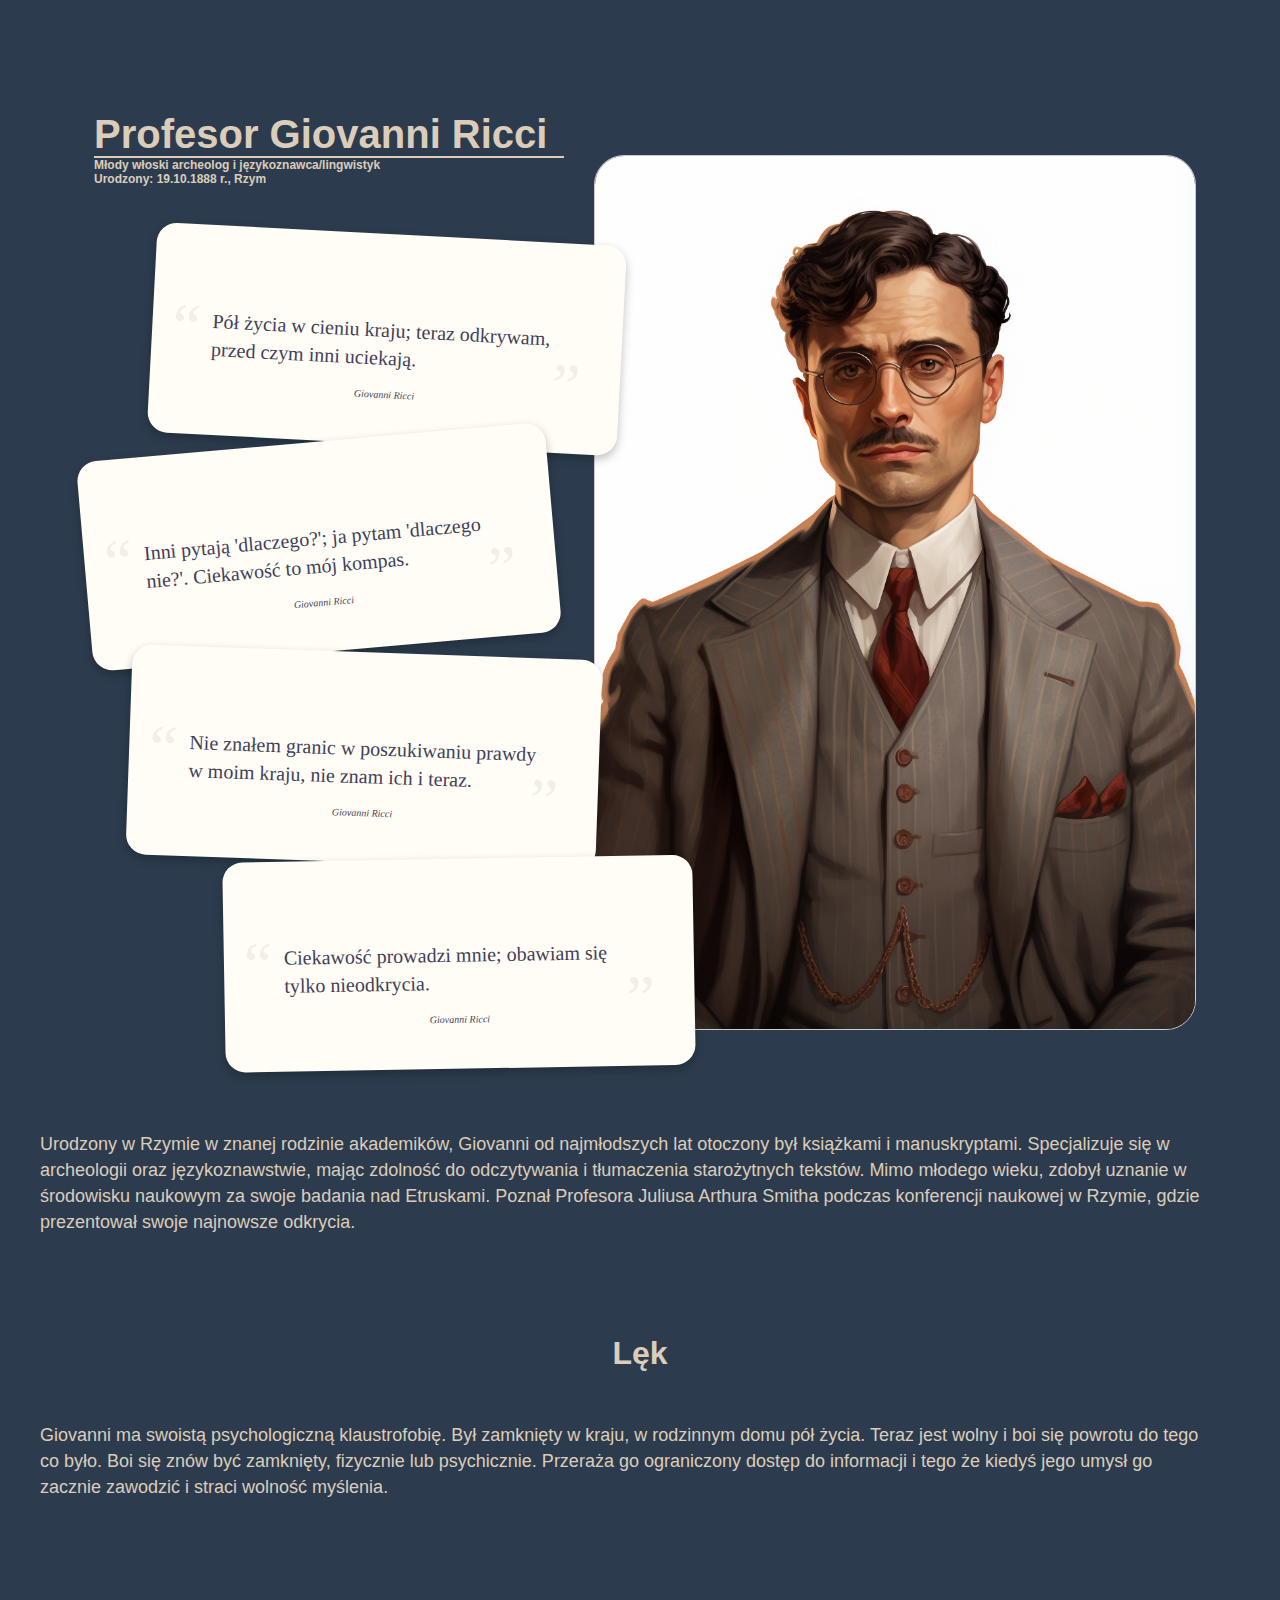
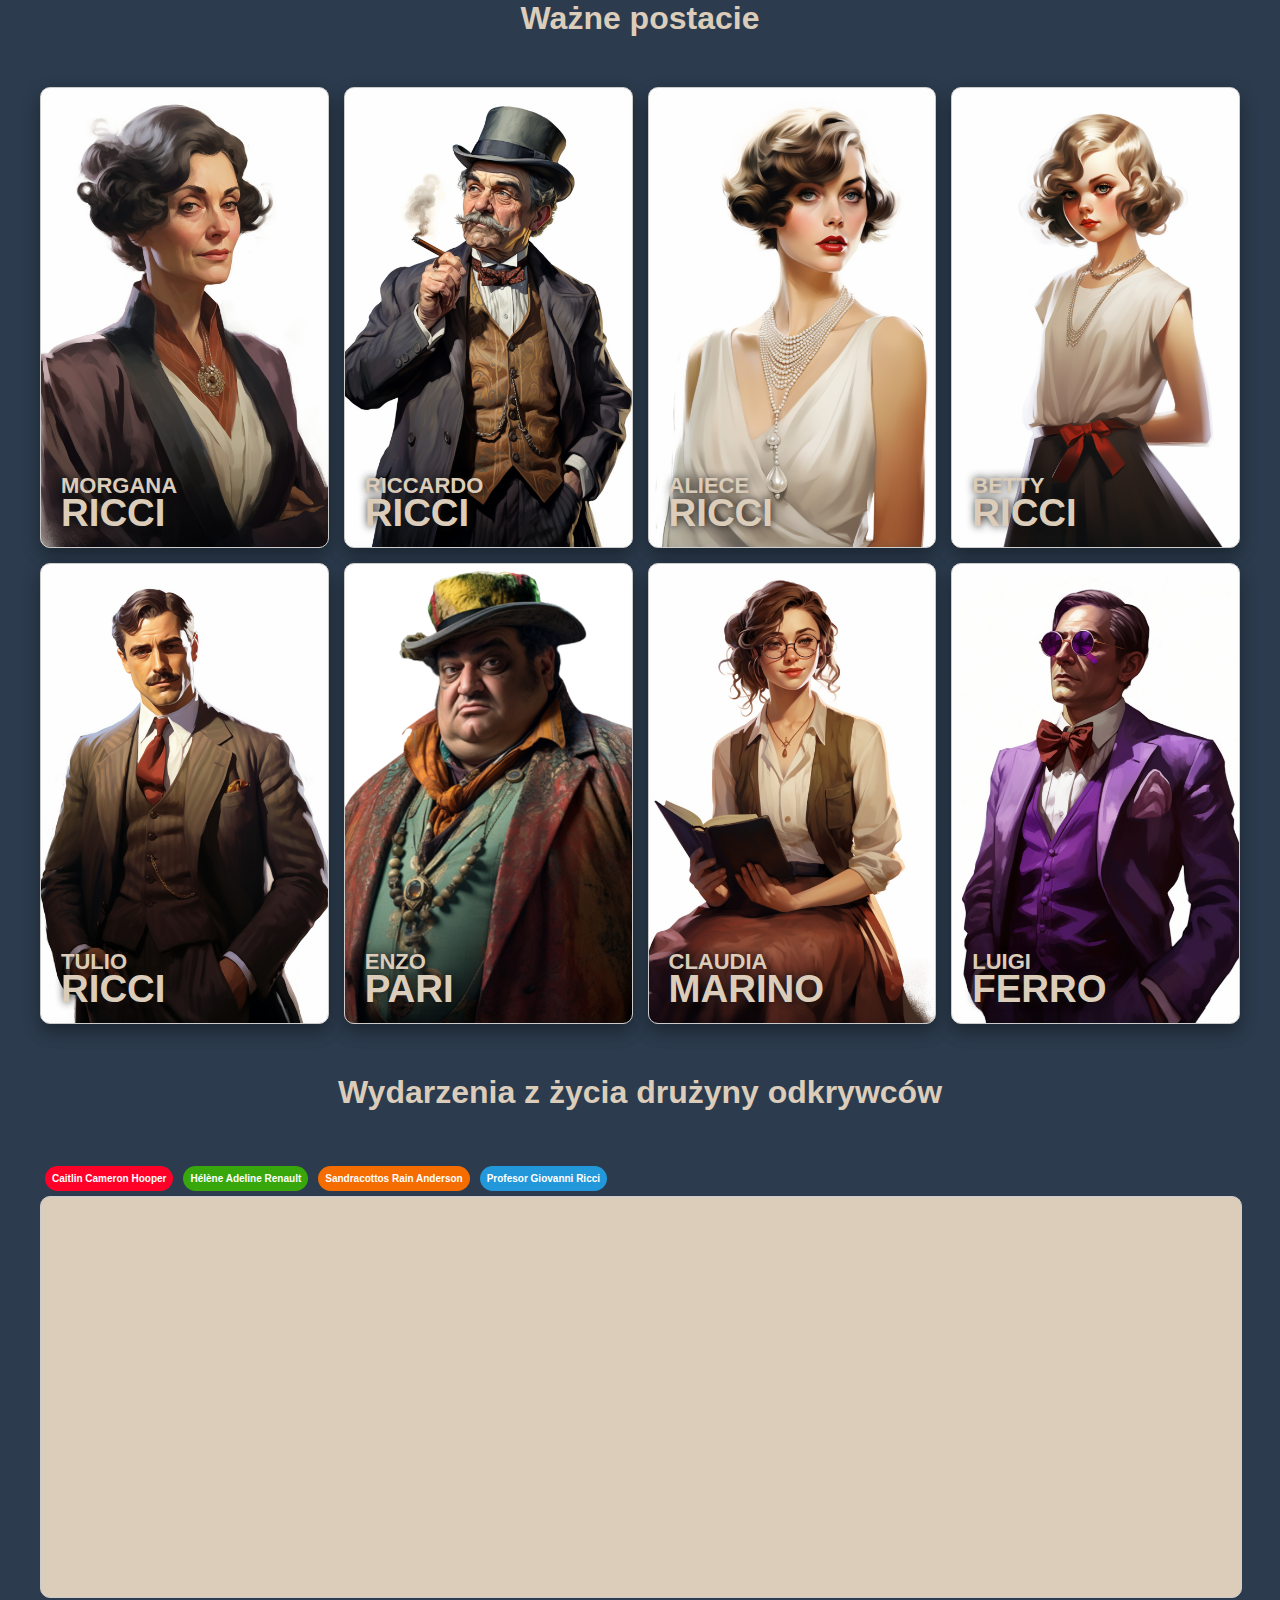
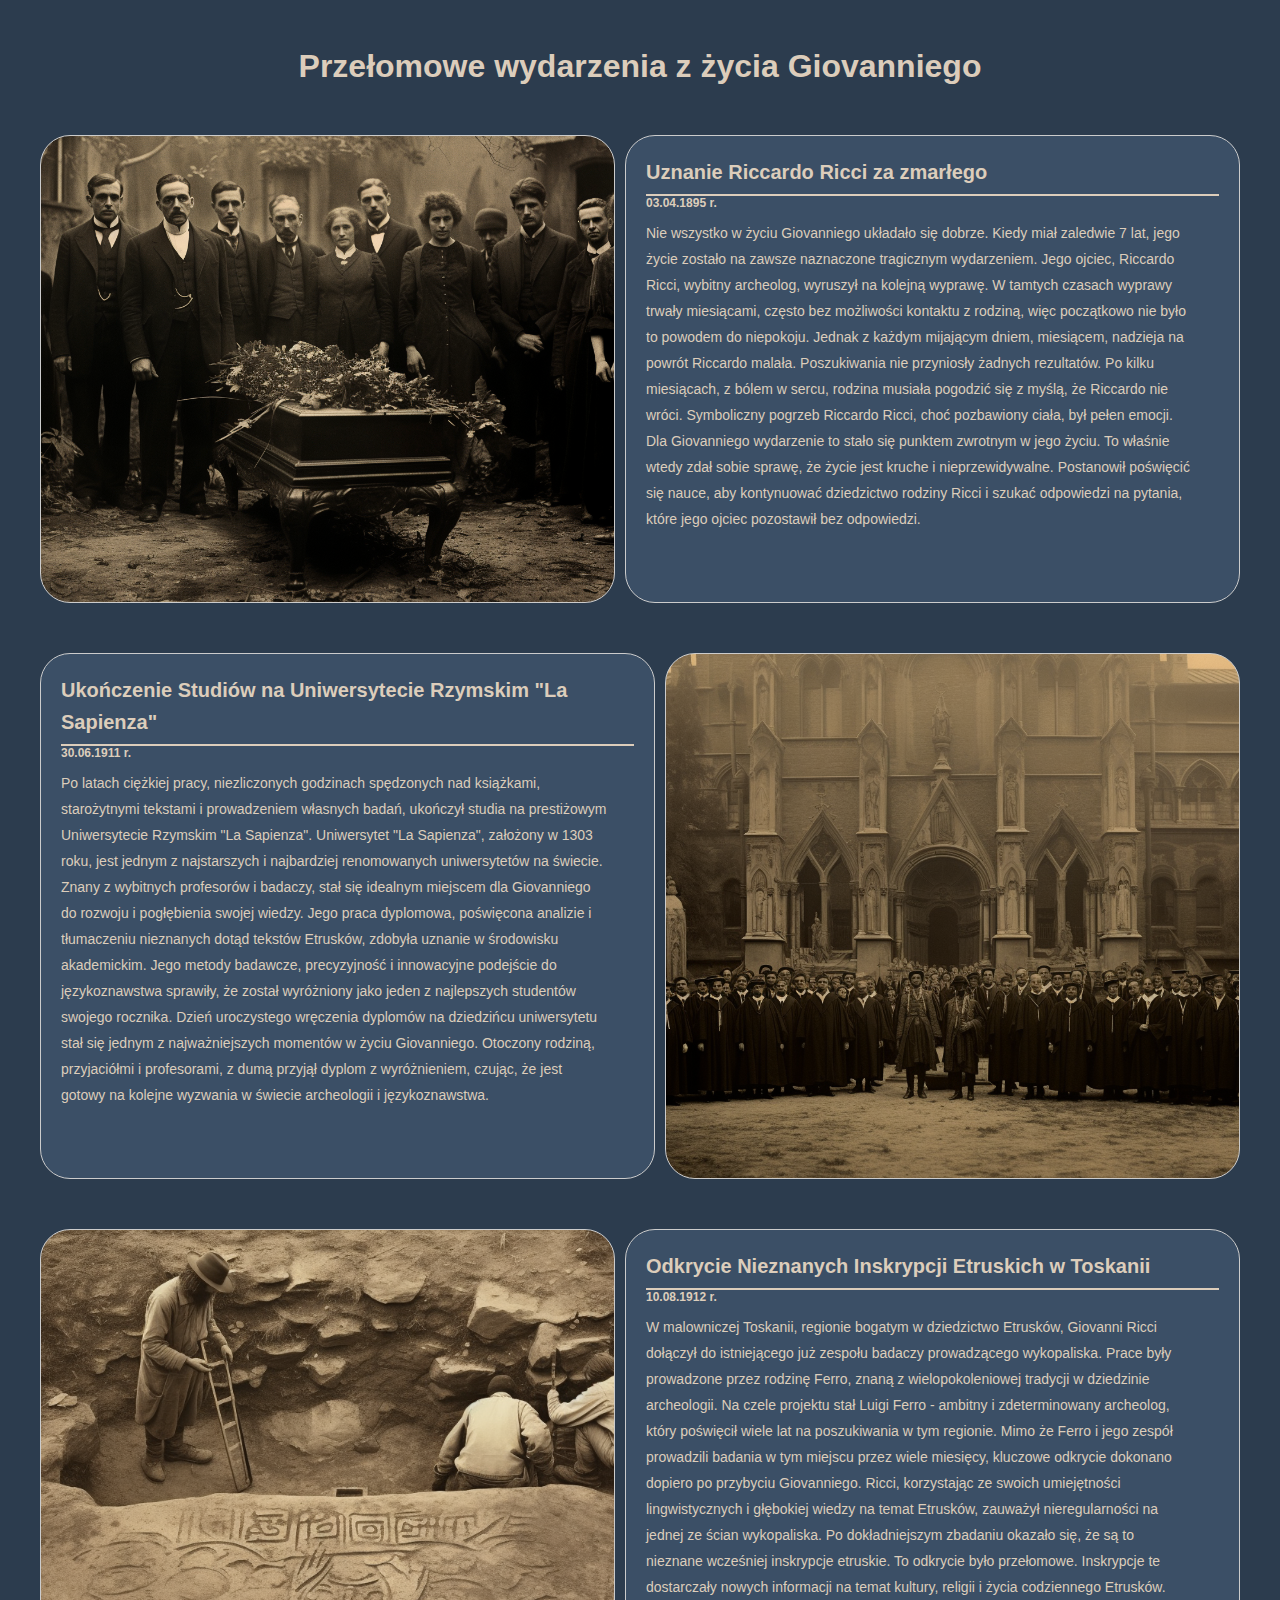
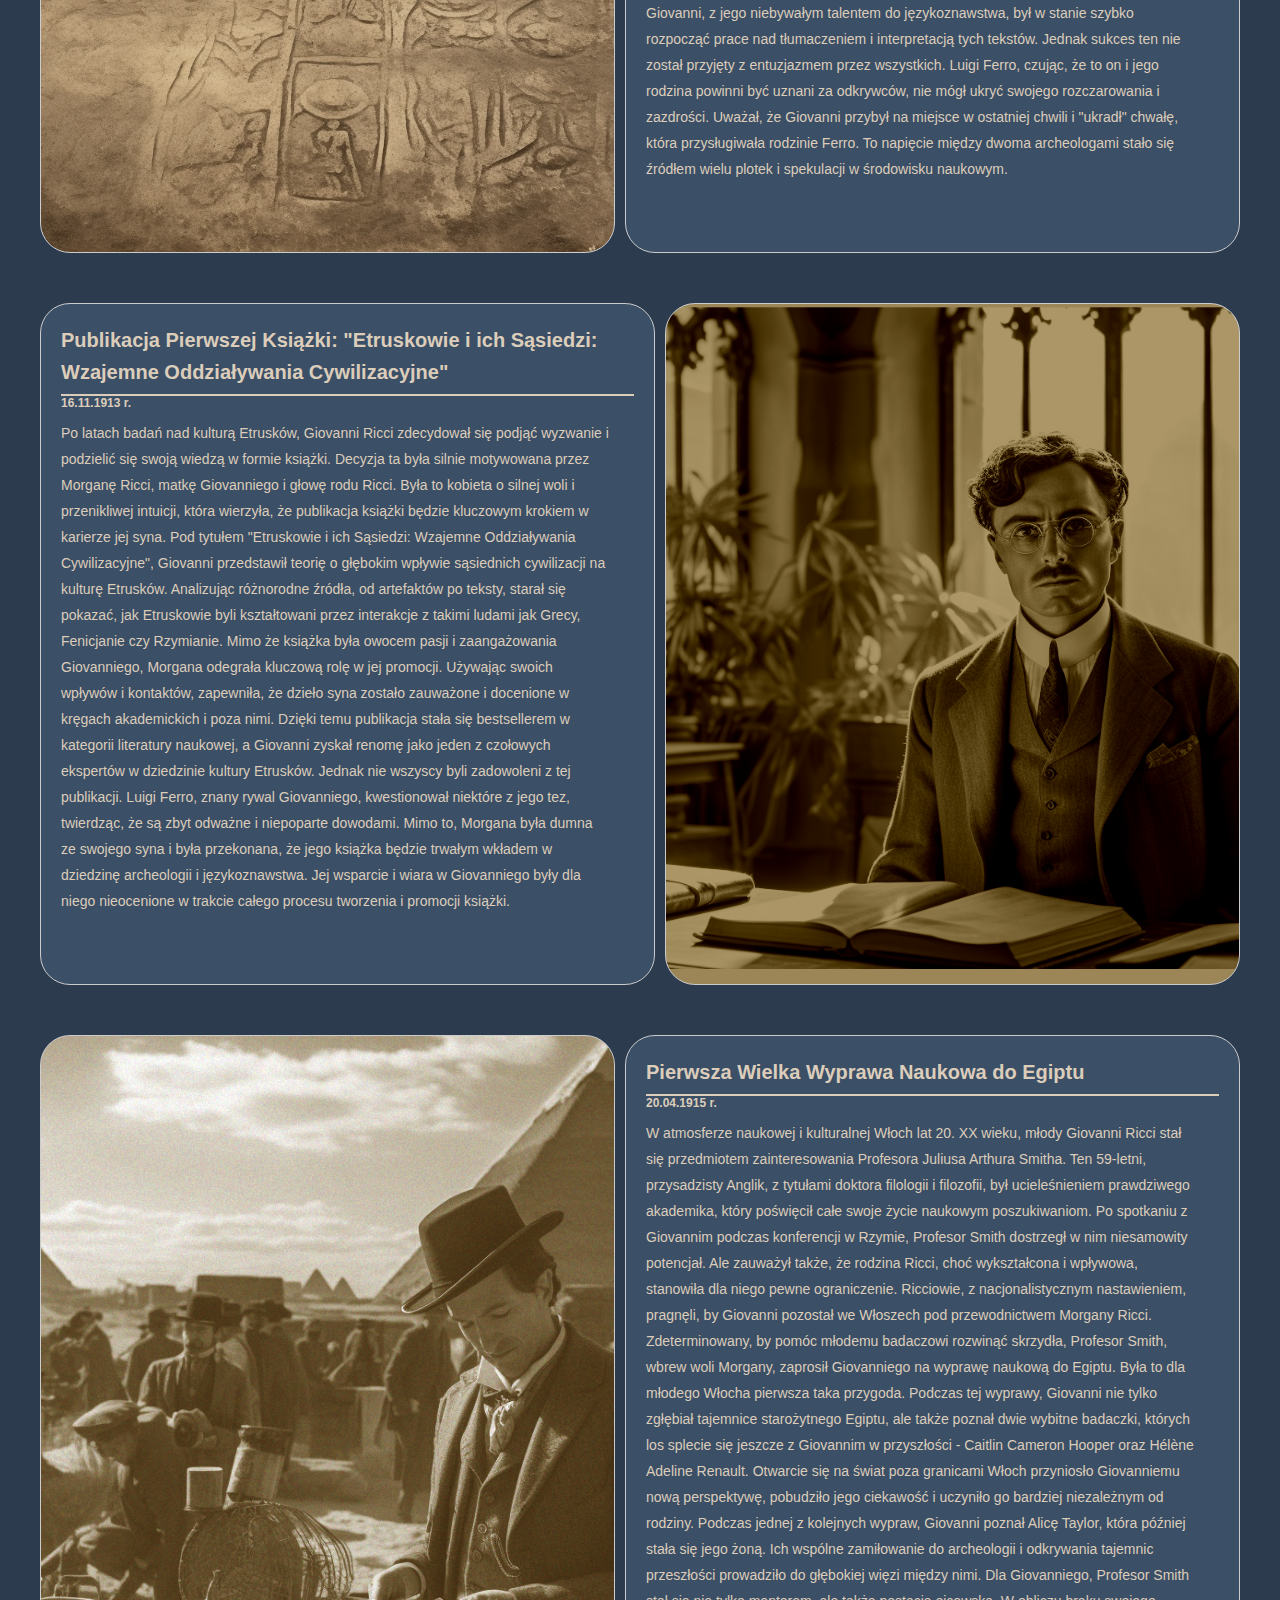
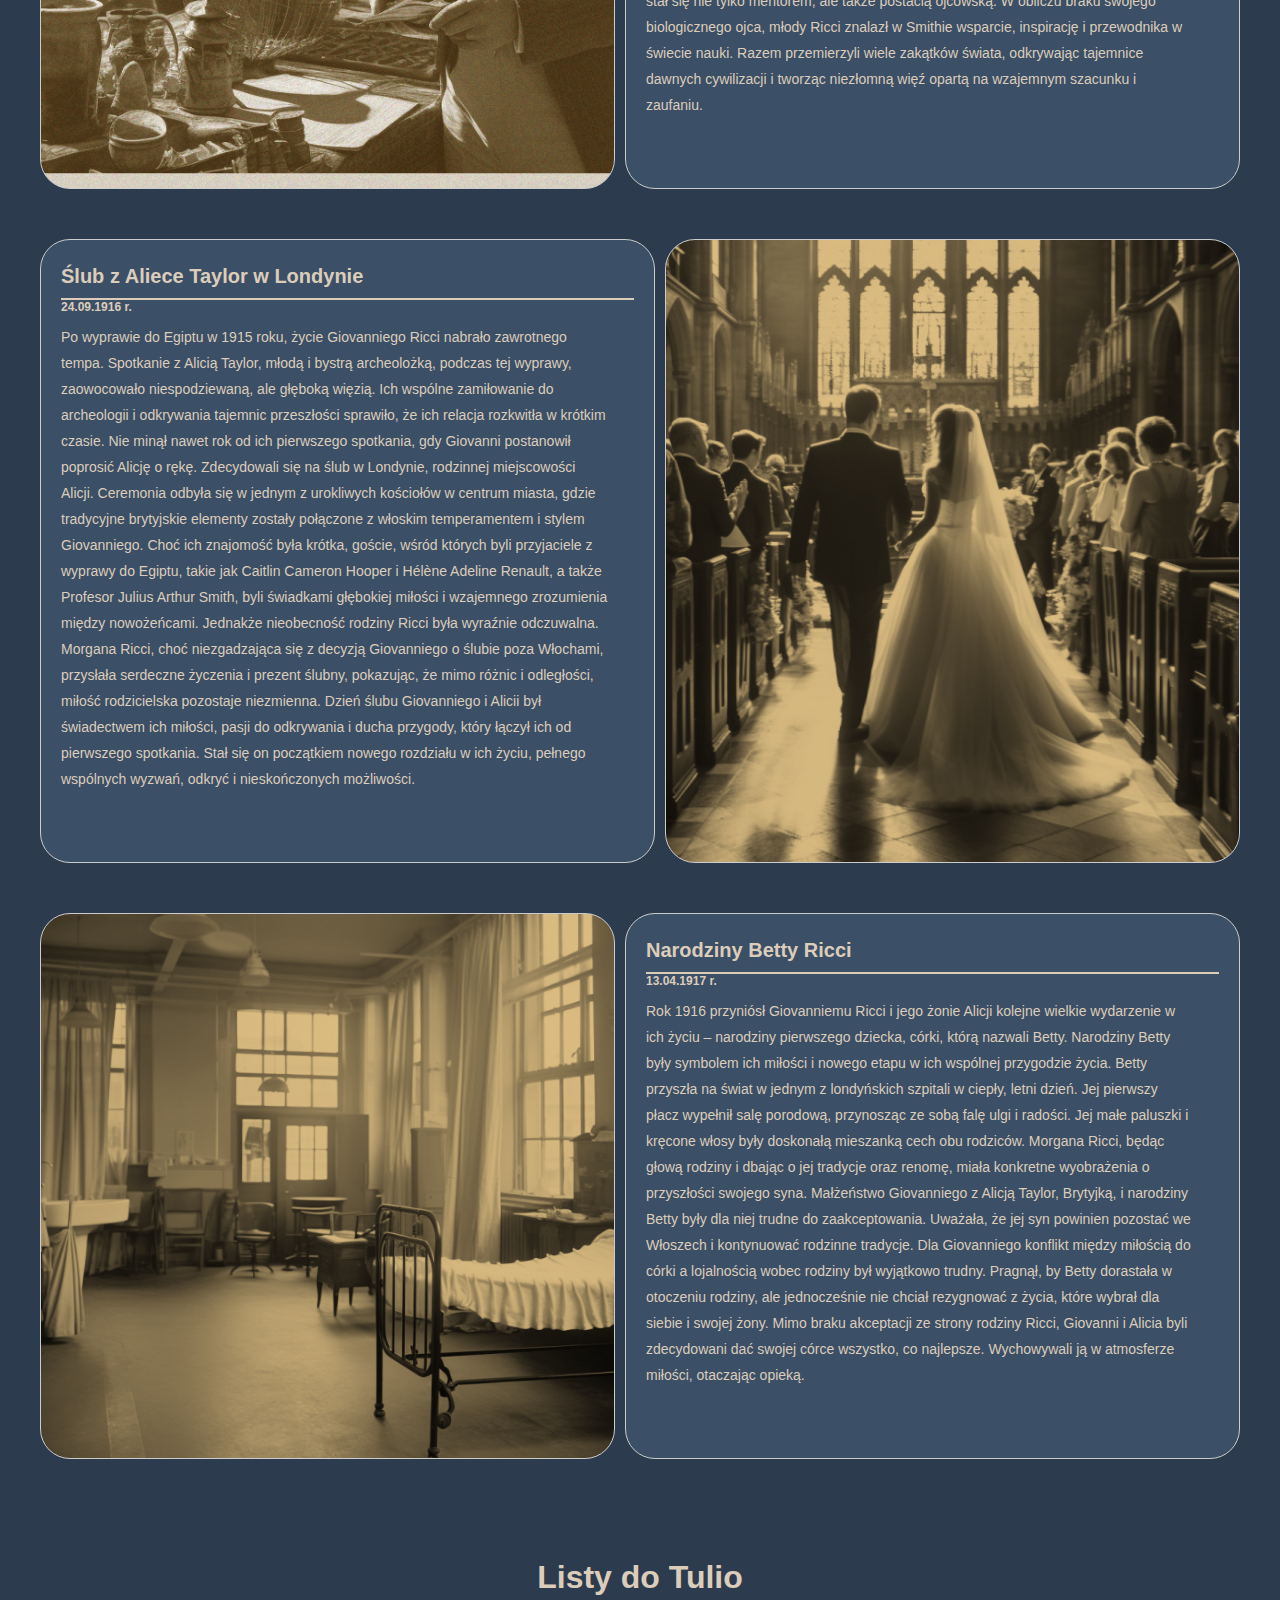
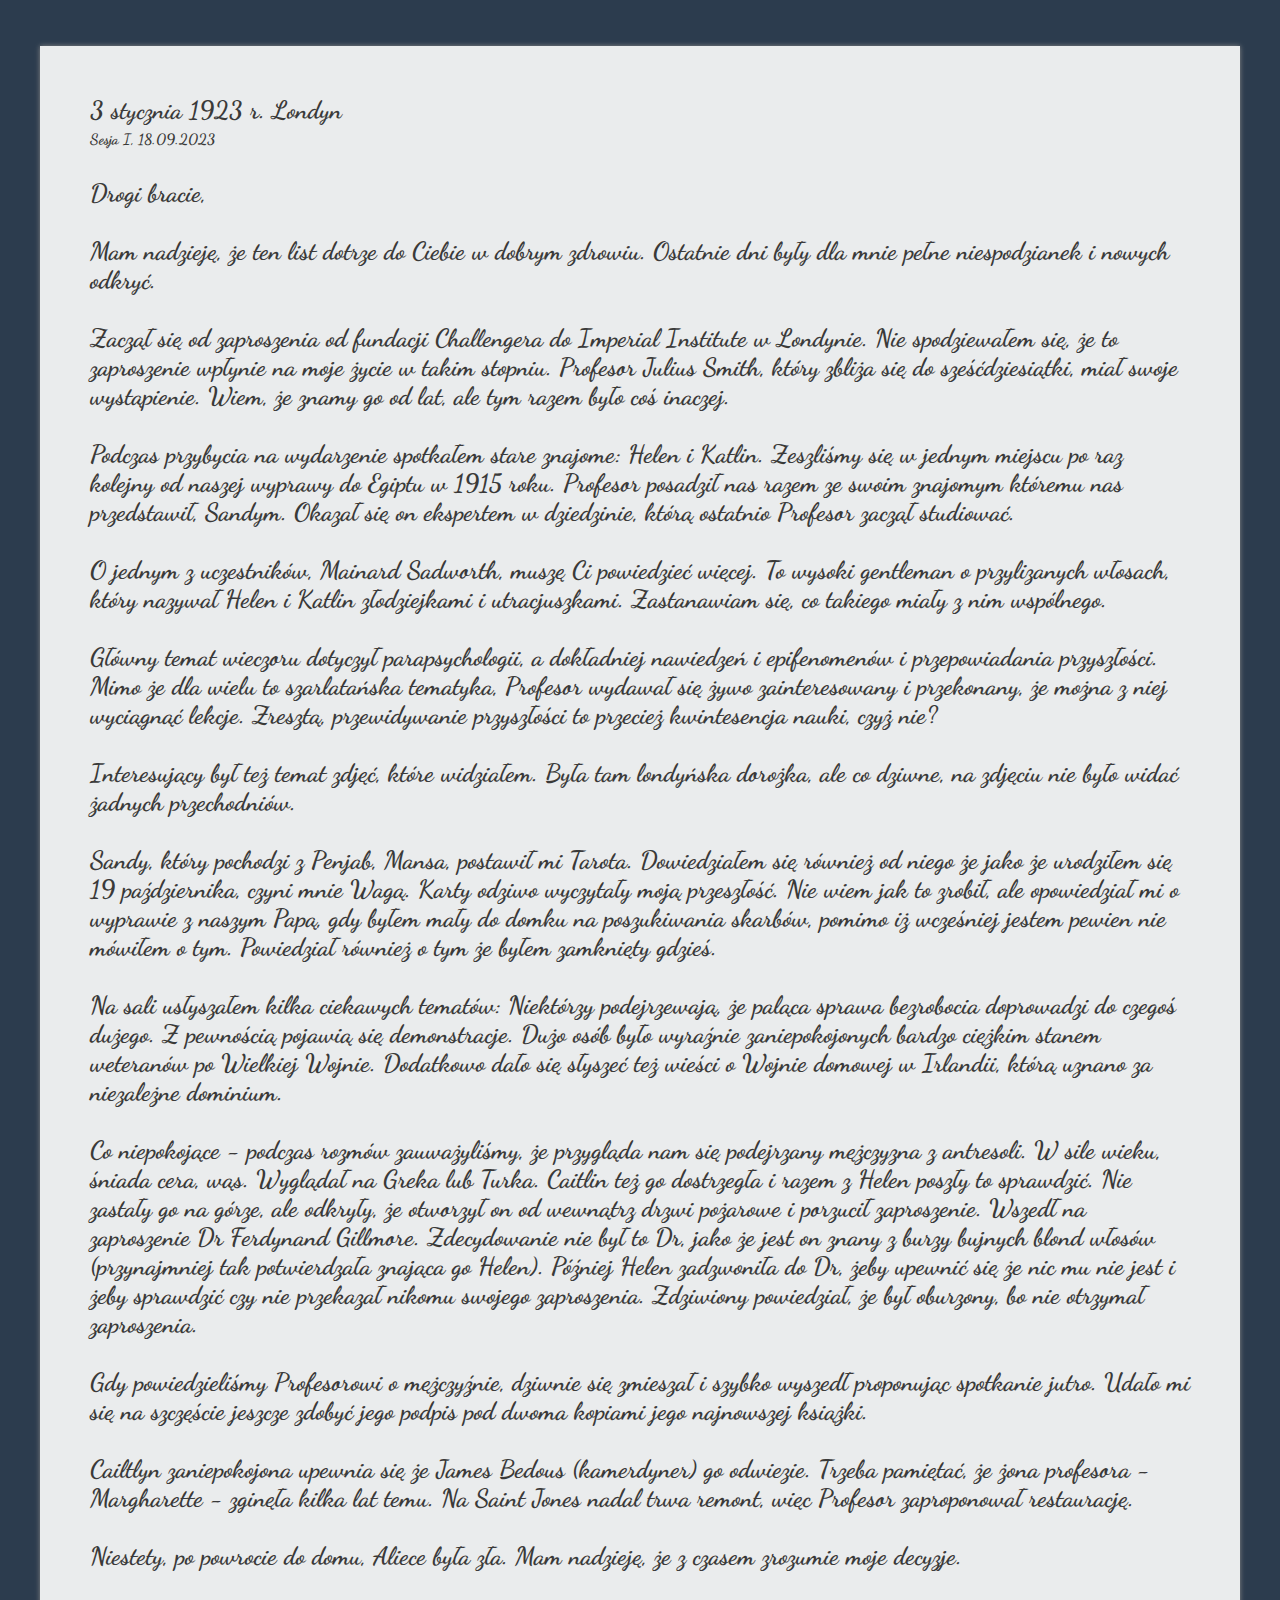
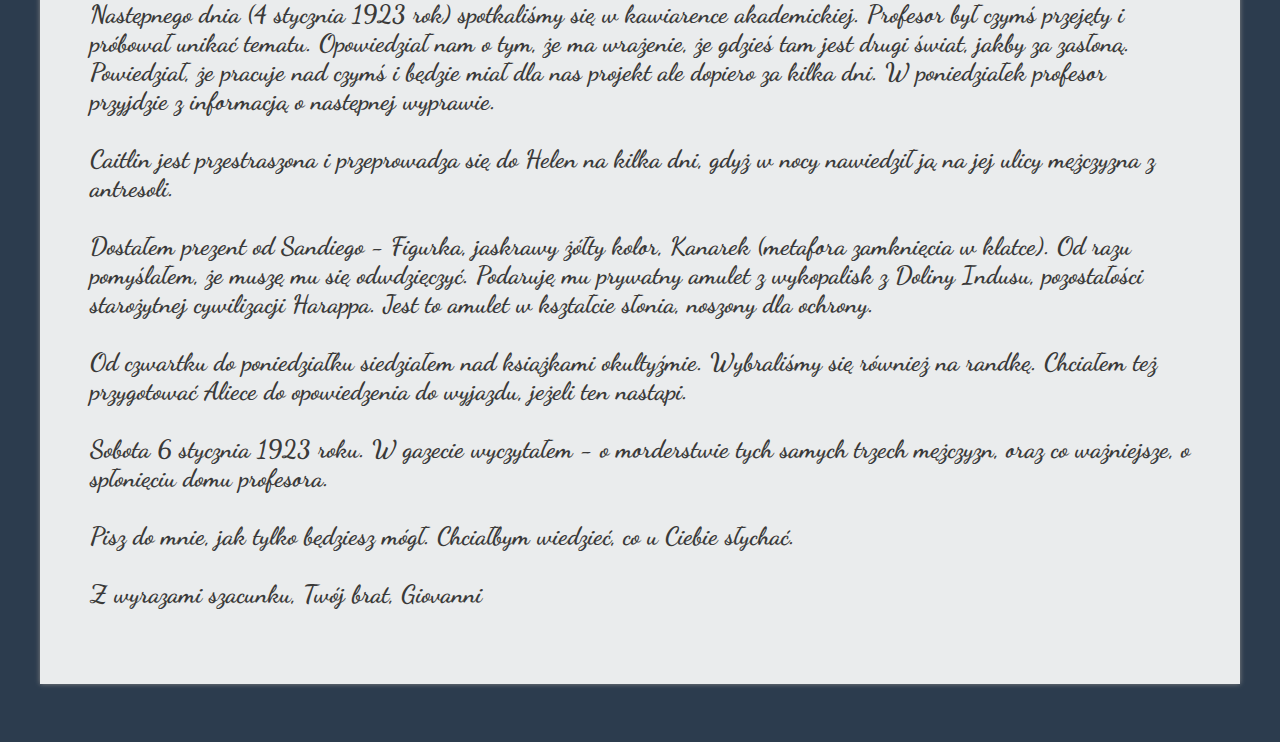
==== index.html @ 79ff569d "Sesja 1" ====
<!DOCTYPE html>
<html lang="en">

<head>
  <meta charset="UTF-8">
  <title>Orient Express - Giovanni (Michał)</title>
  <link href='https://fonts.googleapis.com/css?family=Dancing+Script' rel='stylesheet' type='text/css'>
  <link rel="stylesheet" href="assets/styles/style.css">
  <link rel="stylesheet" href="assets/styles/main.css">
  <link rel="stylesheet" href="assets/styles/npcs.css">
  <link rel="stylesheet" href="assets/styles/timeline.css">
  <link rel="stylesheet" href="assets/styles/events.css">
  <link rel="stylesheet" href="assets/styles/letter.css">

</head>

<body>
  <!DOCTYPE html>
  <html lang="en">

  <head>
    <meta charset="UTF-8">
    <meta name="viewport" content="width=device-width, initial-scale=1.0">
    <title>Zoom Cards</title>

  </head>

  <body>

    <div class="section main">
      <div class="imageContainer">
        <img class="mainImg" src="assets/Giovanni Ricci.png">
      </div>
      <div class="textContainer">
        <p class="header">
          Profesor Giovanni Ricci
        </p>
        <p class="subheader">
          Młody włoski archeolog i językoznawca/lingwistyk<br>
          Urodzony: 19.10.1888 r., Rzym</p>

        <div class="blockquote-container" style="transform: rotateZ(3deg) translateX(58px);">
          <blockquote>Pół życia w cieniu kraju; teraz odkrywam, przed czym inni uciekają.</blockquote>
          <cite>Giovanni Ricci</cite>
        </div>

        <div class="blockquote-container" style="transform: rotateZ(-5deg) translateX(-10px);">
          <blockquote>Inni pytają 'dlaczego?'; ja pytam 'dlaczego nie?'. Ciekawość to mój kompas.</blockquote>
          <cite>Giovanni Ricci</cite>
        </div>

        <div class="blockquote-container" style="transform: rotateZ(2deg) translateX(35px);">
          <blockquote>Nie znałem granic w poszukiwaniu prawdy w moim kraju, nie znam ich i teraz.</blockquote>
          <cite>Giovanni Ricci</cite>
        </div>

        <div class="blockquote-container" style="transform: rotateZ(-1deg) translateX(130px);">
          <blockquote>Ciekawość prowadzi mnie; obawiam się tylko nieodkrycia.</blockquote>
          <cite>Giovanni Ricci</cite>
        </div>
      </div>
    </div>
    <div class="section">
      <p class="description">
        Urodzony w Rzymie w znanej rodzinie akademików, Giovanni od najmłodszych lat otoczony był książkami i
        manuskryptami. Specjalizuje się w archeologii oraz językoznawstwie, mając zdolność do odczytywania i
        tłumaczenia starożytnych tekstów. Mimo młodego wieku, zdobył uznanie w środowisku naukowym za swoje badania
        nad Etruskami. Poznał Profesora Juliusa Arthura Smitha podczas konferencji naukowej w Rzymie, gdzie
        prezentował swoje najnowsze odkrycia.</p>
    </div>
    <h1>Lęk</h1>
    <div class="section">
      <p class="description">Giovanni ma swoistą psychologiczną klaustrofobię. Był zamknięty w kraju, w rodzinnym domu
        pół życia. Teraz jest
        wolny i boi się powrotu do tego co było. Boi się znów być zamknięty, fizycznie lub psychicznie. Przeraża go
        ograniczony dostęp do informacji i tego że kiedyś jego umysł go
        zacznie zawodzić i straci wolność myślenia.</p>
    </div>
    <h1>Ważne postacie</h1>
    <div class="section npcs">
      <div class="cards-row">
        <div class="card" data-card="assets/npc/Morgana Ricci2.png">
          <h2><small>Morgana</small><br />Ricci</h2>
          <dialog class='my-modal'>
            <div class='modal-body'>
              <img src='assets/npc/Morgana Ricci2.png' />
              <div class="npc-details">
                <p class="header">Morgana Ricci - matka Giovanniego, głowa rodziny</p>
                <p class="subheader"> ur: 14.07.1855 r.</p>
                <p class="title">Ucieczka z kraju<br></p>
                <p class="description">

                  Pod obłędnie srebrzystym blaskiem księżyca, Giovanni, prowadzony przez nieodgadnione pragnienia
                  wiedzy, wyruszył w podróż do Egiptu razem z tajemniczym profesorem Smithem. W sercu Wiecznego Miasta,
                  matka Giovanniego odczuwała niepokojący niepokój, który przemykał się przez jej myśli jak mroczny
                  cień. Choć milczał, wiedziała, że jej syn przekroczył granice ich rodziny, oddzielając się od tradycji
                  ich przodków. W każdej chwili ciszy, w każdym szeptach wiatru, czuła jego nieobecność.
                </p>
                <p class="title">Odrzucenie posady wykładowcy<br></p>
                <p class="description">
                  Gdy zaproszenie do przyjęcia posady na uniwersytecie w Rzymie dotarło do Giovanniego, poczuł on
                  dziwaczne niepokojenie. Wiedza, że jest to szansa na kontynuowanie rodzinnej tradycji, stała w
                  opozycji do jego pragnienia odkrywania nieznanych zakątków świata. Matka, patrząc na jego
                  niezdecydowanie, czuła, jakby mroczne siły działały na jej syna, oddzielając go od jej i ich rodowego
                  dziedzictwa.
                </p>
                <p class="title">Odcięcie od środków<br></p>
                <p class="description">
                  W środku nocy, kiedy wiatr szeleścił przez stare drzewa wokół rodzinnego domu Ricci, pani Ricci
                  podjęła decyzję, której nigdy by się nie spodziewała. Oddzielając Giovanniego od majątku rodzinnego,
                  miała nadzieję, że przyciągnie go z powrotem do domu i odciągnie od tych nieznanych, niebezpiecznych
                  pragnień. Giovanni, choć zdruzgotany, czuł, że musi znaleźć sposób, by pogodzić się z matką i
                  zrozumieć te mroczne, nieodgadnione siły, które wpłynęły na ich relację.
                </p>
              </div>
            </div>
          </dialog>
        </div>
        <div class="card" data-card="assets/npc/Riccardo Ricci.png">
          <h2><small>Riccardo</small><br />Ricci</h2>
          <dialog class='my-modal'>
            <div class='modal-body'>
              <img src='assets/npc/Riccardo Ricci.png' />
              <div class="npc-details">
                <p class="header">Riccardo Ricci - zaginiony ojciec Giovanniego</p>
                <p class="subheader"> ur: 13.09.1860 r.</p>
                <p class="title">Dzień na morzu<br></p>
                <p class="description">
                  Rok 1893. Giovanni, mający zaledwie 5 lat. Ojciec postanowił zabrać go na dzień na Morze
                  Tyrreńskie. Wypłynęli z małej wioski rybackiej, położonej niedaleko miasta Ostia, głównego portu
                  blisko Rzymu. Łódź, którą wynajęli, należała do starego przyjaciela rodziny, Lucjusza. Riccardo różnił
                  się od reszty rodzinny Ricci, był spokojniejszy, nie unosił się. Przelał całą swoją miłość na
                  Giovanniego. Gdy płynęli, Riccardo opowiadał synowi o odważnych żeglarzach z czasów starożytnego Rzymu
                  oraz o
                  legendarnych skarbach ukrytych na dnie morza. Nagle, w pobliżu, zaobserwowali wielki podniebny taniec
                  delfinów. Dla
                  Giovanniego był to niezapomniany widok, który stał się symbolem przygód i nieskończoności morza.
                </p>
                <p class="title">Tajemnica opuszczonej chatki<br></p>
                <p class="description">
                  Jesienią 1894 r., podczas jednego ze spacerów w okolicach Monte Cavo, Giovanni i Riccardo natknęli się
                  na opuszczoną chatkę. Drzwi były lekko uchylone, a wewnątrz unosił się zapach starych książek i
                  drewna. Na jednym ze stolików leżała mapa z oznaczeniami, a obok niej zapiski napisane przez pewnego
                  Quintusa Varusa. Mapa wskazywała na ukryte miejsce w górach. Chociaż skarbów nie znaleźli,
                  Riccardo opowiedział Giovanniemu historię o podróżnikach z XIX wieku i ich poszukiwaniach, która stała
                  się źródłem wielu ich wieczornych opowieści. Riccardo nigdy nie powiedział Giovanniemu, że sam
                  wszystko zaaranżował by pobudzić w synu chęć odkrywania świata i spędzić z nim czas.
                </p>
                <p class="title">Zabłąkane zwierzę<br></p>
                <p class="description">
                  Latem 1892 r., w pobliżu Via Appia, Giovanni znalazł rannego ptaka - młodego jastrzębia. Ptak miał
                  złamane skrzydło, a Giovanni, poruszony jego losem, postanowił pomóc. Z pomocą Riccardo oraz
                  miejscowego weterynarza o imieniu Fabiusz, nauczyli się, jak opiekować się rannym ptakiem. W ciągu
                  kilku tygodni, pod ich troskliwą opieką, jastrząb odzyskał zdrowie. Giovanni nazwał go Marcus na cześć
                  sławnego rzymskiego poety Antoniusza.
                </p>
              </div>
            </div>
          </dialog>
        </div>
        <div class="card" data-card="assets/npc/Aliece Ricci.png">
          <h2><small>Aliece</small><br />Ricci</h2>
          <dialog class='my-modal'>
            <div class='modal-body'>
              <img src='assets/npc/Aliece Ricci.png' />
              <div class="npc-details">
                <p class="header">Aliece Ricci - żona Giovanniego</p>
                <p class="subheader">ur: 29.06.1890 r.</p>
                <p class="title">Pierwsze spojrzenie<br></p>
                <p class="description small">
                  Był to gorący, słoneczny dzień w Dolinie Królów w Egipcie w 1915 roku. Grupa archeologów z różnych
                  części świata pracowała nieustannie, przeczesując piasek i odsłaniając nowe części wykopalisk. Wzrok
                  Giovanniego jego wzrok przypadkowo padł na młodą kobietę o krótkich włosach, siedzącą na piasku,
                  głęboko pochłoniętą w analizę starożytnego artefaktu. Była to młoda archeolożka z Anglii, która z
                  pasją oddawała się swojej pracy. Jej skupienie, delikatność ruchów i oczy pełne ciekawości zrobiły na
                  Giovannim ogromne wrażenie. Chciał podejść i się przywitać, ale była tak pochłonięta swoją pracą, że
                  nie chciał jej przeszkadzać, a może to była po prostu nieśmiałość. Wieczorem wypytał profesora o
                  kobietę, a ten widząc co się święci podpuścił Giovanniego. Kilka tygodni po ich pierwszym spotkaniu, w
                  jednym z egipskich hoteli odbył się bal dla uczestników
                  wykopalisk. Sala balowa była pięknie udekorowana, z lampionami rzucającymi ciepłe światło na gości. W
                  tle rozbrzmiewała muzyka, mieszanka tradycyjnych egipskich melodii.
                  Giovanni, ubrany w tradycyjny włoski garnitur, czekał na odpowiedni moment, by poprosić Alicję do
                  tańca. Ten nigdy by nie nadszedł gdyby nie profesor. Tak nagadał Giovanniemu że ten musiał od razu iść
                  do wybranki. Aliece była bardzo miła dla nieśmiałego odkrywcy i z chęcią dała zaprosić się do tańca.
                </p>
                <p class="title">Listy z daleka<br></p>
                <p class="description small">
                  Po zakończeniu wykopalisk w Egipcie, Giovanni wrócił do Włoch, zaś Alicia udała się z powrotem do
                  rodzinnej Anglii. Mimo że tysiące kilometrów dzieliły ich od siebie, postanowili nie tracić z sobą
                  kontaktu. Co wieczór, Giovanni zasiadał przy swoim dębowym biurku, zanurzając pióro w kałamarzu, by
                  spisać na papierze swoje myśli, wspomnienia i przemyślenia, które następnie kierował do Alicji. W
                  odpowiedzi, dostawał od niej listy napisane delikatnym pismem, w których opisywała swoje brytyjskie
                  perypetie, oraz refleksje na temat przyszłości. Te listy były dla nich
                  niczym małe okna na świat drugiej osoby, przez które mogli się do siebie zbliżyć mimo fizycznej
                  odległości.
                </p>
                <p class="title">Niespodziewana wizyta<br></p>
                <p class="description small">
                  Pewnego dnia, wiosną 1916 roku, Giovanni podjął decyzję, której skutki miały wpłynąć na całe jego
                  dalsze życie. Kupił bilet na parowiec z Włoch do Anglii, z zamiarem złożenia Aliece niespodziewanej
                  wizyty. Po kilkudniowej podróży, stanął przed drzwiami jej domu w Londynie z małą pudełeczką w
                  kieszeni. Gdy otworzyła drzwi, jej zdziwienie szybko przeszło w radosne uśmiechy. Giovanni nie czekał
                  długo i klęcząc, wyciągnął pierścionek zaręczynowy, proponując Aliece wspólne spędzenie reszty życia.
                  Łzy wzruszenia w oczach Aliece były odpowiedzią, na którą Giovanni tak bardzo czekał. Zaręczyny odbyły
                  się w rodzinnym ogrodzie Aliece, w obecności jej najbliższej rodziny, stanowiąc początek ich wspólnej
                  przygody.
                </p>
              </div>
            </div>
          </dialog>
        </div>
        <div class="card" data-card="assets/npc/Betty Ricci.png">
          <h2><small>Betty</small><br />Ricci</h2>
          <dialog class='my-modal'>
            <div class='modal-body'>
              <img src='assets/npc/Betty Ricci.png' />
              <div class="npc-details">
                <p class="header">Betty Ricci - córka Giovanniego</p>
                <p class="subheader">ur: 13.04.1917 r. (13 piątek)</p>
                <p class="title">Pierwsze kroki w cieniu odkryć<br></p>
                <p class="description">
                  Rok 1920. Podczas gdy Giovanni poświęcał większość swojego czasu badaniom archeologicznym i
                  wykopaliskom, Betty uczyniła swoje pierwsze kroki. To historyczne dla rodziny wydarzenie miało miejsce
                  w ich londyńskim domu, pod czujnym okiem Aliece. Giovanni, nieobecny w tym ważnym momencie, dowiedział
                  się o tym z listu od żony. Chociaż był niezmiernie dumny z postępów córki, w głębi duszy czuł, że
                  przegapił coś niezwykle ważnego.
                </p>
                <p class="title">Listy od Nonny<br></p>
                <p class="description">
                  Betty, choć wychowywała się w Londynie, zawsze była ciekawa swojego włoskiego dziedzictwa. Gdy
                  skończyła siedem lat, zaczęła dostawać tajemnicze listy od nieznajomej kobiety, które okazały się być
                  od Morgany Ricci - jej nonny. W listach Morgana opisywała piękno Włoszech, tradycje rodziny Ricci i
                  wyraźnie dawała do zrozumienia, jak bardzo pragnie, aby Giovanni wrócił do domu. Betty, nieświadoma
                  rodzinnych konfliktów, marzyła o poznaniu kraju swojego ojca.
                </p>
                <p class="title">Urodziny bez ojca<br></p>
                <p class="description">
                  1923 rok. Betty obchodziła swoje siódme urodziny. Oczekując nadejścia gości, spoglądała przez okno,
                  mając nadzieję zobaczyć sylwetkę ojca. Jednak Giovanni, zaaferowany kolejną ekspedycją, nie mógł być
                  obecny. Alicia, próbując zrekompensować nieobecność męża, zorganizowała Betty wyjątkowe przyjęcie z
                  wieloma przyjaciółmi. Jednak w oczach małej dziewczynki brakowało jednej osoby.
                </p>
              </div>
            </div>
          </dialog>
        </div>
      </div>
      <div class="cards-row">
        <div class="card" data-card="assets/npc/Tulio Ricci.png">
          <h2><small>Tulio</small><br />Ricci</h2>
          <dialog class='my-modal'>
            <div class='modal-body'>
              <img src='assets/npc/Tulio Ricci.png' />
              <div class="npc-details">
                <p class="header">Tulio Ricci - starszy brat Giovanniego</p>
                <p class="subheader">ur: 06.12.1885 r.</p>
                <p class="title">Tajemnica w korespondencji<br></p>
                <p class="description">
                  Rok 1917. Giovanni dokonał odkrycia w Egipcie. Jego teoria na temat odkrycia mogłyby zmienić
                  spojrzenie na historię
                  starożytnego Egiptu. Zanim jednak opublikował swoje wyniki, napisał list do Tulio, opisując szczegóły
                  swojego odkrycia. Wiedząc, jak niebezpieczne mogłoby być ujawnienie tej korespondencji Morganie, użył
                  specjalnego szyfru, którego nauczyli się jako dzieci. Tulio, zafascynowany opisem, odpowiedział z
                  entuzjazmem i dodał kilka sugestii dotyczących dalszych badań.
                </p>
                <p class="title">Niespodziewany gość w Rzymie<br></p>
                <p class="description">
                  W 1921 roku Giovanni postanowił odwiedzić Rzym pod pretekstem konferencji archeologicznej. Chociaż
                  jego głównym celem była konsultacja z Tulio na temat nowych odkryć, musiał to zrobić w tajemnicy przed
                  matką. Spotkali się wieczorem w jednej z małych kawiarni niedaleko Koloseum. Tulio przyniósł ze sobą
                  stare mapy i dokumenty, które mógłby pomóc Giovanniemu w jego badaniach. Oboje bracia spędzili całą
                  noc dyskutując i planując kolejne kroki.
                </p>
                <p class="title">Wspomnienia z dzieciństwa<br></p>
                <p class="description">
                  Podczas jednej z ich tajnych korespondencji w 1922 roku, Giovanni napisał do Tulio o pewnym
                  szczególnym odkryciu, które przywołało wspomnienia z ich dzieciństwa. Był to mały przedmiot, który
                  obaj bracia znaleźli kiedyś podczas jednej z ich przygód na obrzeżach Rzymu. Chociaż przedmiot nie
                  miał wielkiej wartości archeologicznej, miał ogromne znaczenie emocjonalne dla obu braci,
                  przypominając im o nierozerwalnej więzi między nimi. Był to kamyk z bardzo dobrze zachowanym
                  skorupiakiem w środku, który bracia rozłupali na idealne dwie części gdy byli mali. Do dziś każdy z
                  nich trzyma swoją połowę talizmanu ukazującego skamieniałą formę życia.
                </p>
              </div>
            </div>
          </dialog>
        </div>
        <div class="card" data-card="assets/npc/Prof. Enzo Bellavista.png">
          <h2><small>Enzo</small><br />Pari</h2>
          <dialog class='my-modal'>
            <div class='modal-body'>
              <img src='assets/npc/Prof. Enzo Bellavista.png' />
              <div class="npc-details">
                <p class="header">Prof. Enzo Bellavista</p>
                <p class="subheader">ur: 05.05.1855 r.</p>
                <p class="description">Wyklęty przez rodzinę wujek</p>
                <p class="title">Tajemnicza skrzynia z Amazonii<br></p>
                <p class="description">
                  Podczas jednej z wizyt w Londynie w 1918 roku, Enzo przyniósł ze sobą starożytną skrzynię, którą
                  znalazł podczas swojej ekspedycji do głębin Amazonii. Skrzynia była pełna dziwnych artefaktów i
                  zwojów, które według niego pochodziły od zaginionej cywilizacji. Podczas kolacji opowiedział
                  Giovanniemu i Alicji o swoich przygodach, walce z jadowitymi wężami i spotkaniu z lokalnym plemieniem,
                  które pomogło mu odnaleźć skrzynię. Jego opowieści były tak fascynujące, że Betty, choć była jeszcze
                  mała, słuchała z zapartym tchem.
                </p>
                <p class="title">List z Himalajów<br></p>
                <p class="description">
                  W 1921 roku Giovanni otrzymał list od Enzo napisany na pergaminie. List był z krainy na stokach
                  Himalajów, gdzie Enzo prowadził badania nad starożytnymi klasztorami buddyjskimi. Opisywał w nim
                  niesamowite techniki medytacyjne, które poznał, oraz o mistycznych zakonnikach, którzy podzielili się
                  z nim swoimi tajemnicami. Enzo zasugerował Giovanniemu, że pewnego dnia powinni wspólnie odwiedzić te
                  odległe regiony i odkryć ich tajemnice.
                </p>
                <p class="title">Nocna wizyta z Afryki<br></p>
                <p class="description">
                  Pewnej nocy w 1922 roku, gdy Giovanni i Alicia byli już w głębokim śnie, rozległo się pukanie do drzwi
                  ich londyńskiego domu. Otworzywszy drzwi, zaskoczony Giovanni ujrzał Enzo w tradycyjnym afrykańskim
                  stroju. Wujek właśnie wrócił z ekspedycji do Serengeti i miał ze sobą całe mnóstwo opowieści oraz
                  prezent dla małej Betty - autentyczny afrykański bębenek. Jego niespodziewana wizyta stała się okazją
                  do rodzinnego spotkania i wieczoru pełnego opowieści o dzikiej Afryce.
                </p>
              </div>
            </div>
          </dialog>
        </div>
        <div class="card" data-card="assets/npc/Claudia Marino.png">
          <h2><small>Claudia</small><br />Marino</h2>
          <dialog class='my-modal'>
            <div class='modal-body'>
              <img src='assets/npc/Claudia Marino.png' />
              <div class="npc-details">
                <p class="header">Claudia Marino - wścibska dziennikarka</p>
                <p class="subheader">rok urodzenia nieznany</p>
                <p class="title">Wywiad w pułapce<br></p>
                <p class="description">
                  W 1916 roku, po sukcesie ekspedycji Giovanniego w Egipcie, Claudia Marino zaproponowała
                  przeprowadzenie z nim wywiadu dla jednego z londyńskich gazet. Giovanni, nieświadomy jej prawdziwych
                  intencji, zgodził się. Podczas rozmowy Claudia zadawała coraz bardziej inwazyjne pytania dotyczące
                  jego rodziny, finansów i rywalizacji z rodziną Ferro. Giovanni zdał sobie sprawę z jej prawdziwych
                  intencji i zakończył wywiad. Jednak Claudia opublikowała artykuł pełen domysłów i fałszywych
                  informacji, co zaszkodziło reputacji Giovanniego.
                </p>
                <p class="title">Infiltracja wykopalisk<br></p>
                <p class="description">
                  W 1921 roku Giovanni dowiedział się, że Claudia próbowała się dostać na jego wykopaliska w Mezopotamii
                  pod fałszywą tożsamością, twierdząc, że jest archeologiem z Uniwersytetu w Cambridge. Na szczęście
                  została rozpoznana przez jednego z członków zespołu Giovanniego i natychmiast usunięta z terenu.
                  Później okazało się, że próbowała zdobyć informacje, które mogłyby podważyć autentyczność jego odkryć.
                </p>
                <p class="title">Tajemniczy list<br></p>
                <p class="description">
                  W 1922 roku Giovanni otrzymał tajemniczy list bez podpisu, który zawierał groźby i oskarżenia
                  dotyczące jego pracy. Po kilku tygodniach śledztwa odkrył, że za listem stała Claudia Marino, która
                  próbowała zastraszyć go i zmusić do wycofania się z kolejnej ekspedycji. Giovanni postanowił nie
                  ustępować i kontynuować swoje badania, ale jednocześnie był bardziej ostrożny wobec ludzi, których nie
                  znał, wiedząc, że Claudia mogła próbować ponownie go oszukać.
                </p>
              </div>
            </div>
          </dialog>
        </div>
        <div class="card" data-card="assets/npc/Dr. Luigi Ferro.png">
          <h2><small>Luigi</small><br />Ferro</h2>
          <dialog class='my-modal'>
            <div class='modal-body'>
              <img src='assets/npc/Dr. Luigi Ferro.png' />
              <div class="npc-details">
                <p class="header">Luigi Ferro - konkurent rodu Ricci</p>
                <p class="subheader">rok urodzenia nieznany</p>
                <p class="title">Cienie przeszłości w Kairze<br></p>
                <p class="description">
                  W 1917 roku, kiedy świat był pogrążony w chaosie pierwszej wojny światowej, Giovanni udał się do
                  Egiptu, aby kontynuować swoje badania. Jego obecność w Kairze nie umknęła uwadze Luigi Ferro. W
                  klimacie napięcia wojennego, Luigi, w swoim charakterystycznym fioletowym ubraniu, rozpoczął kampanię
                  dezinformacyjną przeciwko Giovanniemu. Twierdził, że Ricci szpieguje na rzecz Włoch i używa swoich
                  wykopalisk jako przykrywki. Giovanni stanął przed trudnym zadaniem obrony swojej reputacji i
                  bezpieczeństwa w obcym kraju.
                </p>
                <p class="title">Pojedynek w cieniu Wieży Eiffla<br></p>
                <p class="description">
                  1922 rok, Paryż wciąż odczuwał skutki wojny. Na międzynarodowej konferencji archeologicznej, Giovanni
                  i Luigi znów stanęli naprzeciwko siebie. Ferro, w swoim charakterystycznym fioletowym stroju, zarzucił
                  Giovanniemu kradzież artefaktów z terenów wojennych. W emocjonującej debacie, Giovanni z powodzeniem
                  obalił oskarżenia Luigi, prezentując niezbite dowody pochodzenia swoich znalezisk.
                </p>
                <p class="title">Na froncie<br></p>
                <p class="description">
                  W 1916 roku, Giovanni był blisko linii frontu na północy Włoch, gdzie prowadził wykopaliska. Luigi
                  Ferro, dowiedziawszy się o tym, postanowił wykorzystać sytuację wojenną do swojej korzyści. Pod
                  przykrywką nocą, próbował przekierować pobliski ostrzał artyleryjski w stronę miejsca, gdzie Giovanni
                  pracował. Jednak dzięki informatorowi wśród włoskich żołnierzy, Giovanni został ostrzeżony i mógł
                  ewakuować się na czas.
                </p>
              </div>
            </div>
          </dialog>
        </div>
      </div>
    </div>
    <h1>Wydarzenia z życia drużyny odkrywców</h1>
    <div class="section timeline">
      <div class="labels">
        <div class="label red">Caitlin Cameron Hooper</div>
        <div class="label green">Hélène Adeline Renault</div>
        <div class="label orange">Sandracottos Rain Anderson</div>
        <div class="label blue">Profesor Giovanni Ricci</div>
      </div>
      <!-- <iframe width="100%" height="400" src="https://time.graphics/embed?v=1&id=35fb9fa09a5f067f586d575cafe936d7"
        frameborder="0" allowfullscreen></iframe> -->

      <iframe width="100%" height="400" src="https://time.graphics/embed?v=1&id=824056" frameborder="0"
        allowfullscreen></iframe>
    </div>
    <h1>Przełomowe wydarzenia z życia Giovanniego</h1>
    <div class="section events">
      <div class="event">
        <div class="image-container funeral"></div>
        <div class="event-description-container">
          <p class="header">
            Uznanie Riccardo Ricci za zmarłego</p>
          <p class="subheader"> 03.04.1895 r.</p>
          <p class="description">
            Nie wszystko w życiu Giovanniego układało się dobrze. Kiedy miał zaledwie 7 lat, jego życie zostało na
            zawsze naznaczone tragicznym wydarzeniem. Jego ojciec, Riccardo Ricci, wybitny archeolog, wyruszył na
            kolejną wyprawę. W tamtych czasach wyprawy trwały miesiącami, często bez możliwości kontaktu z rodziną, więc
            początkowo nie było to powodem do niepokoju. Jednak z każdym mijającym dniem, miesiącem, nadzieja na powrót
            Riccardo malała. Poszukiwania nie przyniosły żadnych rezultatów. Po kilku miesiącach, z bólem w sercu,
            rodzina musiała pogodzić się z myślą, że Riccardo nie wróci. Symboliczny pogrzeb Riccardo Ricci, choć
            pozbawiony ciała, był pełen emocji. Dla Giovanniego wydarzenie to stało się punktem zwrotnym w jego życiu.
            To właśnie wtedy zdał sobie sprawę, że życie jest kruche i nieprzewidywalne. Postanowił poświęcić się nauce,
            aby kontynuować dziedzictwo rodziny Ricci i szukać odpowiedzi na pytania, które jego ojciec pozostawił bez
            odpowiedzi.
          </p>
        </div>
      </div>
      <div class="event inverse">
        <div class="image-container graduating"></div>
        <div class="event-description-container">
          <p class="header">
            Ukończenie Studiów na Uniwersytecie Rzymskim "La Sapienza"
          </p>
          <p class="subheader"> 30.06.1911 r. </p>
          <p class="description">
            Po latach ciężkiej pracy, niezliczonych godzinach spędzonych nad książkami, starożytnymi tekstami i
            prowadzeniem własnych badań, ukończył studia na prestiżowym Uniwersytecie Rzymskim "La Sapienza".
            Uniwersytet "La Sapienza", założony w 1303 roku, jest jednym z najstarszych i najbardziej renomowanych
            uniwersytetów na świecie. Znany z wybitnych profesorów i badaczy, stał się idealnym miejscem dla Giovanniego
            do rozwoju i pogłębienia swojej wiedzy. Jego praca dyplomowa, poświęcona analizie i tłumaczeniu nieznanych
            dotąd tekstów Etrusków, zdobyła uznanie w środowisku akademickim. Jego metody badawcze, precyzyjność i
            innowacyjne podejście do językoznawstwa sprawiły, że został wyróżniony jako jeden z najlepszych studentów
            swojego rocznika. Dzień uroczystego wręczenia dyplomów na dziedzińcu uniwersytetu stał się jednym z
            najważniejszych momentów w życiu Giovanniego. Otoczony rodziną, przyjaciółmi i profesorami, z dumą przyjął
            dyplom z wyróżnieniem, czując, że jest gotowy na kolejne wyzwania w świecie archeologii i językoznawstwa.
          </p>
        </div>
      </div>
      <div class="event">
        <div class="image-container discorvery"></div>
        <div class="event-description-container">
          <p class="header">
            Odkrycie Nieznanych Inskrypcji Etruskich w Toskanii
          </p>
          <p class="subheader"> 10.08.1912 r. </p>
          <p class="description">
            W malowniczej Toskanii, regionie bogatym w dziedzictwo Etrusków, Giovanni Ricci dołączył do istniejącego już
            zespołu badaczy prowadzącego wykopaliska. Prace były prowadzone przez rodzinę Ferro, znaną z
            wielopokoleniowej tradycji w dziedzinie archeologii. Na czele projektu stał Luigi Ferro - ambitny i
            zdeterminowany archeolog, który poświęcił wiele lat na poszukiwania w tym regionie. Mimo że Ferro i jego
            zespół prowadzili badania w tym miejscu przez wiele miesięcy, kluczowe odkrycie dokonano dopiero po
            przybyciu Giovanniego. Ricci, korzystając ze swoich umiejętności lingwistycznych i głębokiej wiedzy na temat
            Etrusków, zauważył nieregularności na jednej ze ścian wykopaliska. Po dokładniejszym zbadaniu okazało się,
            że są to nieznane wcześniej inskrypcje etruskie. To odkrycie było przełomowe. Inskrypcje te dostarczały
            nowych informacji na temat kultury, religii i życia codziennego Etrusków. Giovanni, z jego niebywałym
            talentem do językoznawstwa, był w stanie szybko rozpocząć prace nad tłumaczeniem i interpretacją tych
            tekstów. Jednak sukces ten nie został przyjęty z entuzjazmem przez wszystkich. Luigi Ferro, czując, że to on
            i jego rodzina powinni być uznani za odkrywców, nie mógł ukryć swojego rozczarowania i zazdrości. Uważał, że
            Giovanni przybył na miejsce w ostatniej chwili i "ukradł" chwałę, która przysługiwała rodzinie Ferro. To
            napięcie między dwoma archeologami stało się źródłem wielu plotek i spekulacji w środowisku naukowym.
          </p>
        </div>
      </div>
      <div class="event inverse">
        <div class="image-container book"></div>
        <div class="event-description-container">
          <p class="header">
            Publikacja Pierwszej Książki: "Etruskowie i ich Sąsiedzi: Wzajemne Oddziaływania Cywilizacyjne"
          </p>
          <p class="subheader"> 16.11.1913 r. </p>
          <p class="description">
            Po latach badań nad kulturą Etrusków, Giovanni Ricci zdecydował się podjąć wyzwanie i podzielić się swoją
            wiedzą w formie książki. Decyzja ta była silnie motywowana przez Morganę Ricci, matkę Giovanniego i głowę
            rodu Ricci. Była to kobieta o silnej woli i przenikliwej intuicji, która wierzyła, że publikacja książki
            będzie kluczowym krokiem w karierze jej syna. Pod tytułem "Etruskowie i ich Sąsiedzi: Wzajemne Oddziaływania
            Cywilizacyjne", Giovanni przedstawił teorię o głębokim wpływie sąsiednich cywilizacji na kulturę Etrusków.
            Analizując różnorodne źródła, od artefaktów po teksty, starał się pokazać, jak Etruskowie byli kształtowani
            przez interakcje z takimi ludami jak Grecy, Fenicjanie czy Rzymianie. Mimo że książka była owocem pasji i
            zaangażowania Giovanniego, Morgana odegrała kluczową rolę w jej promocji. Używając swoich wpływów i
            kontaktów, zapewniła, że dzieło syna zostało zauważone i docenione w kręgach akademickich i poza nimi.
            Dzięki temu publikacja stała się bestsellerem w kategorii literatury naukowej, a Giovanni zyskał renomę jako
            jeden z czołowych ekspertów w dziedzinie kultury Etrusków. Jednak nie wszyscy byli zadowoleni z tej
            publikacji. Luigi Ferro, znany rywal Giovanniego, kwestionował niektóre z jego tez, twierdząc, że są zbyt
            odważne i niepoparte dowodami. Mimo to, Morgana była dumna ze swojego syna i była przekonana, że jego
            książka będzie trwałym wkładem w dziedzinę archeologii i językoznawstwa. Jej wsparcie i wiara w Giovanniego
            były dla niego nieocenione w trakcie całego procesu tworzenia i promocji książki.
          </p>
        </div>
      </div>
      <div class="event">
        <div class="image-container egypt"></div>
        <div class="event-description-container">
          <p class="header">
            Pierwsza Wielka Wyprawa Naukowa do Egiptu
          </p>
          <p class="subheader"> 20.04.1915 r. </p>
          <p class="description">
            W atmosferze naukowej i kulturalnej Włoch lat 20. XX wieku, młody Giovanni Ricci stał się przedmiotem
            zainteresowania Profesora Juliusa Arthura Smitha. Ten 59-letni, przysadzisty Anglik, z tytułami doktora
            filologii i filozofii, był ucieleśnieniem prawdziwego akademika, który poświęcił całe swoje życie naukowym
            poszukiwaniom. Po spotkaniu z Giovannim podczas konferencji w Rzymie, Profesor Smith dostrzegł w nim
            niesamowity potencjał. Ale zauważył także, że rodzina Ricci, choć wykształcona i wpływowa, stanowiła dla
            niego pewne ograniczenie. Ricciowie, z nacjonalistycznym nastawieniem, pragnęli, by Giovanni pozostał we
            Włoszech pod przewodnictwem Morgany Ricci. Zdeterminowany, by pomóc młodemu badaczowi rozwinąć skrzydła,
            Profesor Smith, wbrew woli Morgany, zaprosił Giovanniego na wyprawę naukową do Egiptu. Była to dla młodego
            Włocha pierwsza taka przygoda. Podczas tej wyprawy, Giovanni nie tylko zgłębiał tajemnice starożytnego
            Egiptu, ale także poznał dwie wybitne badaczki, których los splecie się jeszcze z Giovannim w przyszłości
            - Caitlin Cameron Hooper oraz Hélène Adeline Renault. Otwarcie się na świat poza granicami Włoch
            przyniosło Giovanniemu nową perspektywę, pobudziło jego ciekawość i uczyniło go bardziej niezależnym od
            rodziny. Podczas jednej z kolejnych wypraw, Giovanni poznał Alicę Taylor, która później stała się jego żoną.
            Ich wspólne zamiłowanie do archeologii i odkrywania tajemnic przeszłości prowadziło do głębokiej więzi
            między nimi. Dla Giovanniego, Profesor Smith stał się nie tylko mentorem, ale także postacią ojcowską. W
            obliczu braku swojego biologicznego ojca, młody Ricci znalazł w Smithie wsparcie, inspirację i przewodnika w
            świecie nauki. Razem przemierzyli wiele zakątków świata, odkrywając tajemnice dawnych cywilizacji i tworząc
            niezłomną więź opartą na wzajemnym szacunku i zaufaniu.
          </p>
        </div>
      </div>
      <div class="event inverse">
        <div class="image-container wedding"></div>
        <div class="event-description-container">
          <p class="header">
            Ślub z Aliece Taylor w Londynie
          </p>
          <p class="subheader"> 24.09.1916 r. </p>
          <p class="description">
            Po wyprawie do Egiptu w 1915 roku, życie Giovanniego Ricci nabrało zawrotnego tempa. Spotkanie z Alicią
            Taylor, młodą i bystrą archeolożką, podczas tej wyprawy, zaowocowało niespodziewaną, ale głęboką więzią. Ich
            wspólne zamiłowanie do archeologii i odkrywania tajemnic przeszłości sprawiło, że ich relacja rozkwitła w
            krótkim czasie. Nie minął nawet rok od ich pierwszego spotkania, gdy Giovanni postanowił poprosić Alicję o
            rękę. Zdecydowali się na ślub w Londynie, rodzinnej miejscowości Alicji. Ceremonia odbyła się w jednym z
            urokliwych kościołów w centrum miasta, gdzie tradycyjne brytyjskie elementy zostały połączone z włoskim
            temperamentem i stylem Giovanniego. Choć ich znajomość była krótka, goście, wśród których byli przyjaciele z
            wyprawy do Egiptu, takie jak Caitlin Cameron Hooper i Hélène Adeline Renault, a także Profesor Julius Arthur
            Smith, byli świadkami głębokiej miłości i wzajemnego zrozumienia między nowożeńcami. Jednakże nieobecność
            rodziny Ricci była wyraźnie odczuwalna. Morgana Ricci, choć niezgadzająca się z decyzją Giovanniego o ślubie
            poza Włochami, przysłała serdeczne życzenia i prezent ślubny, pokazując, że mimo różnic i odległości, miłość
            rodzicielska pozostaje niezmienna. Dzień ślubu Giovanniego i Alicii był świadectwem ich miłości, pasji do
            odkrywania i ducha przygody, który łączył ich od pierwszego spotkania. Stał się on początkiem nowego
            rozdziału w ich życiu, pełnego wspólnych wyzwań, odkryć i nieskończonych możliwości.
          </p>
        </div>
      </div>
      <div class="event">
        <div class="image-container betty"></div>
        <div class="event-description-container">
          <p class="header">
            Narodziny Betty Ricci
          </p>
          <p class="subheader"> 13.04.1917 r. </p>
          <p class="description">
            Rok 1916 przyniósł Giovanniemu Ricci i jego żonie Alicji kolejne wielkie wydarzenie w ich życiu – narodziny
            pierwszego dziecka, córki, którą nazwali Betty. Narodziny Betty były symbolem ich miłości i nowego etapu w
            ich wspólnej przygodzie życia. Betty przyszła na świat w jednym z londyńskich szpitali w ciepły, letni
            dzień. Jej pierwszy płacz wypełnił salę porodową, przynosząc ze sobą falę ulgi i radości. Jej małe paluszki
            i kręcone włosy były doskonałą mieszanką cech obu rodziców. Morgana Ricci, będąc głową rodziny i dbając o
            jej tradycje oraz renomę, miała konkretne wyobrażenia o przyszłości swojego syna. Małżeństwo Giovanniego z
            Alicją Taylor, Brytyjką, i narodziny Betty były dla niej trudne do zaakceptowania. Uważała, że jej syn
            powinien pozostać we Włoszech i kontynuować rodzinne tradycje. Dla Giovanniego konflikt między miłością do
            córki a lojalnością wobec rodziny był wyjątkowo trudny. Pragnął, by Betty dorastała w otoczeniu rodziny, ale
            jednocześnie nie chciał rezygnować z życia, które wybrał dla siebie i swojej żony. Mimo braku akceptacji ze
            strony rodziny Ricci, Giovanni i Alicia byli zdecydowani dać swojej córce wszystko, co najlepsze.
            Wychowywali ją w atmosferze miłości, otaczając opieką.
          </p>
        </div>
      </div>
    </div>
    <h1>Listy do Tulio</h1>
    <div class="section letters">
      <div class="letter">
        <h2>3 stycznia 1923 r. Londyn</h2>
        <h4>Sesja I, 18.09.2023</h4>
        <p>Drogi bracie,
          <br><br>
          Mam nadzieję, że ten list dotrze do Ciebie w dobrym zdrowiu. Ostatnie dni były dla mnie pełne niespodzianek i nowych odkryć.
          <br><br>
          Zaczął się od zaproszenia od fundacji Challengera do Imperial Institute w Londynie. Nie spodziewałem się, że to zaproszenie wpłynie na moje życie w takim stopniu. Profesor Julius Smith, który zbliża się do sześćdziesiątki, miał swoje wystąpienie. Wiem, że znamy go od lat, ale tym razem było coś inaczej.
          <br><br>
          Podczas przybycia na wydarzenie spotkałem stare znajome: Helen i Katlin. Zeszliśmy się w jednym miejscu po raz kolejny od naszej wyprawy do Egiptu w 1915 roku. Profesor posadził nas razem ze swoim znajomym któremu nas przedstawił, Sandym. Okazał się on ekspertem w dziedzinie, którą ostatnio Profesor zaczął studiować. 
          <br><br>
          O jednym z uczestników, Mainard Sadworth, muszę Ci powiedzieć więcej. To wysoki gentleman o przylizanych włosach, który nazywał Helen i Katlin złodziejkami i utracjuszkami. Zastanawiam się, co takiego miały z nim wspólnego.
          <br><br>
          Główny temat wieczoru dotyczył parapsychologii, a dokładniej nawiedzeń i epifenomenów i przepowiadania przyszłości. Mimo że dla wielu to szarlatańska tematyka, Profesor wydawał się żywo zainteresowany i przekonany, że można z niej wyciągnąć lekcje. Zresztą, przewidywanie przyszłości to przecież kwintesencja nauki, czyż nie?
          <br><br>
          Interesujący był też temat zdjęć, które widziałem. Była tam londyńska dorożka, ale co dziwne, na zdjęciu nie było widać żadnych przechodniów.
          <br><br>
          Sandy, który pochodzi z Penjab, Mansa, postawił mi Tarota. Dowiedziałem się również od niego że jako że urodziłem się 19 października, czyni mnie Wagą. Karty odziwo wyczytały moją przeszłość. Nie wiem jak to zrobił, ale opowiedział mi o wyprawie z naszym Papą, gdy byłem mały do domku na poszukiwania skarbów, pomimo iż wcześniej jestem pewien nie mówiłem o tym. Powiedział również o tym że byłem zamknięty gdzieś.
          <br><br>
          Na sali usłyszałem kilka ciekawych tematów:
          Niektórzy podejrzewają, że paląca sprawa bezrobocia doprowadzi do czegoś dużego. Z pewnością pojawią się demonstracje. 
          Dużo osób było wyraźnie zaniepokojonych bardzo ciężkim stanem weteranów po Wielkiej Wojnie.
          Dodatkowo dało się słyszeć też wieści o Wojnie domowej w Irlandii, którą uznano za niezależne dominium.
          <br><br>
          Co niepokojące - podczas rozmów zauważyliśmy, że przygląda nam się podejrzany mężczyzna z antresoli. W sile wieku, śniada cera, wąs. Wyglądał na Greka lub Turka. Caitlin też go dostrzegła i razem z Helen poszły to sprawdzić. Nie zastały go na górze, ale odkryły, że otworzył on od wewnątrz drzwi pożarowe i porzucił zaproszenie. Wszedł na zaproszenie Dr Ferdynand Gillmore. Zdecydowanie nie był to Dr, jako że jest on znany z burzy bujnych blond włosów (przynajmniej tak potwierdzała znająca go Helen). Później Helen zadzwoniła do Dr, żeby upewnić się że nic mu nie jest i żeby sprawdzić czy nie przekazał nikomu swojego zaproszenia. Zdziwiony powiedział, że był oburzony, bo nie otrzymał zaproszenia.
          <br><br>
          Gdy powiedzieliśmy Profesorowi o mężczyźnie, dziwnie się zmieszał i szybko wyszedł proponując spotkanie jutro. Udało mi się na szczęście jeszcze zdobyć jego podpis pod dwoma kopiami jego najnowszej książki. 
          <br><br>
          Cailtlyn zaniepokojona upewnia się że James Bedous (kamerdyner) go odwiezie.
          Trzeba pamiętać, że żona profesora - Margharette - zginęła kilka lat temu. 
          Na Saint Jones nadal trwa remont, więc Profesor zaproponował restaurację.
          <br><br>
          Niestety, po powrocie do domu, Aliece była zła. Mam nadzieję, że z czasem zrozumie moje decyzje.
          <br><br>
          Następnego dnia (4 stycznia 1923 rok) spotkaliśmy się w kawiarence akademickiej. Profesor był czymś przejęty i próbował unikać tematu. Opowiedział nam o tym, że ma wrażenie, że gdzieś tam jest drugi świat, jakby za zasłoną. Powiedział, że pracuje nad czymś i będzie miał dla nas projekt ale dopiero za kilka dni. W poniedziałek profesor przyjdzie z informacją o następnej wyprawie. 
          <br><br>
          Caitlin jest przestraszona i przeprowadza się do Helen na kilka dni, gdyż w nocy nawiedził ją na jej ulicy mężczyzna z antresoli.
          <br><br>
          Dostałem prezent od Sandiego - Figurka, jaskrawy żółty kolor, Kanarek (metafora zamknięcia w klatce). Od razu pomyślałem, że muszę mu się odwdzięczyć. Podaruję mu prywatny amulet z wykopalisk z Doliny Indusu, pozostałości starożytnej cywilizacji Harappa. Jest to amulet w kształcie słonia, noszony dla ochrony. 
          <br><br>
          Od czwartku do poniedziałku siedziałem nad książkami okultyźmie. 
          Wybraliśmy się również na randkę. Chciałem też przygotować Aliece do opowiedzenia do wyjazdu, jeżeli ten nastąpi.
          <br><br>
          Sobota 6 stycznia 1923 roku. W gazecie wyczytałem - o morderstwie tych samych trzech mężczyzn, oraz co ważniejsze, o spłonięciu domu profesora. 
          <br><br>
          Pisz do mnie, jak tylko będziesz mógł. Chciałbym wiedzieć, co u Ciebie słychać.
          <br><br>
          Z wyrazami szacunku,
          Twój brat, Giovanni</p>
  </div>


      </div>
    </div>
  </body>

  </html>
  <script src="assets/script.js"></script>

</body>

</html>
---- assets/styles/style.css ----
@font-face {
  font-family: "SpecialElite";
  src: url(assets/SpecialElite.ttf) format("truetype");
}

body {
    font-family: Nunito, sans-serif;
    display: flex;
    gap: 50px;
    flex-direction: column;
    justify-content: center;
    align-items: center;
    background-color: #2c3c4e;
    color: #dccdbb;
    font-weight: 700;
    overflow-x: hidden;
}

h1 {
    margin: 0px;
    padding: 0px;
}

.section {
  /* min-height: 75px; */
  /* height: fit-content; */
  display: block;
  align-items: center;
  justify-content: center;
  max-width: 1200px;
  color: #dccdbb;
}

.overlay {
  position: fixed;
  top: 0;
  left: 0;
  width: 100%;
  height: 100%;
  background-color: rgba(0, 0, 0, 0.3); 
  z-index: 10;  
}

.my-modal > .modal-body {
  z-index: 20; 
  position: relative;
}
---- assets/styles/main.css ----
.section.main {
    display: flex;
    flex-direction: row-reverse;
    align-items: center;
    justify-content: center;
    /* padding: 100px 50px 50px 50px; */
    padding-top: 100px;
    max-width: 1200px;
    color: #dccdbb;
}

.imageContainer {
    flex: 50%;
    /* max-height: 100px; */
    aspect-ratio: 550 / 800;
    position: relative;
}

.mainImg {
    border-radius: 30px;
    max-width: 600px; 
    border: 1px solid #ccc;
}

.textContainer {
    flex: 50%;
    text-decoration-line: none;
    text-decoration-thickness: initial;
    text-decoration-style: initial;
    text-decoration-color: initial;
    margin: 0px;
    padding: 10px;
    line-height: 25px;
    font-weight: 400;
    font-size: 20px;
    margin-right: 20px;
}

.header {
    font-size: 40px;
    font-weight: 700;
    line-height: 32px;
    margin: 0;
    padding: 0;
    padding-bottom: 6px;
}

.subheader {
    font-size: 12px;
    font-weight: 800;
    line-height: 14px;
    margin: 0 0 15px 0;
    padding: 0 10px 30px 0;
    border-top: 2px solid #dccdbb;
}

.description {
    font-size: 18px;
    font-weight: 400;
    line-height: 26px;
    margin: 0 25px 50px 0;
    padding-top: 0 10px 0 0;
}

/* quote */

.blockquote-container {
	background: #fffdf5;
	color: #3f3f5a;
	display: flex;
	flex-direction: column;
	align-items: center;
	justify-content: center;
    width: 450px;
    height: 170px;
    border-radius: 20px;
    box-shadow: 0 4px 10px rgba(0,0,0,.25);
    padding: 40px 10px 0px 10px;
}

blockquote {
    font-family: 'SpecialElite', cursive;
	font-weight: 100;
	font-size: 20px;
	max-width: 350px;
    display: flex;
	align-items: center;
	justify-content: center;
	line-height: 1.4;
	position: relative;
	margin: 0;
	padding: .5rem;
}

blockquote:before,
blockquote:after {
	position: absolute;
	color: #f1efe6;
	font-size: 4rem;
	width: 2rem;
	height: 2rem;
}

blockquote:before {
	content: '“';
	left: -2rem;
	top: -1rem;
}

blockquote:after {
	content: '”';
	right: -1rem;
	bottom: 1rem;
}

cite {
	line-height: 3;
	font-size: 10px;
	text-align: left;
    font-family: 'SpecialElite', cursive;
}
---- assets/styles/npcs.css ----
.section.npcs {
    display: flex;
    flex-direction: column;
    gap: 15px;
    max-width: 1200px;
    width: 100%;
}

.cards-row {
    display: flex;
    align-items: center;
    justify-content: space-between;
    gap: 15px;
    width: 100%;
    flex: 1;
}

.card {
    flex: 1;
    aspect-ratio: 5/8;
    min-width: 100px;
    border-radius: 10px;
    border: 1px solid #ccc;
    background-color: #dccdbb;
    background-image: url('');
    background-size: cover;
    background-position: center;
    cursor: pointer;
    transition: transform 0.5s ease-in-out;

    /* for title */
    display: flex;
    flex-direction: column;
    justify-content: end;

    /*  */
    overflow: hidden;


    box-shadow: 0 10px 16px 0 rgba(0, 0, 0, 0.2), 0 6px 20px 0 rgba(0, 0, 0, 0.19);
}

.card:hover {
    transform: scale(1.08);
}

.card:hover::before {
    content: "Click me!";
    z-index: 2;
    position: absolute;
    top: 10px;
    right: 10px;
}

.card:hover h2 {
    transition: transform 0.5s ease-in-out;
    transform: scale(1.08);
}

.card h2 {
    transition: transform 0.5s ease-in-out;
    text-shadow: rgb(19, 18, 17) 1px 0 8px;
    text-transform: uppercase;
    margin: 0;
    line-height: 0.7em;
    padding: 20px;
    font-size: min(3vw, 50px);
    font-stretch: expanded;
    justify-content: center;
}

.card h2 small {
    text-shadow: rgb(19, 18, 17) 1px 0 8px;
    font-size: min(3vw, 22px);
}

dialog::backdrop {
    background-color: rgba(0, 0, 0, 0.4);
}

.my-modal {
    border-radius: 30px;
    cursor: default;
    background-color: rgb(224 224 255);
    overflow: hidden;
}

.modal-body {
    border-radius: 30px;
    align-items: center;
    width: 100%;
    /* min-width: 700px; */
    max-height: 90vh;
    max-width: 80vw;
    display: flex;
    justify-content: center;
    flex-direction: row;
    gap: 20px;
}

.modal-body::before {
    content: "Click ESC to close";
    position: absolute;
    top: 10px;
    right: 10px;
}

.modal-body img {
    border-radius: 30px;

}

.npc-details {
    overflow-y: auto;
        display: flex;
    flex-direction: column;
    justify-content: start;
    align-items: start;
}

.npc-details .title {
    font-weight: 700;
}

/* Default style for smaller screens */
.npc-details .description {
    font-size: 12px;
}

/* Style for screens that are 2560px wide or larger */
@media (min-width: 1940px) {
    .npc-details .description {
        font-size: 14px;
    }
}
---- assets/styles/timeline.css ----
.section.timeline {
    display: block;
    justify-content: center;
    /* padding: 50px; */
    max-width: 1200px;
    width: 100%;
}

.labels {
    display: flex;
}

.label {
    font-size: 10px;
    padding: 7px;
    background-color: white;
    border-radius: 20px;
    color: white;
    margin: 5px;
    width: fit-content;
    block-size: fit-content;
}

.orange {
    background-color: #f56c00;
}

.red {
    background-color: #ff0029;
}

.green {
    background-color: #37a70b;
}

.blue {
    background-color: #2297d9;
}

iframe {
    border-radius: 10px;
    background-color: #dccdbb;
    border: 1px solid #ccc;
    display: block;
    clear: both;
    width: 100%;
    height: 400px;
}
---- assets/styles/events.css ----
.section.events {
    display: flex;
    flex-direction: column;
    align-items: center;
    justify-content: center;
    /* padding: 0px 50px 50px 50px; */
    max-width: 1200px;
    color: #dccdbb;
    gap: 50px;
    margin-bottom: 50px;
}


.event {
    /* border-radius: 30px;
    background-color: #3b4f66;
    border: 1px solid #ccc; */
    display: flex;            /* To place the divs side by side */
    width: 100%;              /* Full width of the parent */
    /* height: 500px; */
    gap: 10px;
}

.image-container {
    flex: 1;
    overflow: hidden;
    border-radius: 30px;
    background-color: #3b4f66;
    border: 1px solid #ccc;
}

.image-container img {
    border-radius: 30px;
    width: auto;              /* Keeps the original width of the image */
    height: 100%;             /* The image will take up the full height of its container */
    display: block;
    margin-left: auto;
    margin-right: auto;
}

.event.inverse {
    flex-direction: row-reverse;
}

.event-description-container {
    border-radius: 30px;
    background-color: #3b4f66;
    border: 1px solid #ccc;
    flex: 1;
    padding: 20px;
}

.event-description-container .header {
    font-size: 20px;
}

.event-description-container .subheader {
    font-size: 12px;
    padding: 0;
    font-weight: 700;
    margin: 0;

}

.event-description-container .description {
    font-size: 14px;
    padding-top: 10px;
}

.image-container {
    overflow: hidden;
    background-image: url('path_to_your_image.jpg');   /* Set the image as the background */
    background-size: auto 100%;    /* This will make the image take up the full height of its container while maintaining its original aspect ratio */
    background-repeat: no-repeat;  /* Prevents the image from repeating */
    background-position: center;  
    border-radius: 30px;
}

.image-container.funeral {
    background-image: url('../events/funeral.png');
}

.image-container.graduating {
    background-image: url('../events/Graduating.png');
}

.image-container.discorvery {
    background-image: url('../events/discorvery.png');
}

.image-container.book {
    background-image: url('../events/Ksiazka.png');
}

.image-container.egypt {
    background-image: url('../events/Egipt.png');
}

.image-container.wedding {
    background-image: url('../events/wedding.png');
}

.image-container.betty {
    background-image: url('../events/betty.png');
}
---- assets/styles/letter.css ----
.section.letters {
  display: flex;
  flex-direction: column;
  align-items: center;
  justify-content: center;
  /* padding: 0px 50px 50px 50px; */
  max-width: 1200px;
  color: #3a3a39;
  gap: 50px;
  margin-bottom: 50px;
}

.letter {
  font-family: 'Dancing Script', cursive;
  line-height: 29px;
  padding: 50px;
  background: rgba(255,255,255,0.9);
  box-shadow: 0px 0px 5px 0px #888;
}

.letter h2 {
  font-size: 25px;
  margin: 0;
}

.letter h4 {
  font-size: 15px;
  color: #3a3a39;
  margin: 0;
}

.letter p {
  font-size: 25px;
}
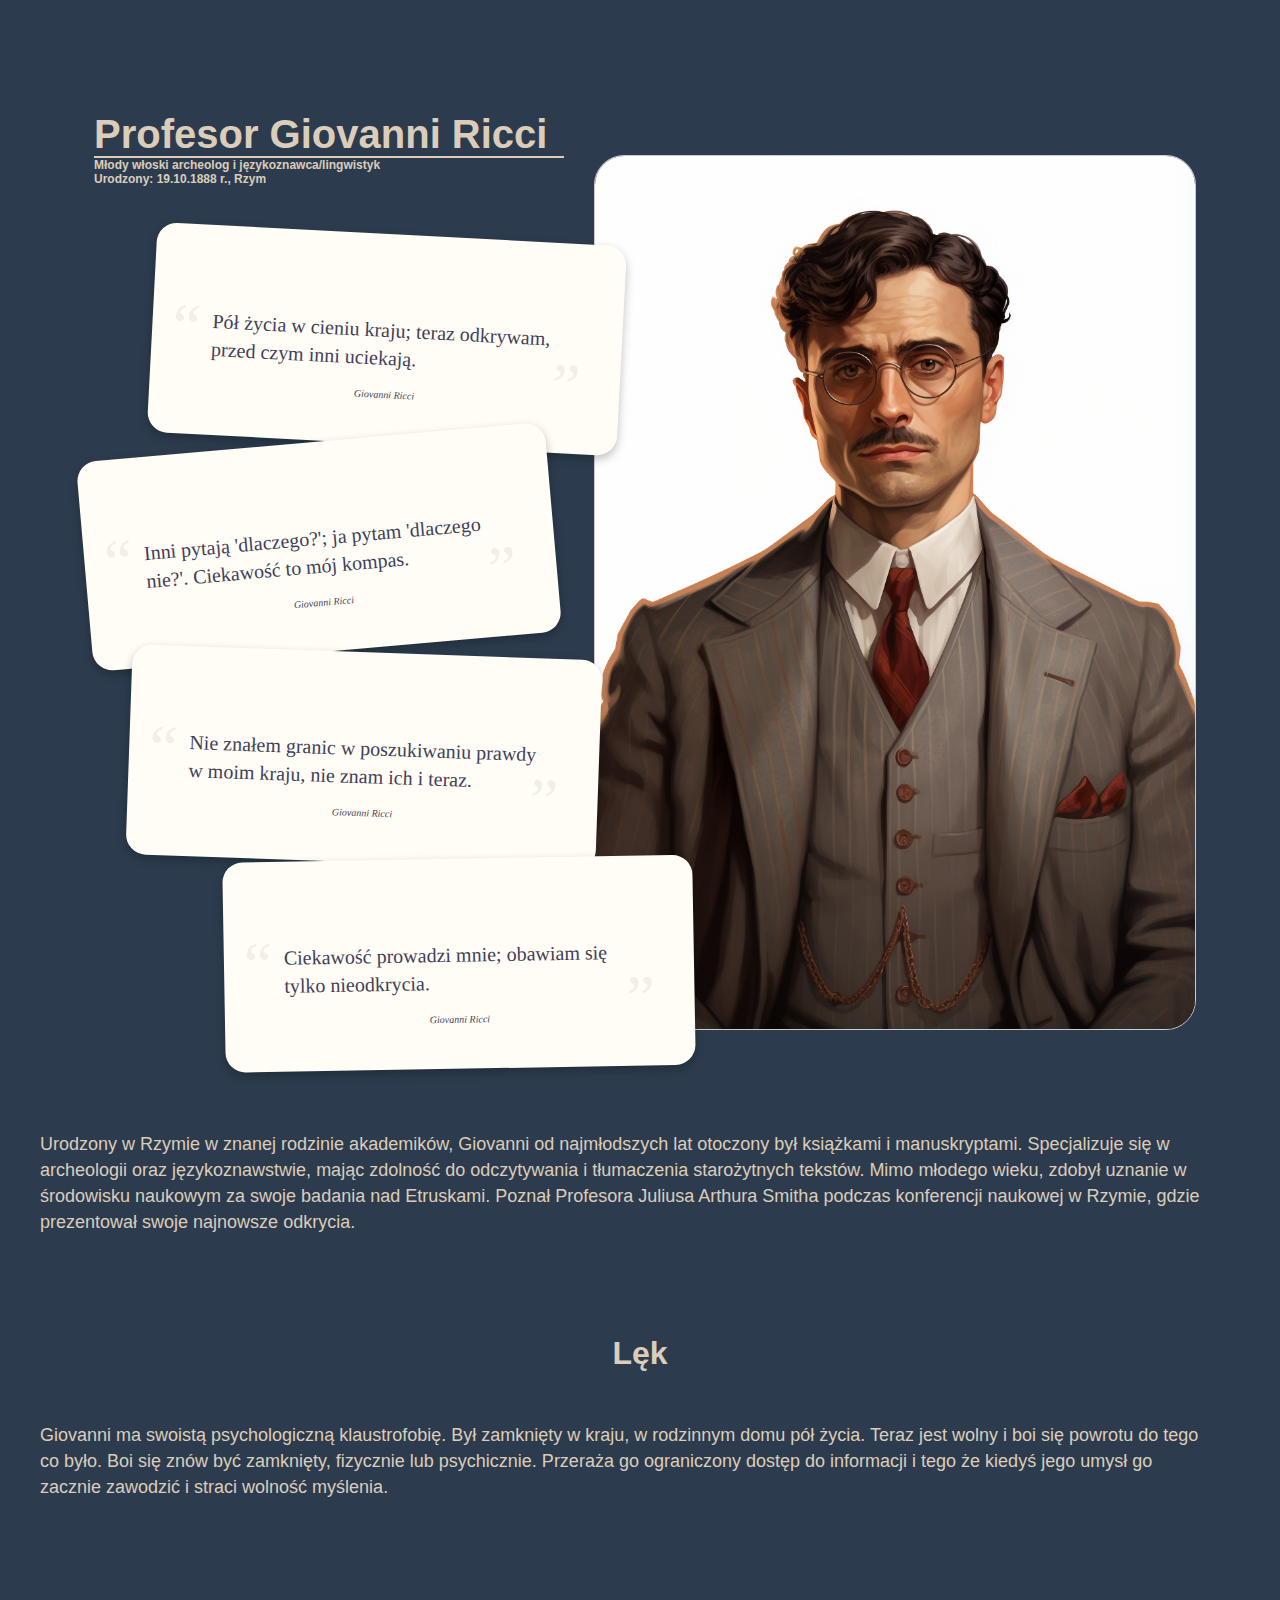
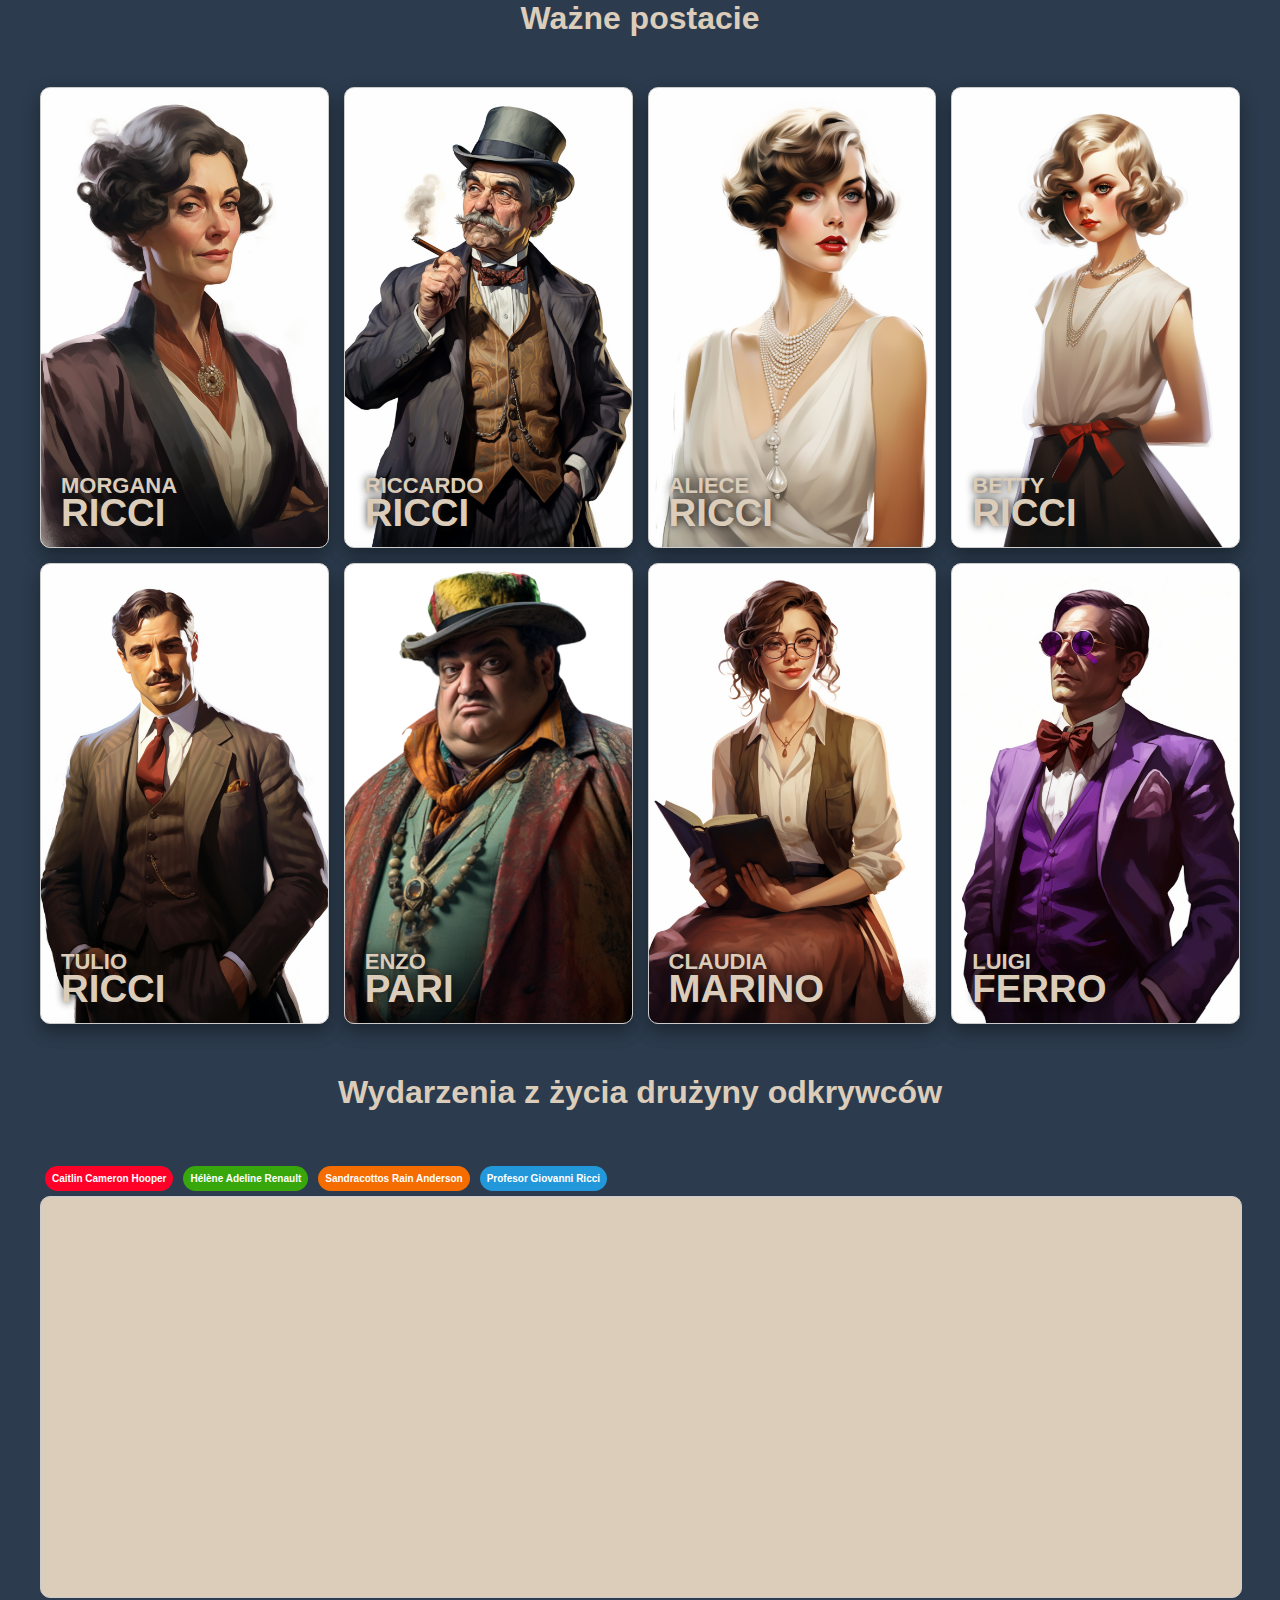
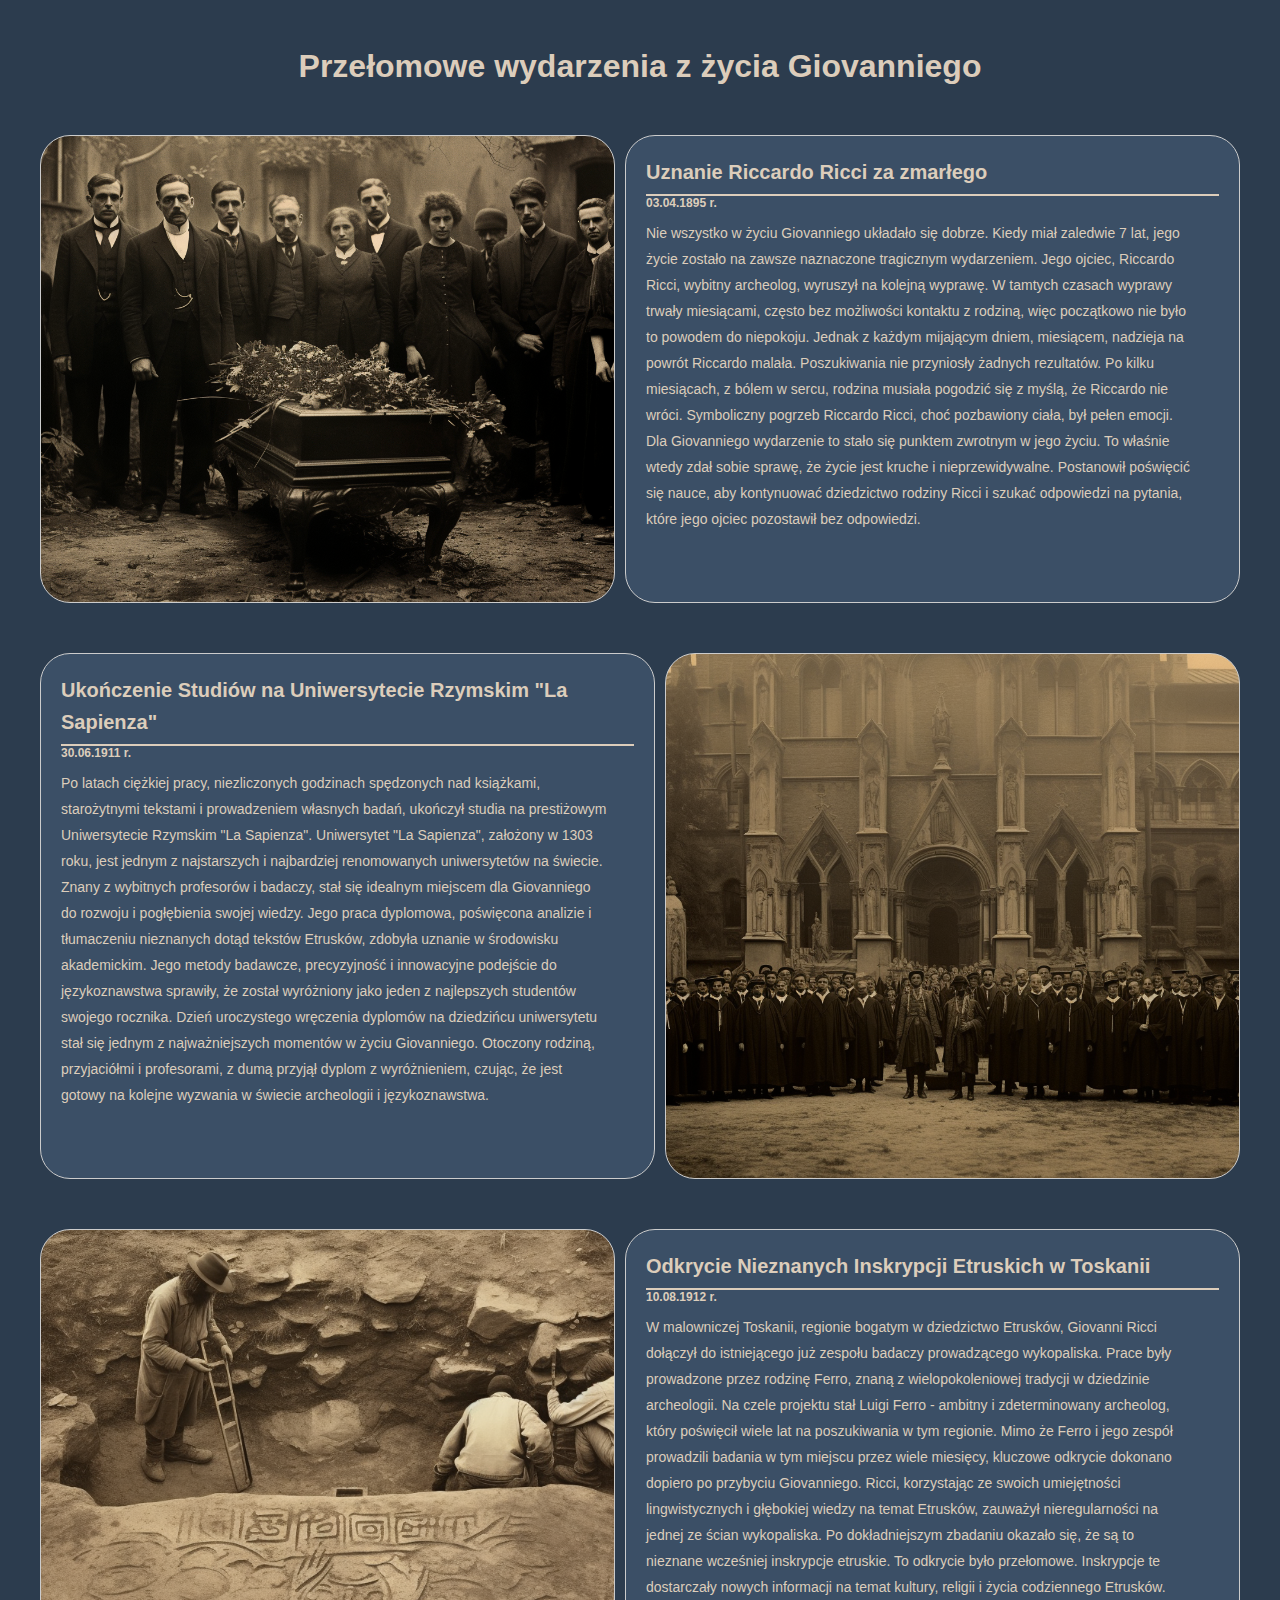
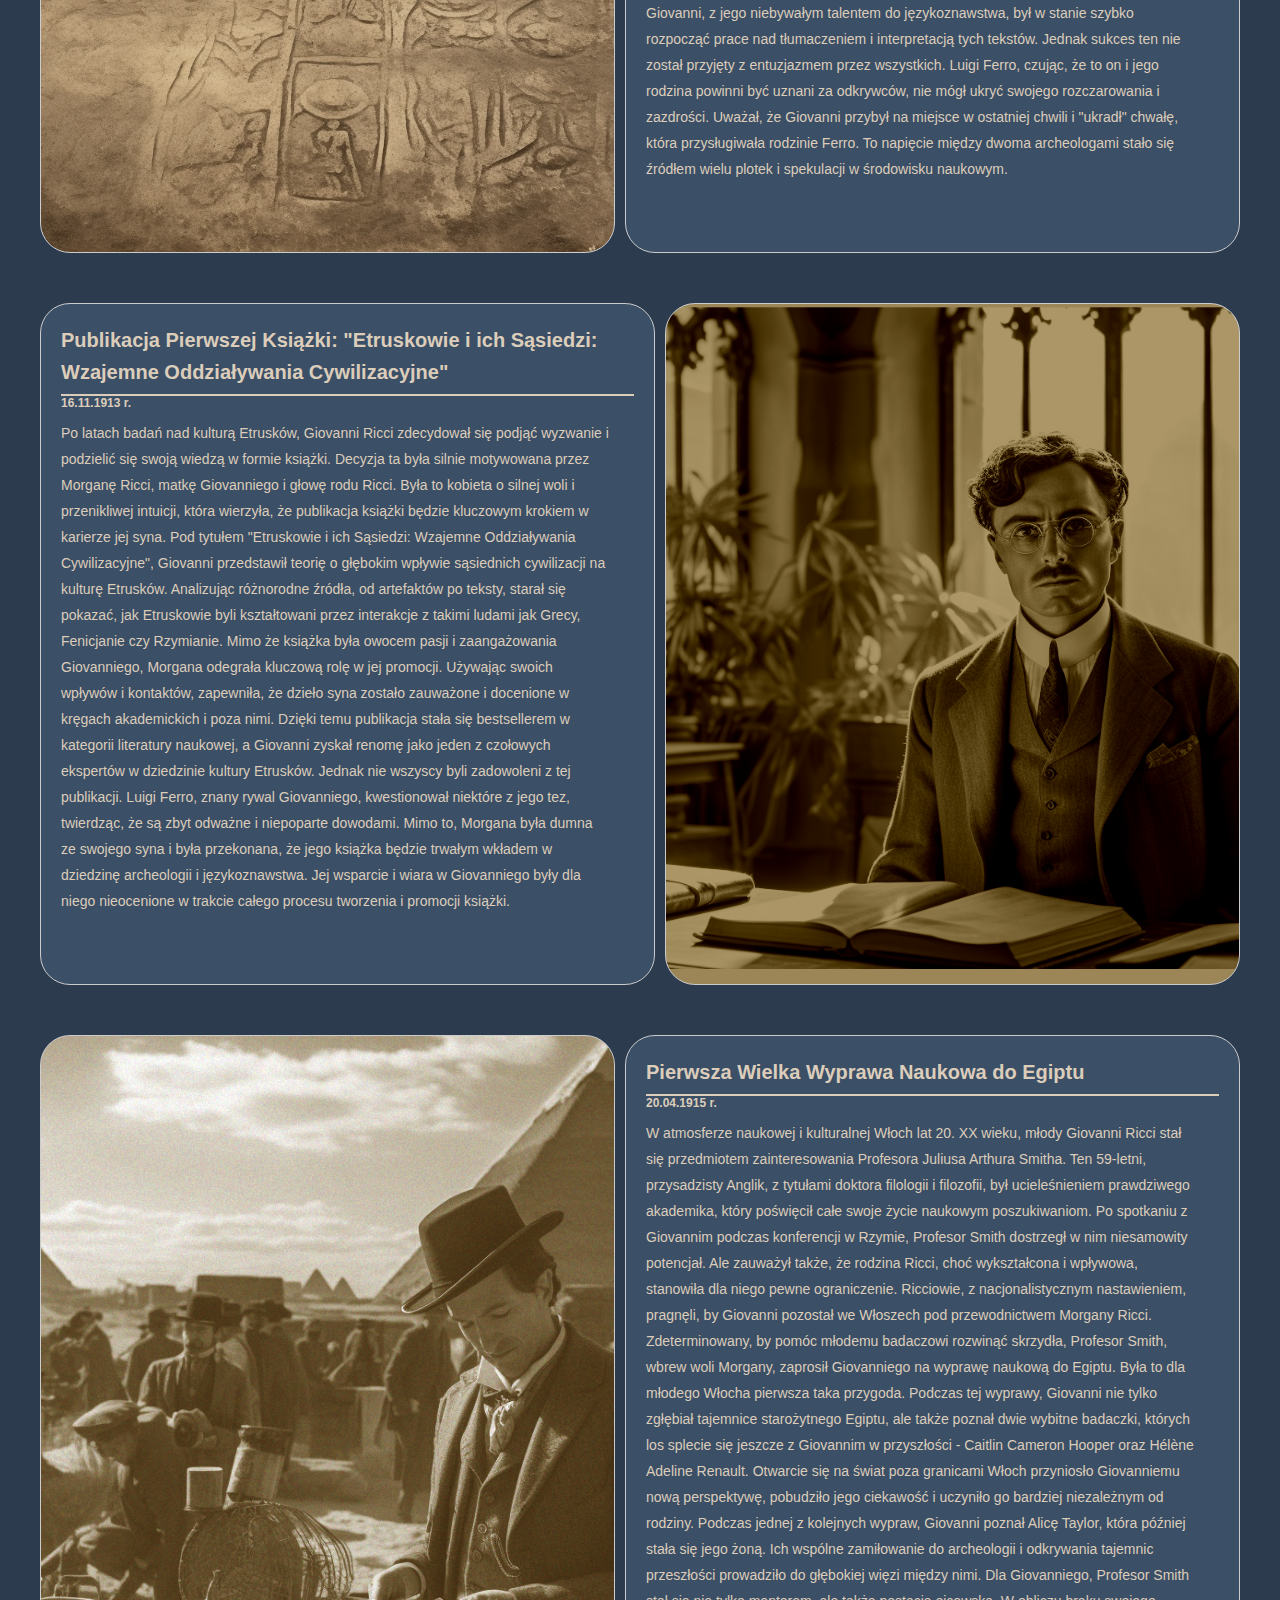
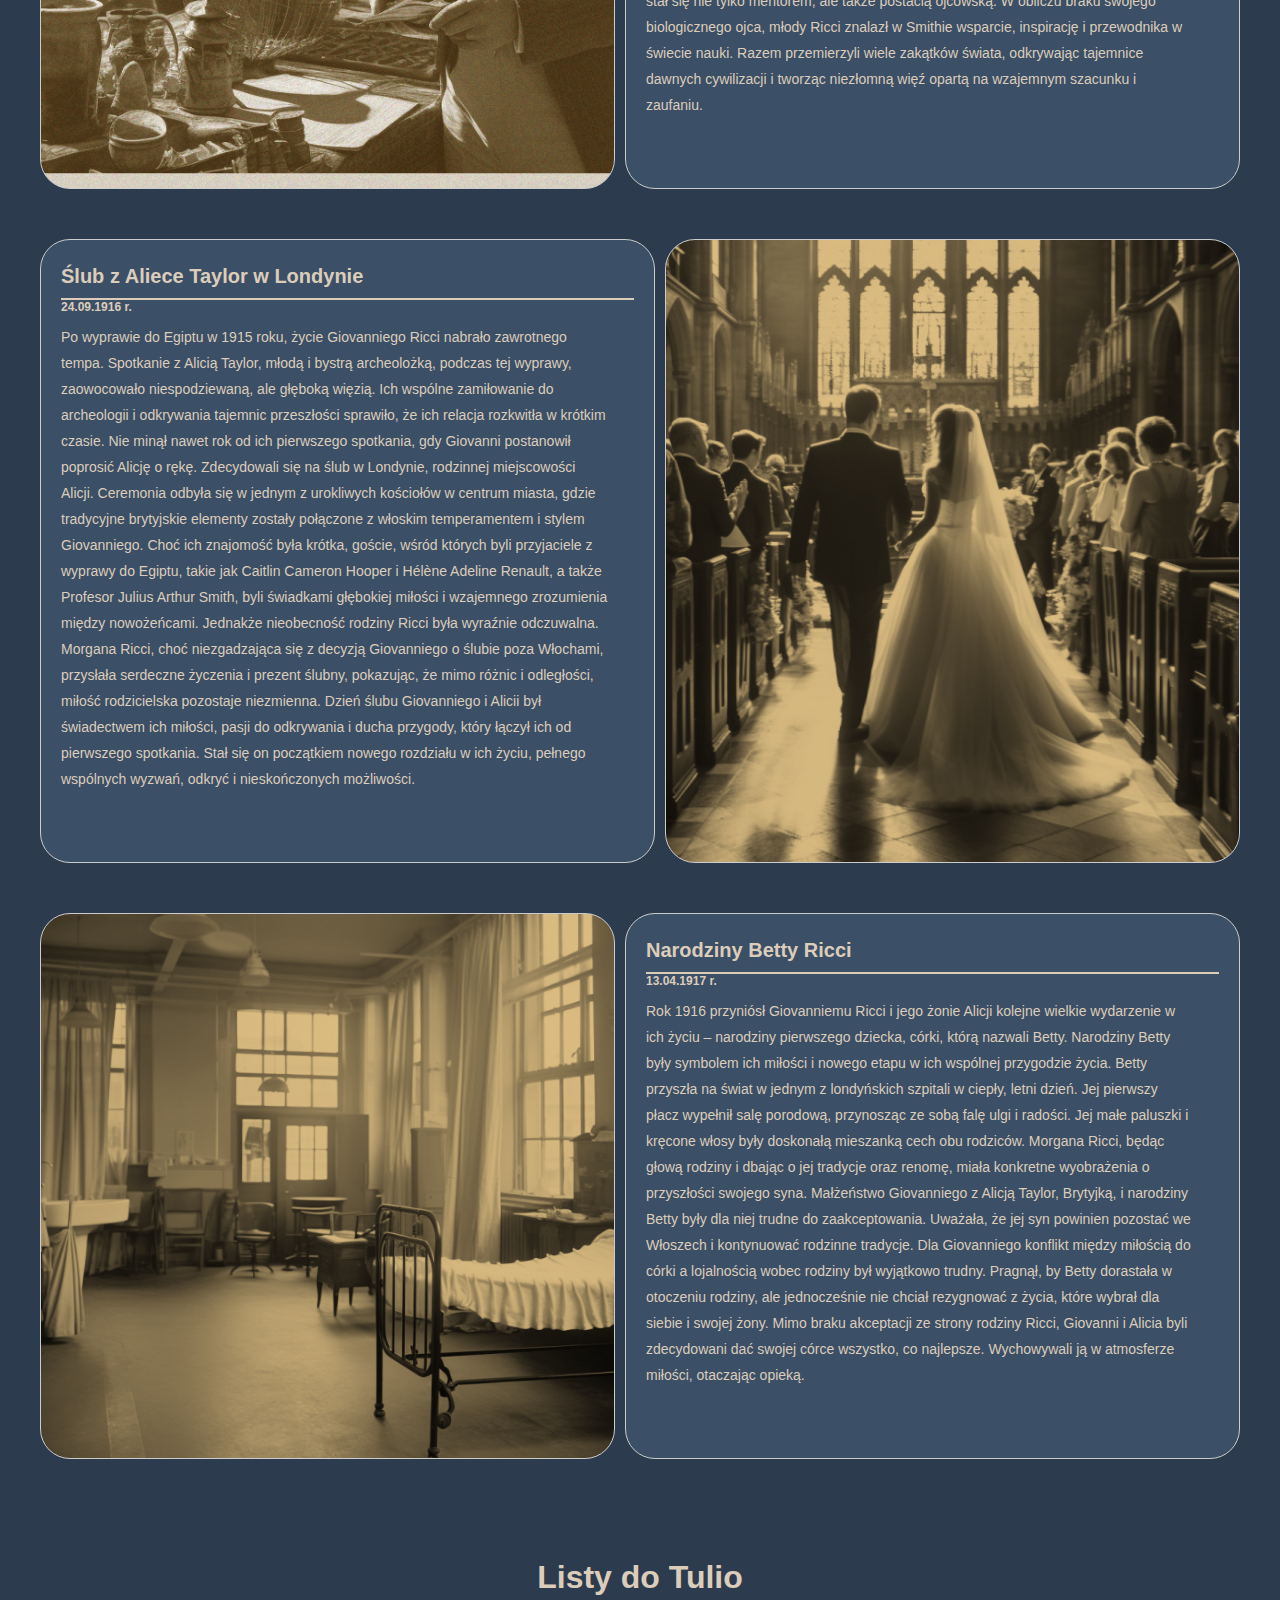
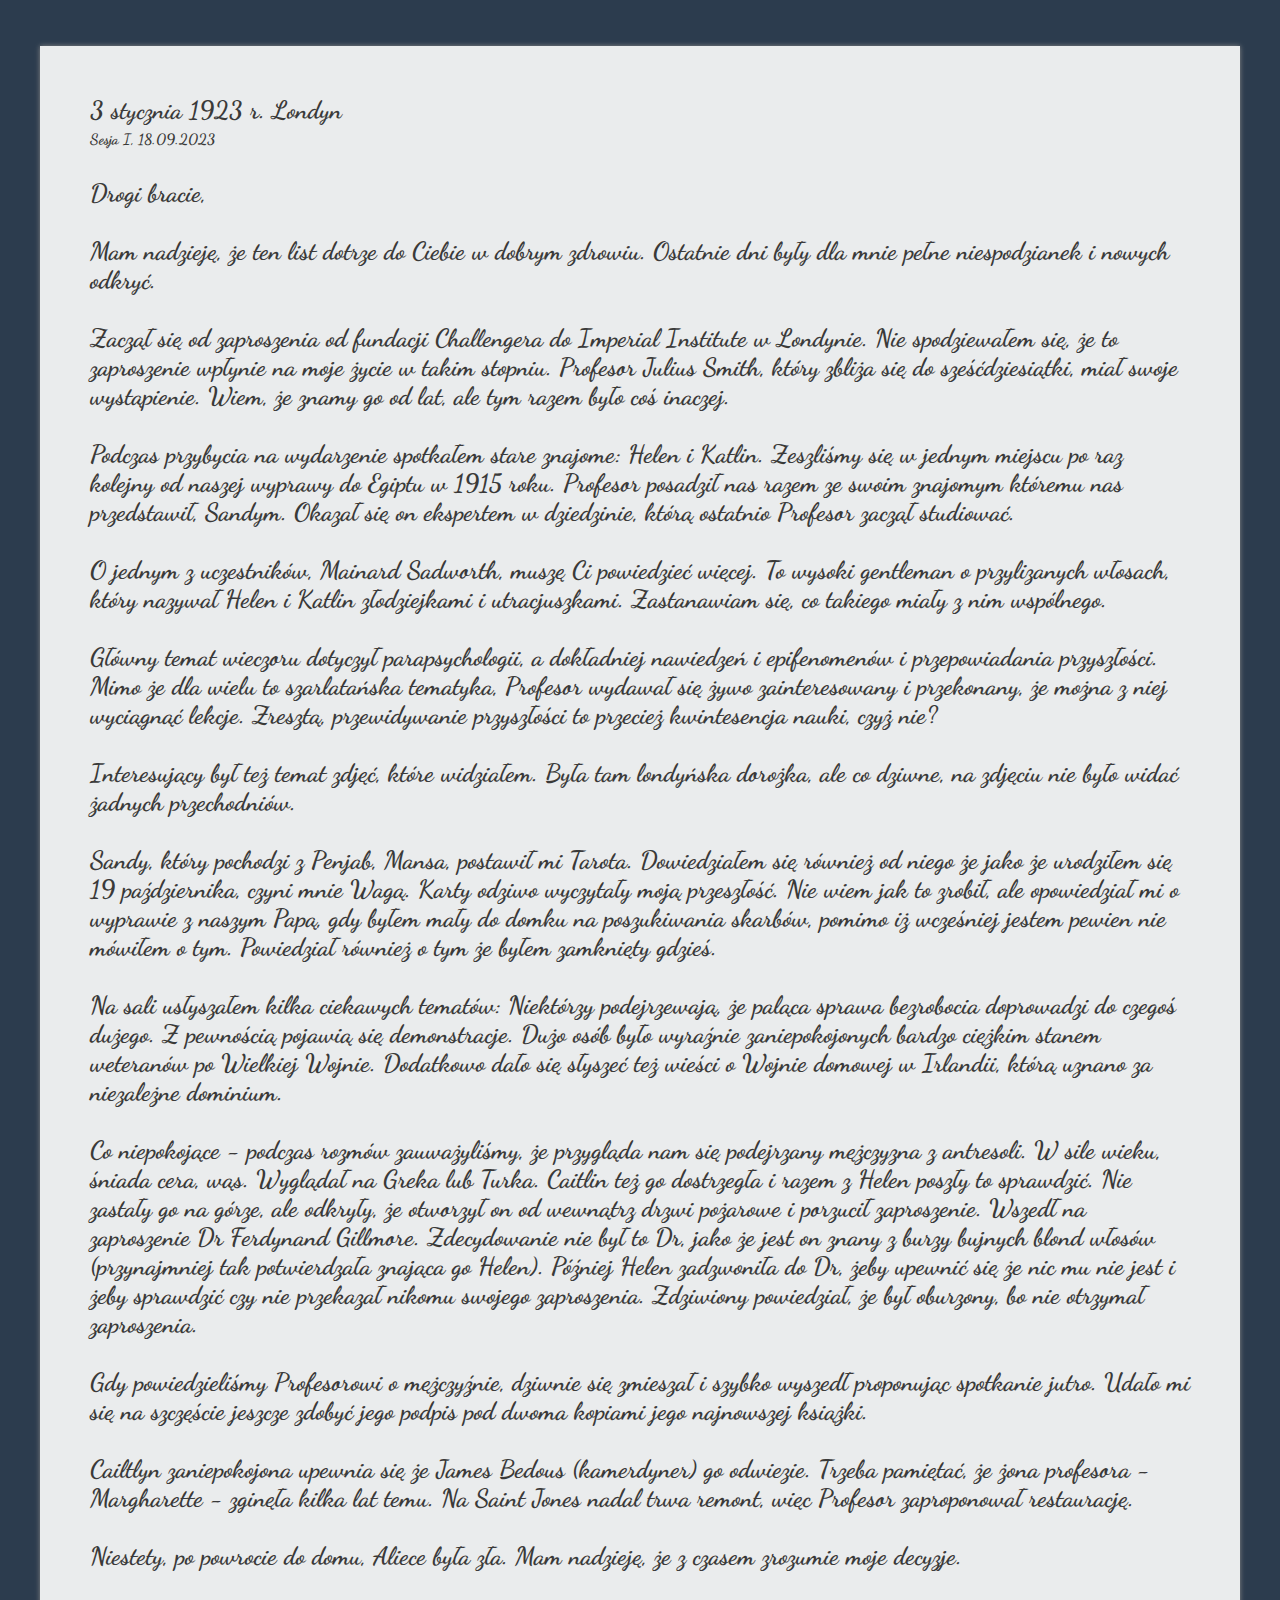
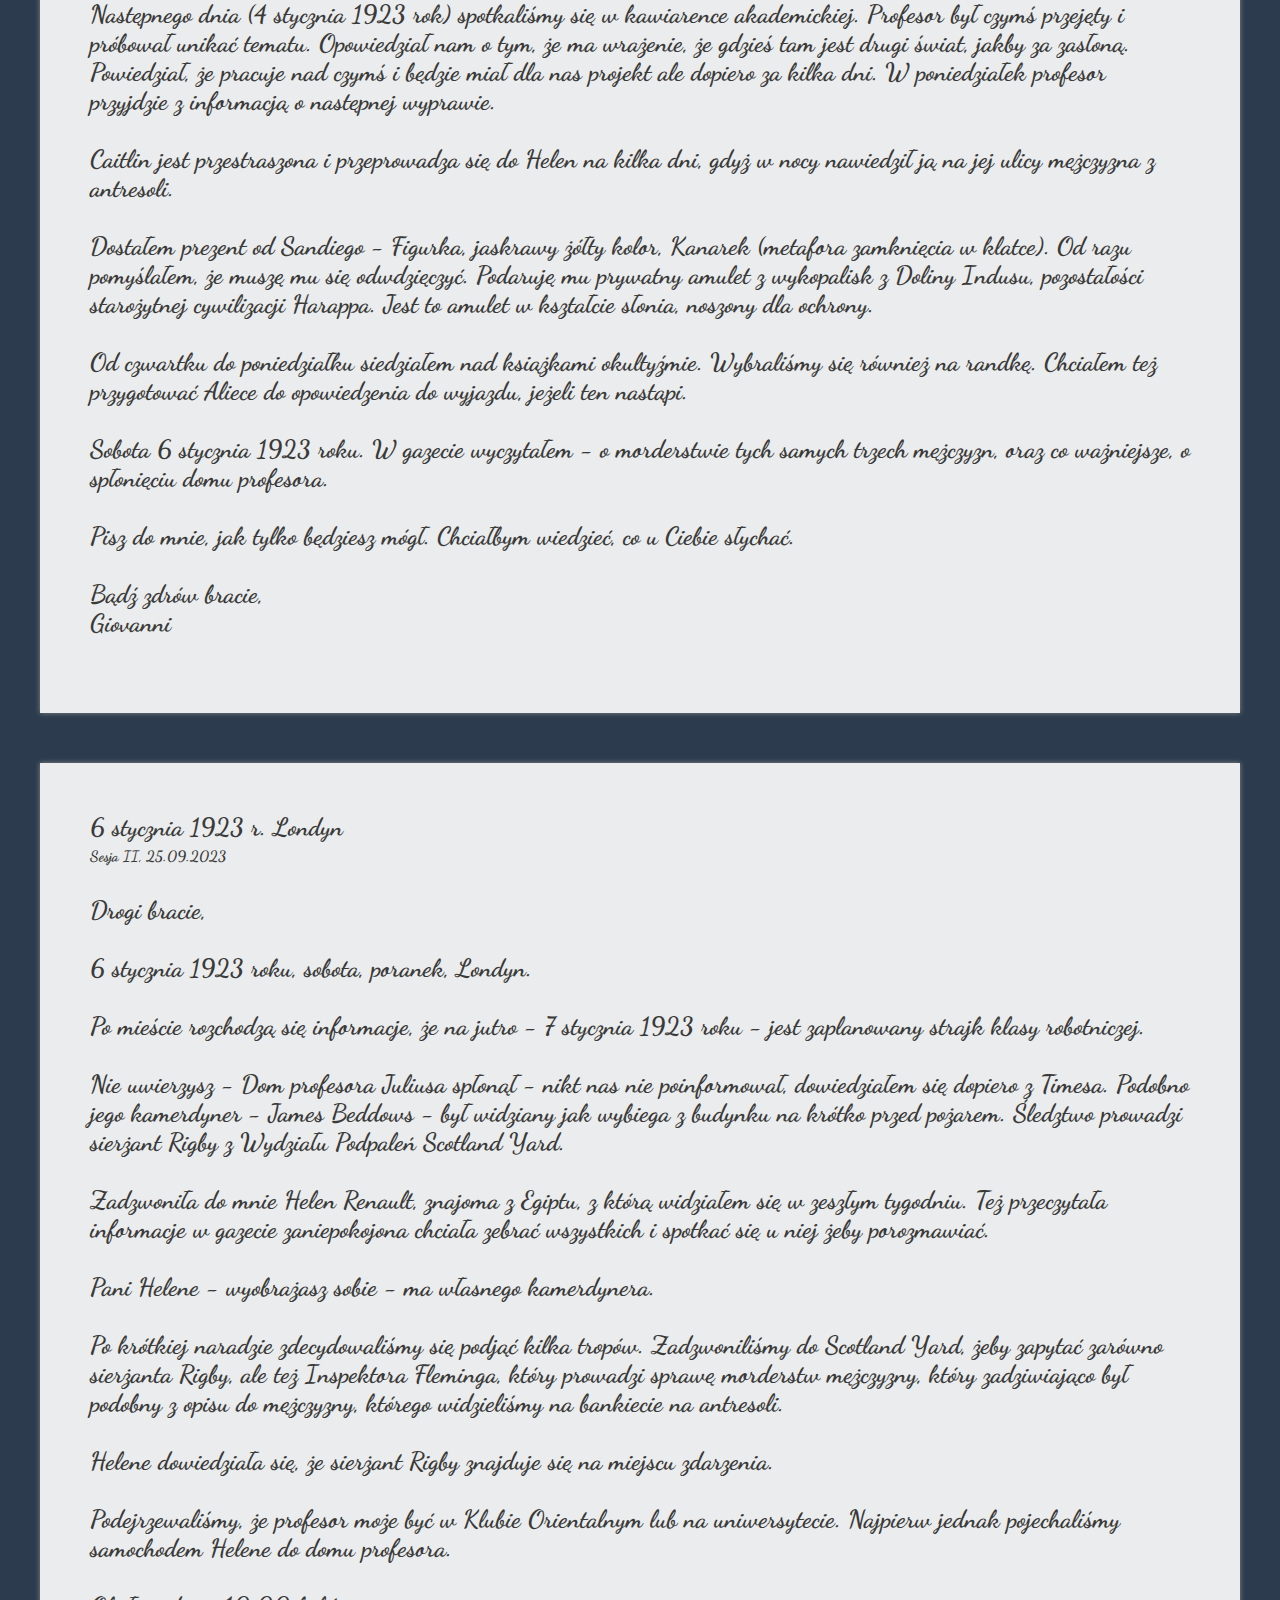
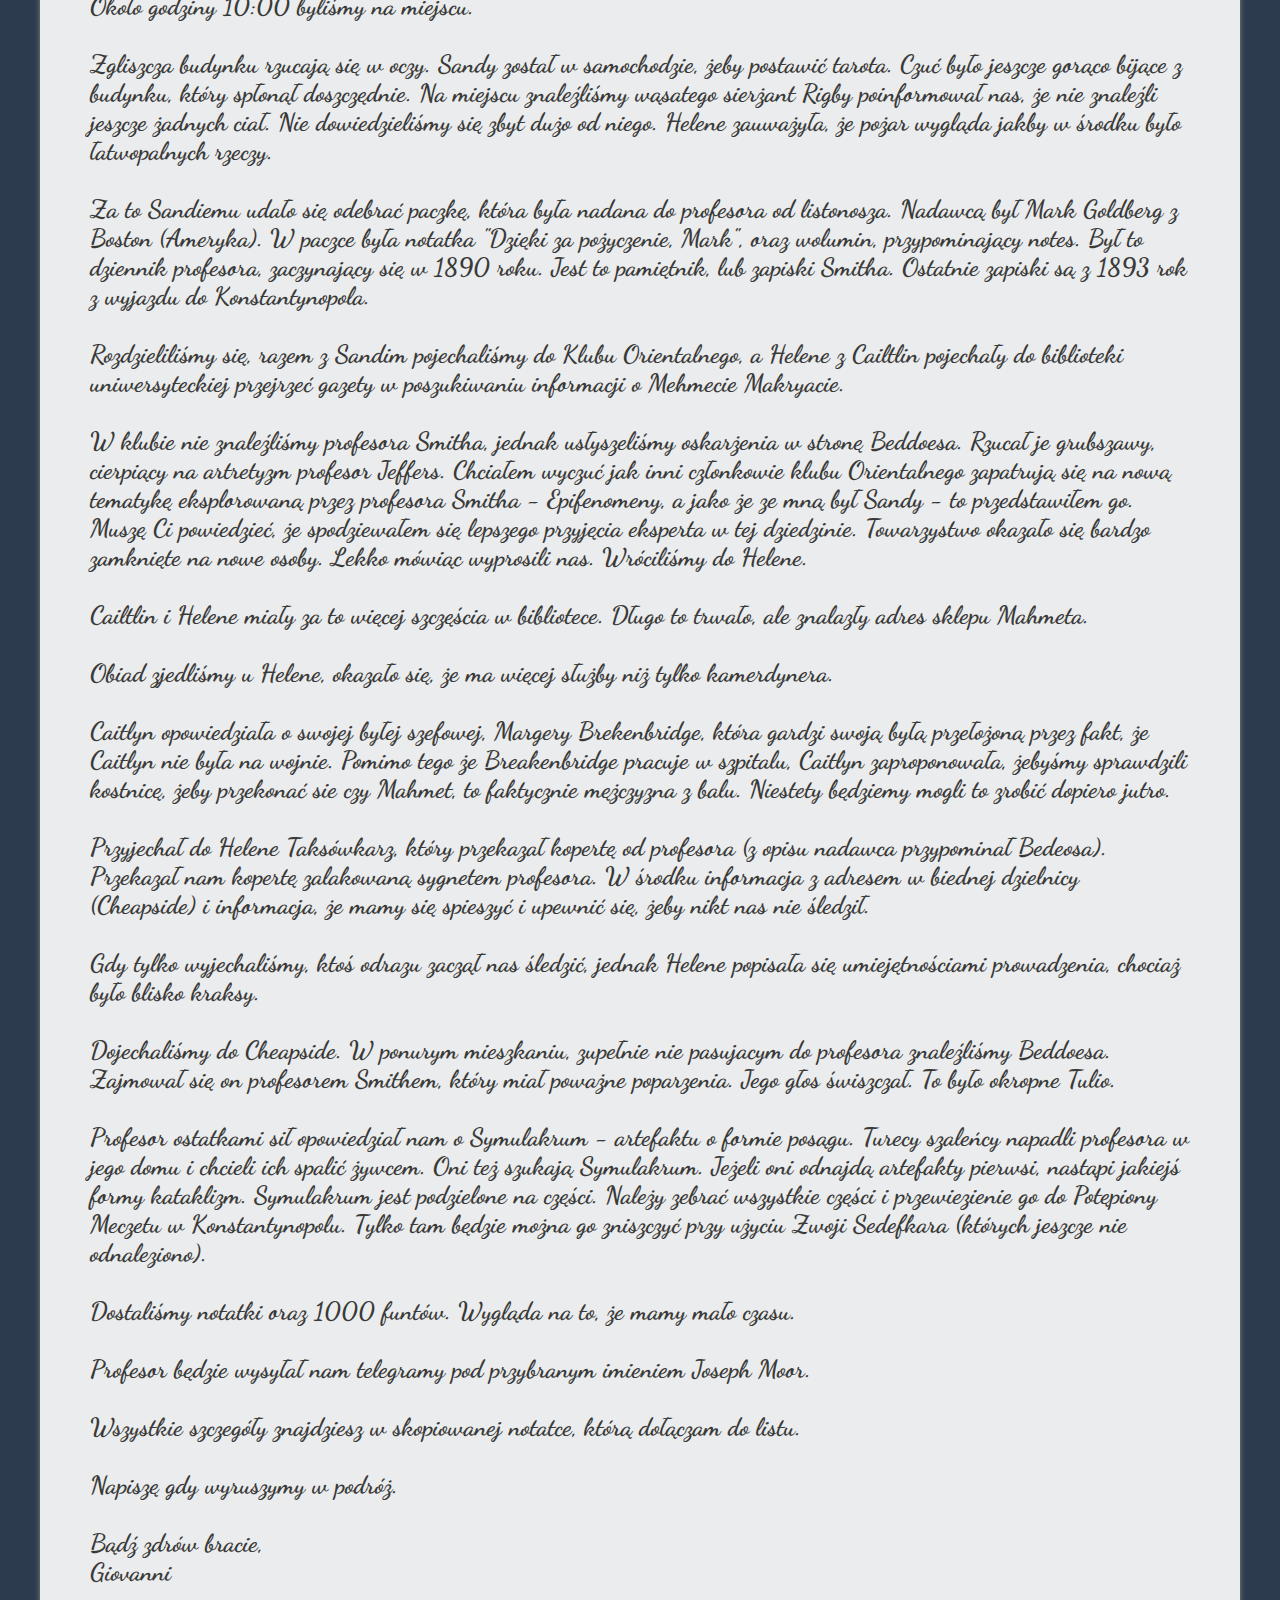
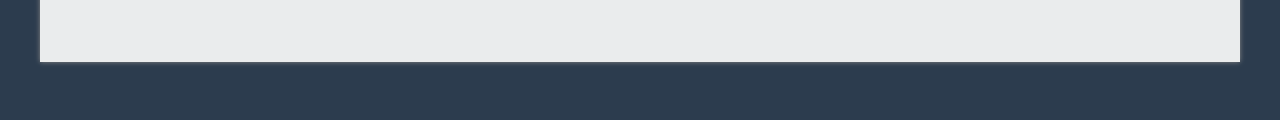
==== commit b7144fa6: "Update sesja 2" ====
--- a/index.html
+++ b/index.html
@@ -590,54 +590,174 @@
         <h4>Sesja I, 18.09.2023</h4>
         <p>Drogi bracie,
           <br><br>
-          Mam nadzieję, że ten list dotrze do Ciebie w dobrym zdrowiu. Ostatnie dni były dla mnie pełne niespodzianek i nowych odkryć.
-          <br><br>
-          Zaczął się od zaproszenia od fundacji Challengera do Imperial Institute w Londynie. Nie spodziewałem się, że to zaproszenie wpłynie na moje życie w takim stopniu. Profesor Julius Smith, który zbliża się do sześćdziesiątki, miał swoje wystąpienie. Wiem, że znamy go od lat, ale tym razem było coś inaczej.
-          <br><br>
-          Podczas przybycia na wydarzenie spotkałem stare znajome: Helen i Katlin. Zeszliśmy się w jednym miejscu po raz kolejny od naszej wyprawy do Egiptu w 1915 roku. Profesor posadził nas razem ze swoim znajomym któremu nas przedstawił, Sandym. Okazał się on ekspertem w dziedzinie, którą ostatnio Profesor zaczął studiować. 
-          <br><br>
-          O jednym z uczestników, Mainard Sadworth, muszę Ci powiedzieć więcej. To wysoki gentleman o przylizanych włosach, który nazywał Helen i Katlin złodziejkami i utracjuszkami. Zastanawiam się, co takiego miały z nim wspólnego.
-          <br><br>
-          Główny temat wieczoru dotyczył parapsychologii, a dokładniej nawiedzeń i epifenomenów i przepowiadania przyszłości. Mimo że dla wielu to szarlatańska tematyka, Profesor wydawał się żywo zainteresowany i przekonany, że można z niej wyciągnąć lekcje. Zresztą, przewidywanie przyszłości to przecież kwintesencja nauki, czyż nie?
-          <br><br>
-          Interesujący był też temat zdjęć, które widziałem. Była tam londyńska dorożka, ale co dziwne, na zdjęciu nie było widać żadnych przechodniów.
-          <br><br>
-          Sandy, który pochodzi z Penjab, Mansa, postawił mi Tarota. Dowiedziałem się również od niego że jako że urodziłem się 19 października, czyni mnie Wagą. Karty odziwo wyczytały moją przeszłość. Nie wiem jak to zrobił, ale opowiedział mi o wyprawie z naszym Papą, gdy byłem mały do domku na poszukiwania skarbów, pomimo iż wcześniej jestem pewien nie mówiłem o tym. Powiedział również o tym że byłem zamknięty gdzieś.
+          Mam nadzieję, że ten list dotrze do Ciebie w dobrym zdrowiu. Ostatnie dni były dla mnie pełne niespodzianek i
+          nowych odkryć.
+          <br><br>
+          Zaczął się od zaproszenia od fundacji Challengera do Imperial Institute w Londynie. Nie spodziewałem się, że
+          to zaproszenie wpłynie na moje życie w takim stopniu. Profesor Julius Smith, który zbliża się do
+          sześćdziesiątki, miał swoje wystąpienie. Wiem, że znamy go od lat, ale tym razem było coś inaczej.
+          <br><br>
+          Podczas przybycia na wydarzenie spotkałem stare znajome: Helen i Katlin. Zeszliśmy się w jednym miejscu po raz
+          kolejny od naszej wyprawy do Egiptu w 1915 roku. Profesor posadził nas razem ze swoim znajomym któremu nas
+          przedstawił, Sandym. Okazał się on ekspertem w dziedzinie, którą ostatnio Profesor zaczął studiować.
+          <br><br>
+          O jednym z uczestników, Mainard Sadworth, muszę Ci powiedzieć więcej. To wysoki gentleman o przylizanych
+          włosach, który nazywał Helen i Katlin złodziejkami i utracjuszkami. Zastanawiam się, co takiego miały z nim
+          wspólnego.
+          <br><br>
+          Główny temat wieczoru dotyczył parapsychologii, a dokładniej nawiedzeń i epifenomenów i przepowiadania
+          przyszłości. Mimo że dla wielu to szarlatańska tematyka, Profesor wydawał się żywo zainteresowany i
+          przekonany, że można z niej wyciągnąć lekcje. Zresztą, przewidywanie przyszłości to przecież kwintesencja
+          nauki, czyż nie?
+          <br><br>
+          Interesujący był też temat zdjęć, które widziałem. Była tam londyńska dorożka, ale co dziwne, na zdjęciu nie
+          było widać żadnych przechodniów.
+          <br><br>
+          Sandy, który pochodzi z Penjab, Mansa, postawił mi Tarota. Dowiedziałem się również od niego że jako że
+          urodziłem się 19 października, czyni mnie Wagą. Karty odziwo wyczytały moją przeszłość. Nie wiem jak to
+          zrobił, ale opowiedział mi o wyprawie z naszym Papą, gdy byłem mały do domku na poszukiwania skarbów, pomimo
+          iż wcześniej jestem pewien nie mówiłem o tym. Powiedział również o tym że byłem zamknięty gdzieś.
           <br><br>
           Na sali usłyszałem kilka ciekawych tematów:
-          Niektórzy podejrzewają, że paląca sprawa bezrobocia doprowadzi do czegoś dużego. Z pewnością pojawią się demonstracje. 
+          Niektórzy podejrzewają, że paląca sprawa bezrobocia doprowadzi do czegoś dużego. Z pewnością pojawią się
+          demonstracje.
           Dużo osób było wyraźnie zaniepokojonych bardzo ciężkim stanem weteranów po Wielkiej Wojnie.
           Dodatkowo dało się słyszeć też wieści o Wojnie domowej w Irlandii, którą uznano za niezależne dominium.
           <br><br>
-          Co niepokojące - podczas rozmów zauważyliśmy, że przygląda nam się podejrzany mężczyzna z antresoli. W sile wieku, śniada cera, wąs. Wyglądał na Greka lub Turka. Caitlin też go dostrzegła i razem z Helen poszły to sprawdzić. Nie zastały go na górze, ale odkryły, że otworzył on od wewnątrz drzwi pożarowe i porzucił zaproszenie. Wszedł na zaproszenie Dr Ferdynand Gillmore. Zdecydowanie nie był to Dr, jako że jest on znany z burzy bujnych blond włosów (przynajmniej tak potwierdzała znająca go Helen). Później Helen zadzwoniła do Dr, żeby upewnić się że nic mu nie jest i żeby sprawdzić czy nie przekazał nikomu swojego zaproszenia. Zdziwiony powiedział, że był oburzony, bo nie otrzymał zaproszenia.
-          <br><br>
-          Gdy powiedzieliśmy Profesorowi o mężczyźnie, dziwnie się zmieszał i szybko wyszedł proponując spotkanie jutro. Udało mi się na szczęście jeszcze zdobyć jego podpis pod dwoma kopiami jego najnowszej książki. 
+          Co niepokojące - podczas rozmów zauważyliśmy, że przygląda nam się podejrzany mężczyzna z antresoli. W sile
+          wieku, śniada cera, wąs. Wyglądał na Greka lub Turka. Caitlin też go dostrzegła i razem z Helen poszły to
+          sprawdzić. Nie zastały go na górze, ale odkryły, że otworzył on od wewnątrz drzwi pożarowe i porzucił
+          zaproszenie. Wszedł na zaproszenie Dr Ferdynand Gillmore. Zdecydowanie nie był to Dr, jako że jest on znany z
+          burzy bujnych blond włosów (przynajmniej tak potwierdzała znająca go Helen). Później Helen zadzwoniła do Dr,
+          żeby upewnić się że nic mu nie jest i żeby sprawdzić czy nie przekazał nikomu swojego zaproszenia. Zdziwiony
+          powiedział, że był oburzony, bo nie otrzymał zaproszenia.
+          <br><br>
+          Gdy powiedzieliśmy Profesorowi o mężczyźnie, dziwnie się zmieszał i szybko wyszedł proponując spotkanie jutro.
+          Udało mi się na szczęście jeszcze zdobyć jego podpis pod dwoma kopiami jego najnowszej książki.
           <br><br>
           Cailtlyn zaniepokojona upewnia się że James Bedous (kamerdyner) go odwiezie.
-          Trzeba pamiętać, że żona profesora - Margharette - zginęła kilka lat temu. 
+          Trzeba pamiętać, że żona profesora - Margharette - zginęła kilka lat temu.
           Na Saint Jones nadal trwa remont, więc Profesor zaproponował restaurację.
           <br><br>
           Niestety, po powrocie do domu, Aliece była zła. Mam nadzieję, że z czasem zrozumie moje decyzje.
           <br><br>
-          Następnego dnia (4 stycznia 1923 rok) spotkaliśmy się w kawiarence akademickiej. Profesor był czymś przejęty i próbował unikać tematu. Opowiedział nam o tym, że ma wrażenie, że gdzieś tam jest drugi świat, jakby za zasłoną. Powiedział, że pracuje nad czymś i będzie miał dla nas projekt ale dopiero za kilka dni. W poniedziałek profesor przyjdzie z informacją o następnej wyprawie. 
-          <br><br>
-          Caitlin jest przestraszona i przeprowadza się do Helen na kilka dni, gdyż w nocy nawiedził ją na jej ulicy mężczyzna z antresoli.
-          <br><br>
-          Dostałem prezent od Sandiego - Figurka, jaskrawy żółty kolor, Kanarek (metafora zamknięcia w klatce). Od razu pomyślałem, że muszę mu się odwdzięczyć. Podaruję mu prywatny amulet z wykopalisk z Doliny Indusu, pozostałości starożytnej cywilizacji Harappa. Jest to amulet w kształcie słonia, noszony dla ochrony. 
-          <br><br>
-          Od czwartku do poniedziałku siedziałem nad książkami okultyźmie. 
-          Wybraliśmy się również na randkę. Chciałem też przygotować Aliece do opowiedzenia do wyjazdu, jeżeli ten nastąpi.
-          <br><br>
-          Sobota 6 stycznia 1923 roku. W gazecie wyczytałem - o morderstwie tych samych trzech mężczyzn, oraz co ważniejsze, o spłonięciu domu profesora. 
+          Następnego dnia (4 stycznia 1923 rok) spotkaliśmy się w kawiarence akademickiej. Profesor był czymś przejęty i
+          próbował unikać tematu. Opowiedział nam o tym, że ma wrażenie, że gdzieś tam jest drugi świat, jakby za
+          zasłoną. Powiedział, że pracuje nad czymś i będzie miał dla nas projekt ale dopiero za kilka dni. W
+          poniedziałek profesor przyjdzie z informacją o następnej wyprawie.
+          <br><br>
+          Caitlin jest przestraszona i przeprowadza się do Helen na kilka dni, gdyż w nocy nawiedził ją na jej ulicy
+          mężczyzna z antresoli.
+          <br><br>
+          Dostałem prezent od Sandiego - Figurka, jaskrawy żółty kolor, Kanarek (metafora zamknięcia w klatce). Od razu
+          pomyślałem, że muszę mu się odwdzięczyć. Podaruję mu prywatny amulet z wykopalisk z Doliny Indusu,
+          pozostałości starożytnej cywilizacji Harappa. Jest to amulet w kształcie słonia, noszony dla ochrony.
+          <br><br>
+          Od czwartku do poniedziałku siedziałem nad książkami okultyźmie.
+          Wybraliśmy się również na randkę. Chciałem też przygotować Aliece do opowiedzenia do wyjazdu, jeżeli ten
+          nastąpi.
+          <br><br>
+          Sobota 6 stycznia 1923 roku. W gazecie wyczytałem - o morderstwie tych samych trzech mężczyzn, oraz co
+          ważniejsze, o spłonięciu domu profesora.
           <br><br>
           Pisz do mnie, jak tylko będziesz mógł. Chciałbym wiedzieć, co u Ciebie słychać.
           <br><br>
-          Z wyrazami szacunku,
-          Twój brat, Giovanni</p>
-  </div>
-
-
-      </div>
+          Bądź zdrów bracie,<br>
+          Giovanni
+        </p>
+      </div>
+      <div class="letter">
+        <h2>6 stycznia 1923 r. Londyn</h2>
+        <h4>Sesja II, 25.09.2023</h4>
+        <p>Drogi bracie,
+          <br><br>
+          6 stycznia 1923 roku, sobota, poranek, Londyn.
+          <br><br>
+          Po mieście rozchodzą się informacje, że na jutro - 7 stycznia 1923 roku - jest zaplanowany strajk klasy
+          robotniczej.
+          <br><br>
+          Nie uwierzysz - Dom profesora Juliusa spłonął - nikt nas nie poinformował, dowiedziałem się dopiero z Timesa.
+          Podobno jego kamerdyner - James Beddows - był widziany jak wybiega z budynku na krótko przed pożarem. Śledztwo
+          prowadzi sierżant Rigby z Wydziału Podpaleń Scotland Yard.
+          <br><br>
+          Zadzwoniła do mnie Helen Renault, znajoma z Egiptu, z którą widziałem się w zeszłym tygodniu. Też przeczytała
+          informacje w gazecie zaniepokojona chciała zebrać wszystkich i spotkać się u niej żeby porozmawiać.
+          <br><br>
+          Pani Helene - wyobrażasz sobie - ma własnego kamerdynera.
+          <br><br>
+          Po krótkiej naradzie zdecydowaliśmy się podjąć kilka tropów. Zadzwoniliśmy do Scotland Yard, żeby zapytać
+          zarówno sierżanta Rigby, ale też Inspektora Fleminga, który prowadzi sprawę morderstw mężczyzny, który
+          zadziwiająco był podobny z opisu do mężczyzny, którego widzieliśmy na bankiecie na antresoli.
+          <br><br>
+          Helene dowiedziała się, że sierżant Rigby znajduje się na miejscu zdarzenia.
+          <br><br>
+          Podejrzewaliśmy, że profesor może być w Klubie Orientalnym lub na uniwersytecie. Najpierw jednak pojechaliśmy
+          samochodem Helene do domu profesora.
+          <br><br>
+          Około godziny 10:00 byliśmy na miejscu.
+          <br><br>
+          Zgliszcza budynku rzucają się w oczy. Sandy został w samochodzie, żeby postawić tarota. Czuć było jeszcze
+          gorąco bijące z budynku, który spłonął doszczędnie. Na miejscu znaleźliśmy wąsatego sierżant Rigby
+          poinformował nas, że nie znaleźli jeszcze żadnych ciał. Nie dowiedzieliśmy się zbyt dużo od niego. Helene
+          zauważyła, że pożar wygląda jakby w środku było łatwopalnych rzeczy.
+          <br><br>
+          Za to Sandiemu udało się odebrać paczkę, która była nadana do profesora od listonosza. Nadawcą był Mark
+          Goldberg z Boston (Ameryka).
+          W paczce była notatka "Dzięki za pożyczenie, Mark", oraz wolumin, przypominający notes. Był to dziennik
+          profesora, zaczynający się w 1890 roku. Jest to pamiętnik, lub zapiski Smitha. Ostatnie zapiski są z 1893 rok
+          z wyjazdu do Konstantynopola.
+          <br><br>
+          Rozdzieliliśmy się, razem z Sandim pojechaliśmy do Klubu Orientalnego, a Helene z Cailtlin pojechały do
+          biblioteki uniwersyteckiej przejrzeć gazety w poszukiwaniu informacji o Mehmecie Makryacie.
+          <br><br>
+          W klubie nie znaleźliśmy profesora Smitha, jednak usłyszeliśmy oskarżenia w stronę Beddoesa. Rzucał je
+          grubszawy, cierpiący na artretyzm profesor Jeffers. Chciałem wyczuć jak inni członkowie klubu Orientalnego
+          zapatrują się na nową tematykę eksplorowaną przez profesora Smitha - Epifenomeny, a jako że ze mną był Sandy -
+          to przedstawiłem go. Muszę Ci powiedzieć, że spodziewałem się lepszego przyjęcia eksperta w tej dziedzinie.
+          Towarzystwo okazało się bardzo zamknięte na nowe osoby. Lekko mówiąc wyprosili nas. Wróciliśmy do Helene.
+          <br><br>
+          Cailtlin i Helene miały za to więcej szczęścia w bibliotece. Długo to trwało, ale znalazły adres sklepu
+          Mahmeta.
+          <br><br>
+          Obiad zjedliśmy u Helene, okazało się, że ma więcej służby niż tylko kamerdynera.
+          <br><br>
+          Caitlyn opowiedziała o swojej byłej szefowej, Margery Brekenbridge, która gardzi swoją byłą przełożoną przez
+          fakt, że
+          Caitlyn nie była na wojnie. Pomimo tego że Breakenbridge pracuje w szpitalu, Caitlyn zaproponowała, żebyśmy
+          sprawdzili kostnicę, żeby przekonać sie czy Mahmet, to faktycznie mężczyzna z balu. Niestety będziemy mogli to
+          zrobić dopiero jutro.
+          <br><br>
+          Przyjechał do Helene Taksówkarz, który przekazał kopertę od profesora (z opisu nadawca przypominał Bedeosa).
+          Przekazał nam kopertę zalakowaną sygnetem profesora. W środku informacja z adresem w biednej dzielnicy
+          (Cheapside) i
+          informacja, że mamy się spieszyć i upewnić się, żeby nikt nas nie śledził.
+          <br><br>
+          Gdy tylko wyjechaliśmy, ktoś odrazu zaczął nas śledzić, jednak Helene popisała się umiejętnościami
+          prowadzenia, chociaż było blisko kraksy.
+          <br><br>
+          Dojechaliśmy do Cheapside. W ponurym mieszkaniu, zupełnie nie pasujacym do profesora znaleźliśmy Beddoesa.
+          Zajmował się on profesorem Smithem, który miał poważne poparzenia. Jego głos świszczał. To było okropne Tulio.
+          <br><br>
+          Profesor ostatkami sił opowiedział nam o Symulakrum - artefaktu o formie posągu.
+          Turecy szaleńcy napadli profesora w jego domu i chcieli ich spalić żywcem. Oni też szukają Symulakrum. Jeżeli
+          oni odnajdą artefakty pierwsi, nastąpi jakiejś formy kataklizm.
+          Symulakrum jest podzielone na części. Należy zebrać wszystkie części i przewiezienie go do Potępiony Meczetu w
+          Konstantynopolu. Tylko tam będzie można go zniszczyć przy użyciu Zwoji Sedefkara (których jeszcze nie
+          odnaleziono).
+          <br><br>
+          Dostaliśmy notatki oraz 1000 funtów. Wygląda na to, że mamy mało czasu.
+          <br><br>
+          Profesor będzie wysyłał nam telegramy pod przybranym imieniem Joseph Moor.
+          <br><br>
+          Wszystkie szczegóły znajdziesz w skopiowanej notatce, którą dołączam do listu.
+          <br><br>
+          Napiszę gdy wyruszymy w podróż.
+          <br><br>
+          Bądź zdrów bracie,<br>
+          Giovanni
+        </p>
+      </div>
+    </div>
     </div>
   </body>
 
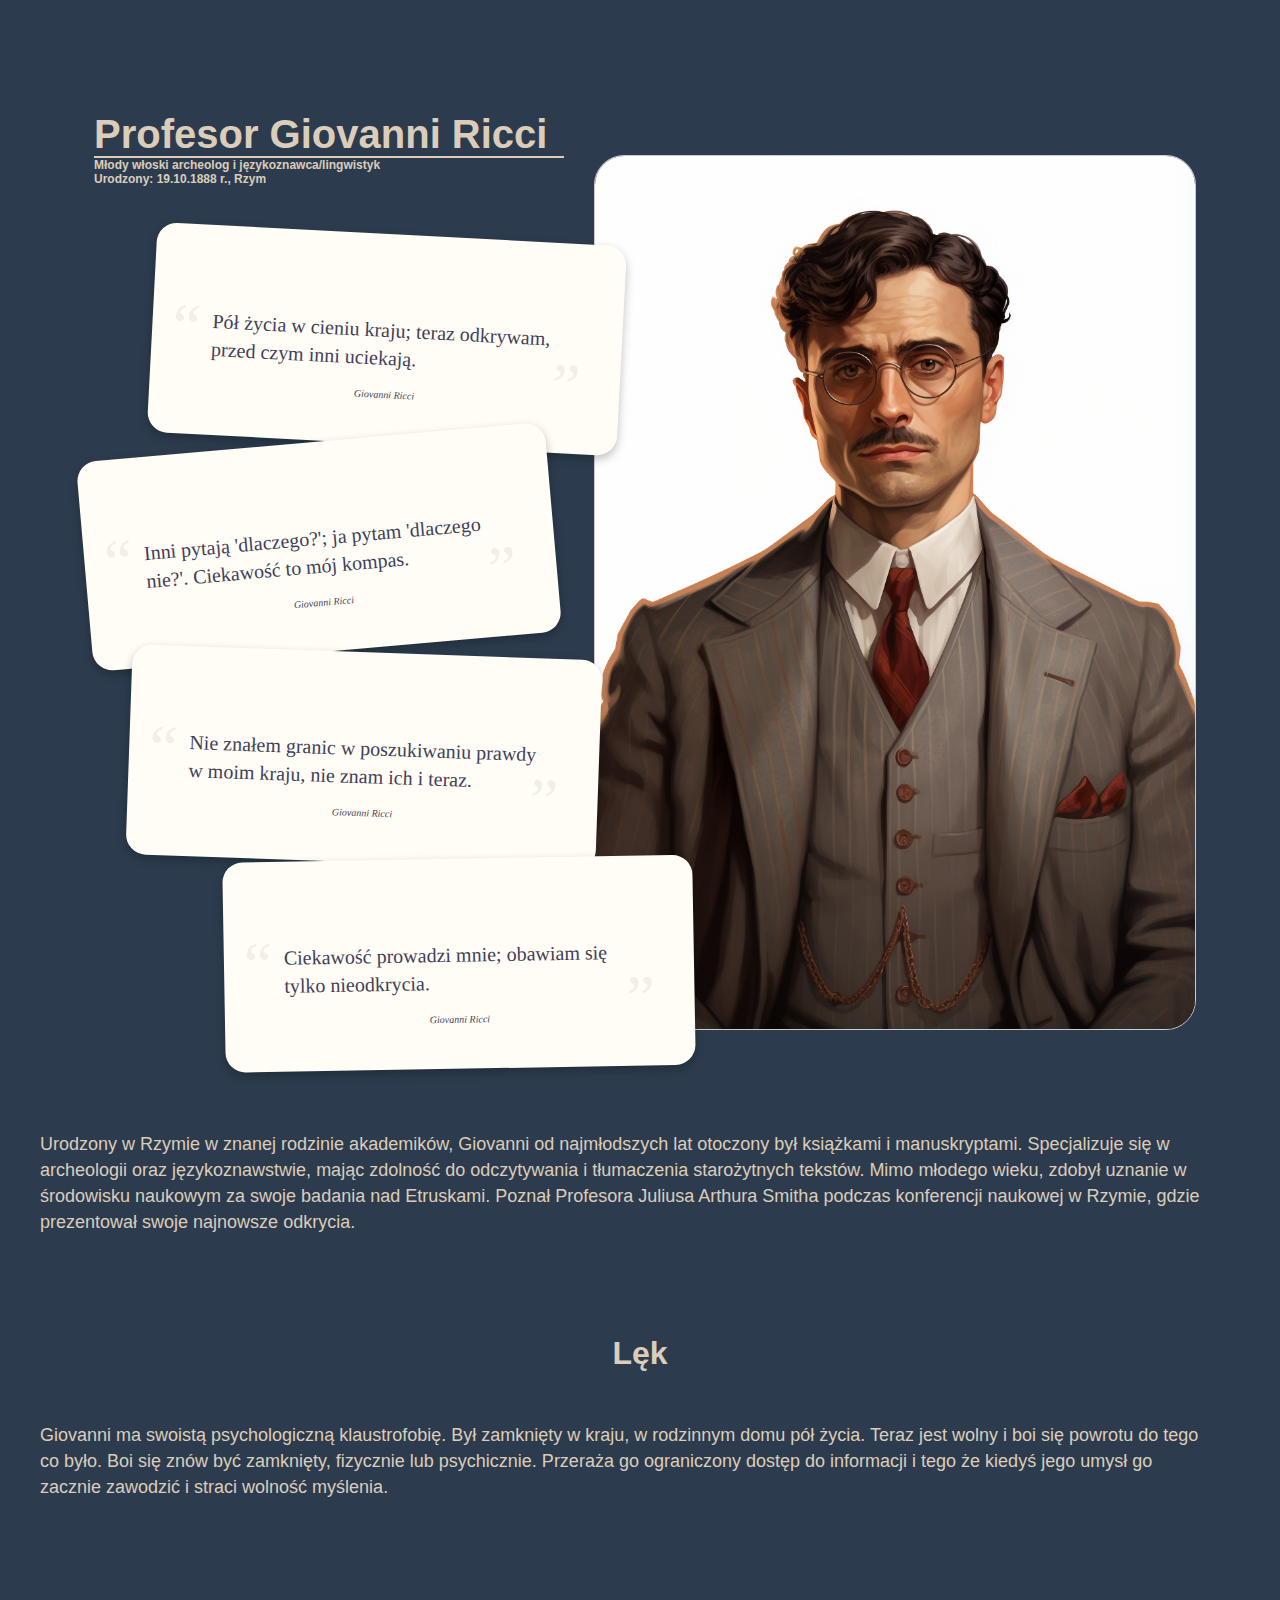
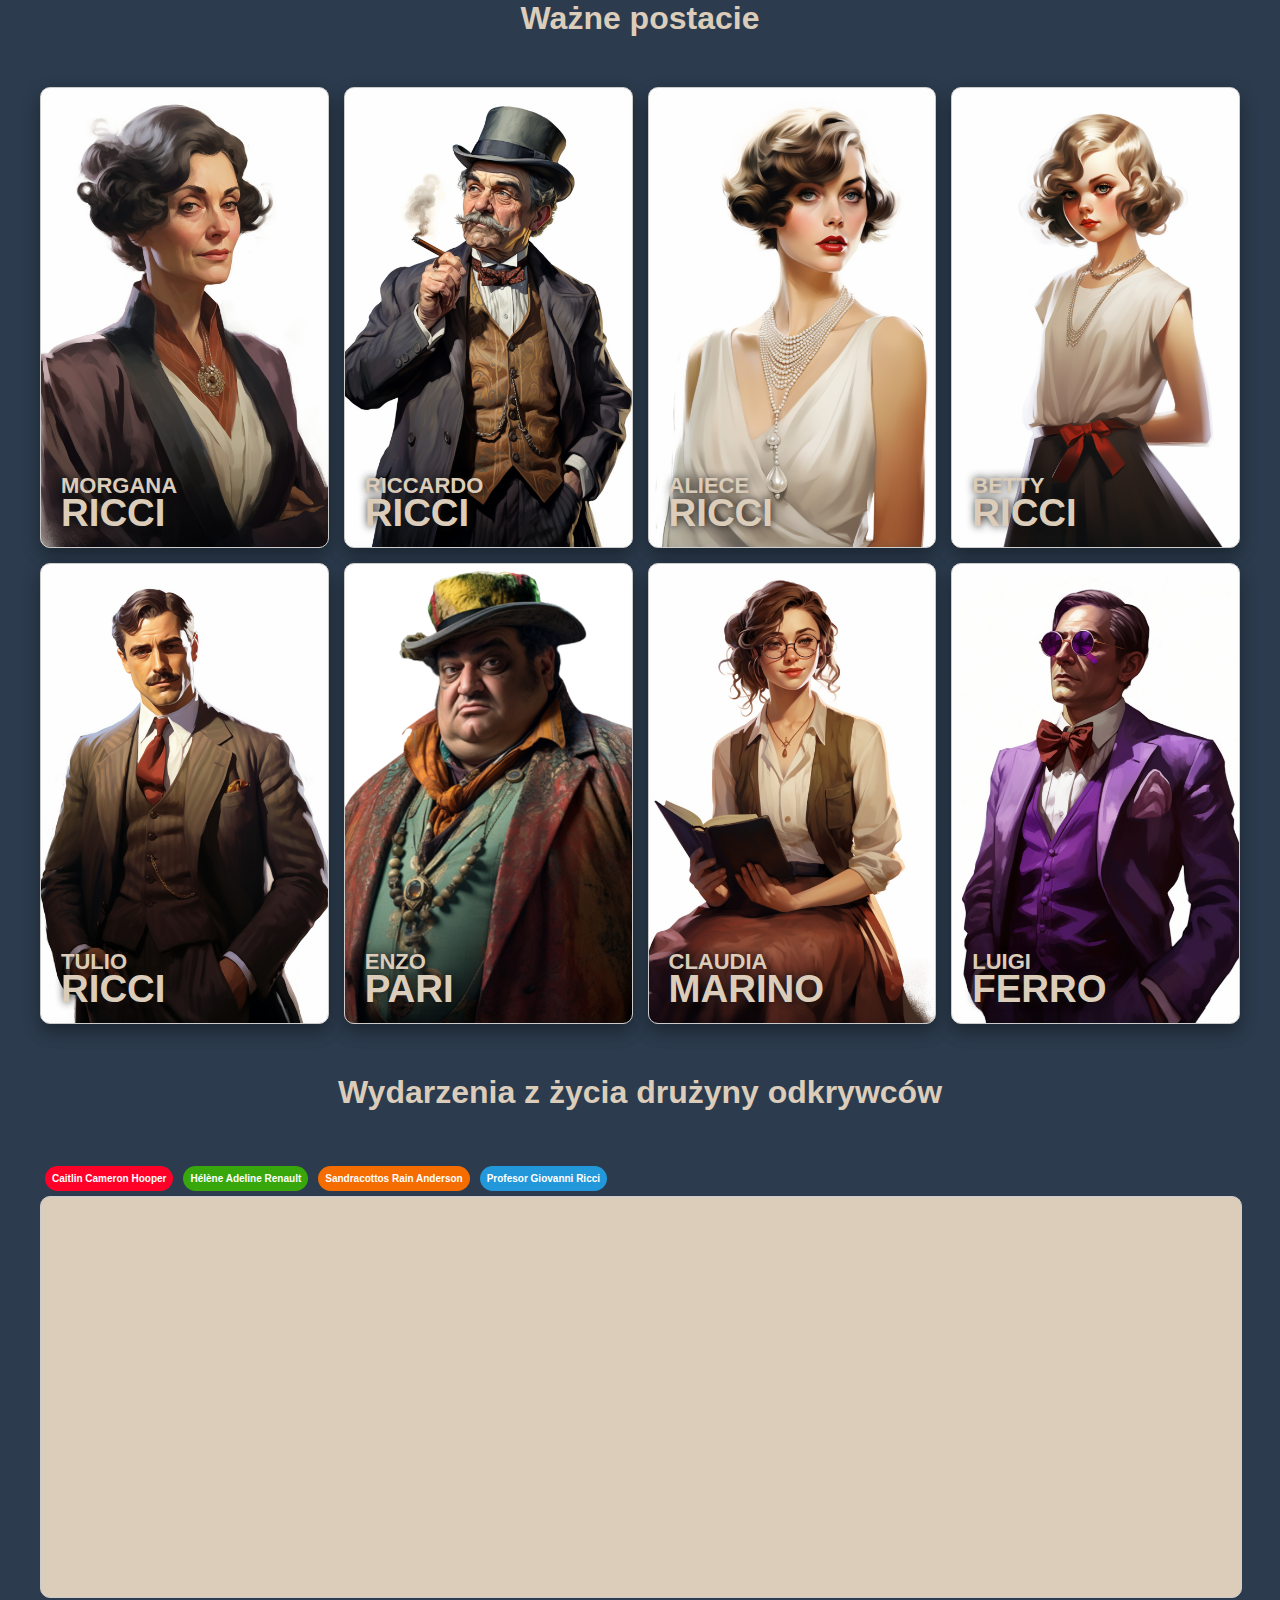
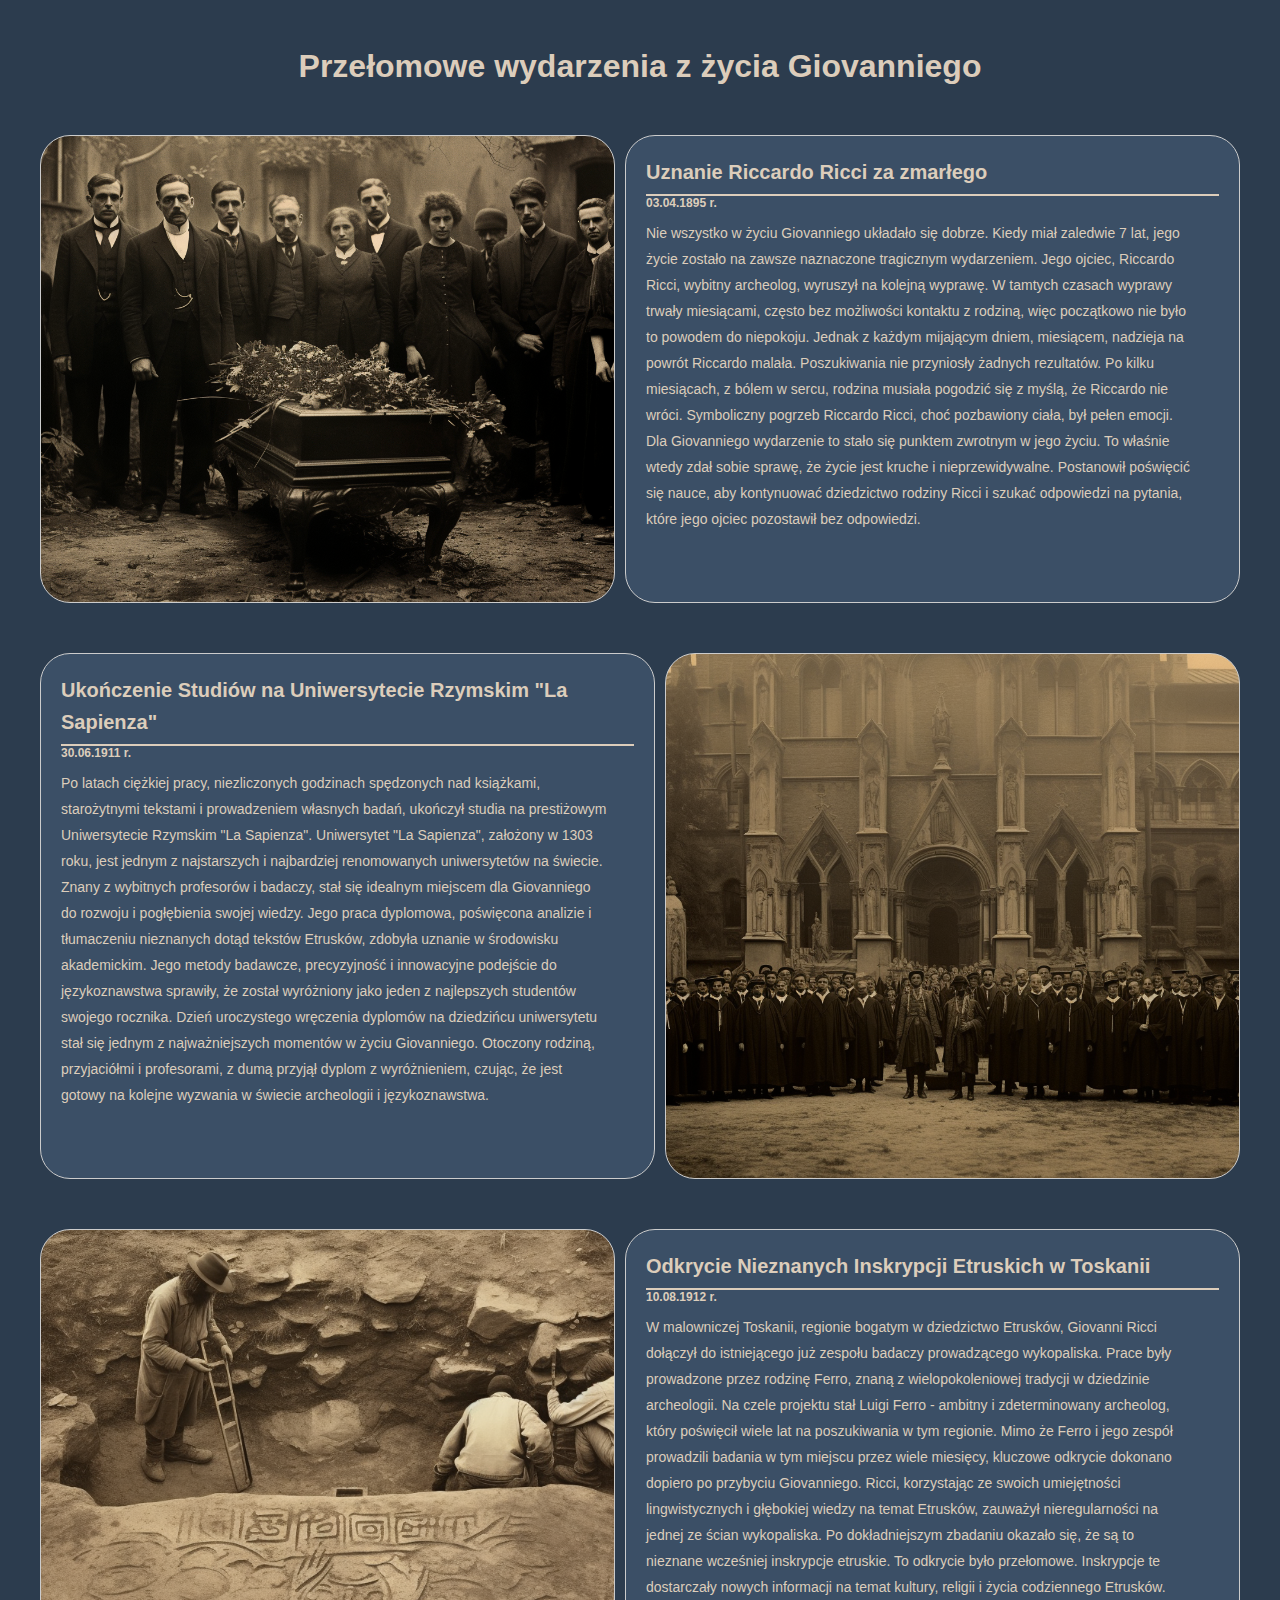
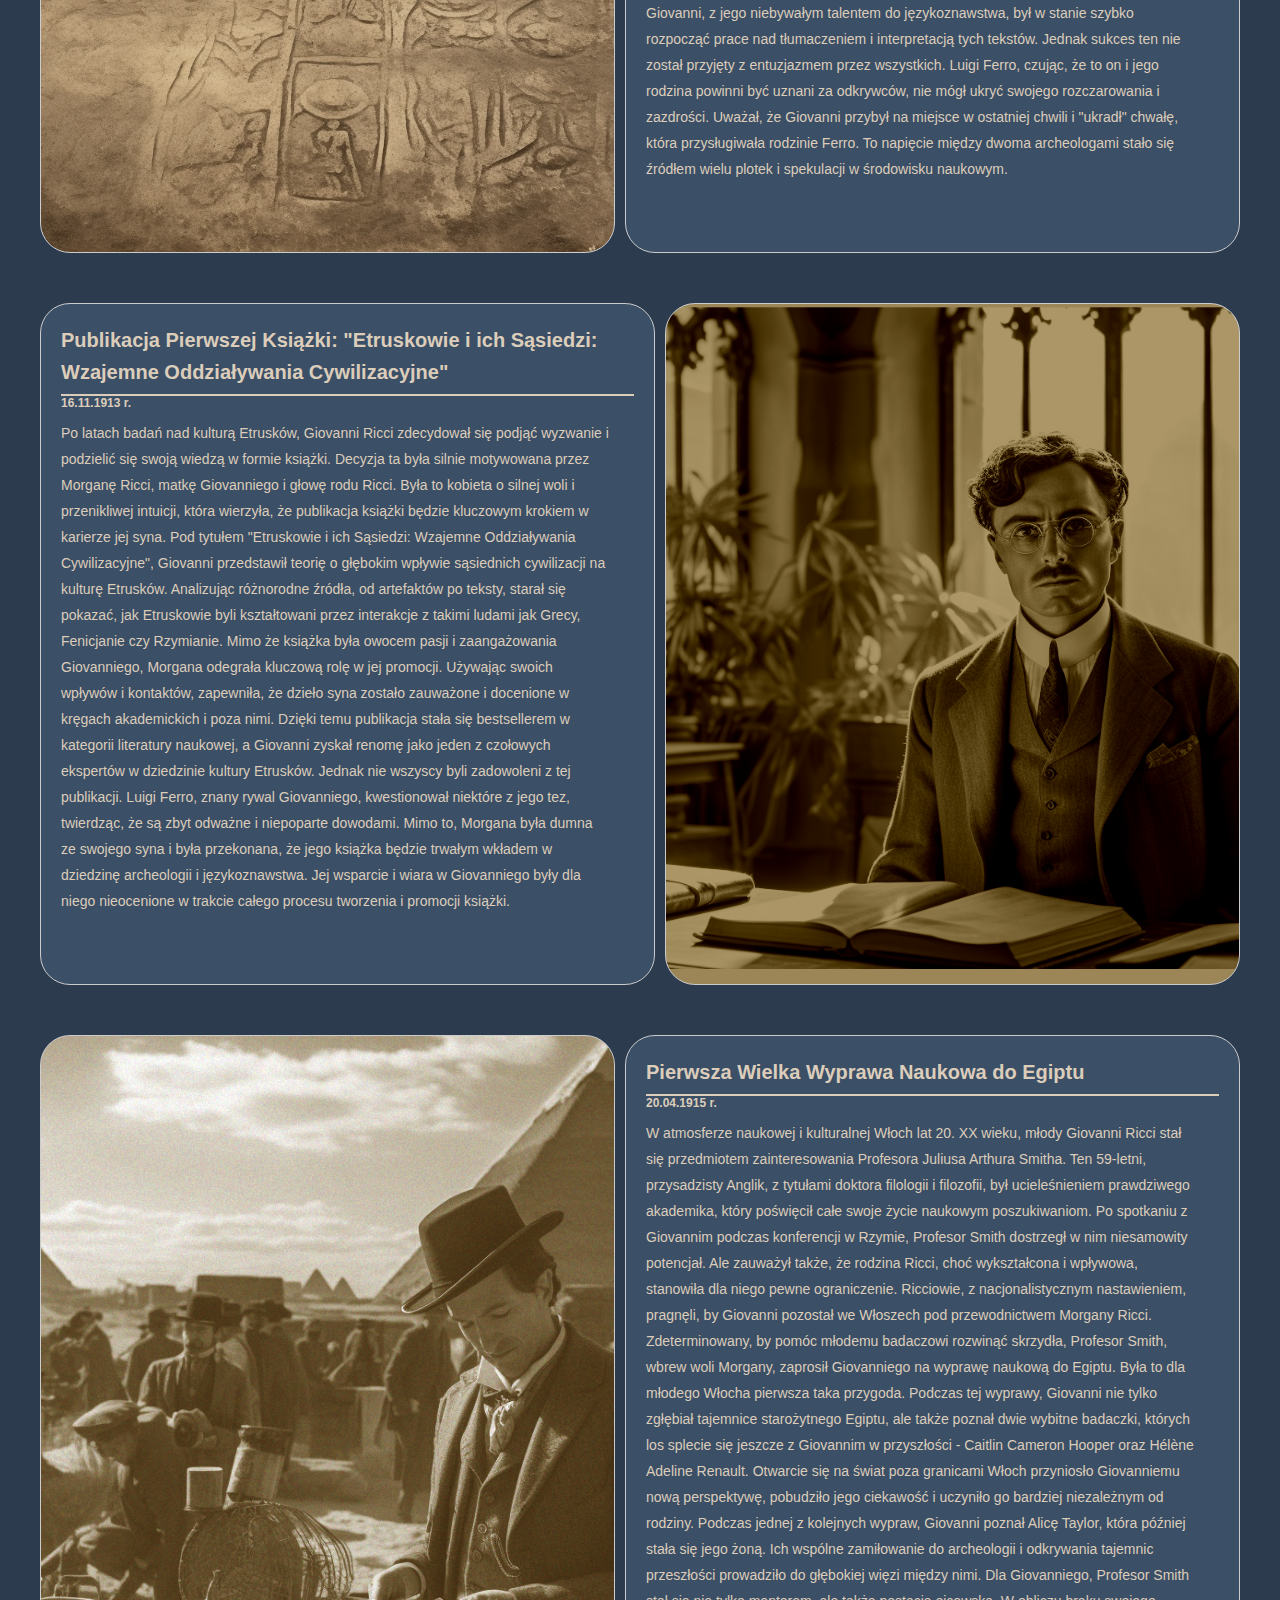
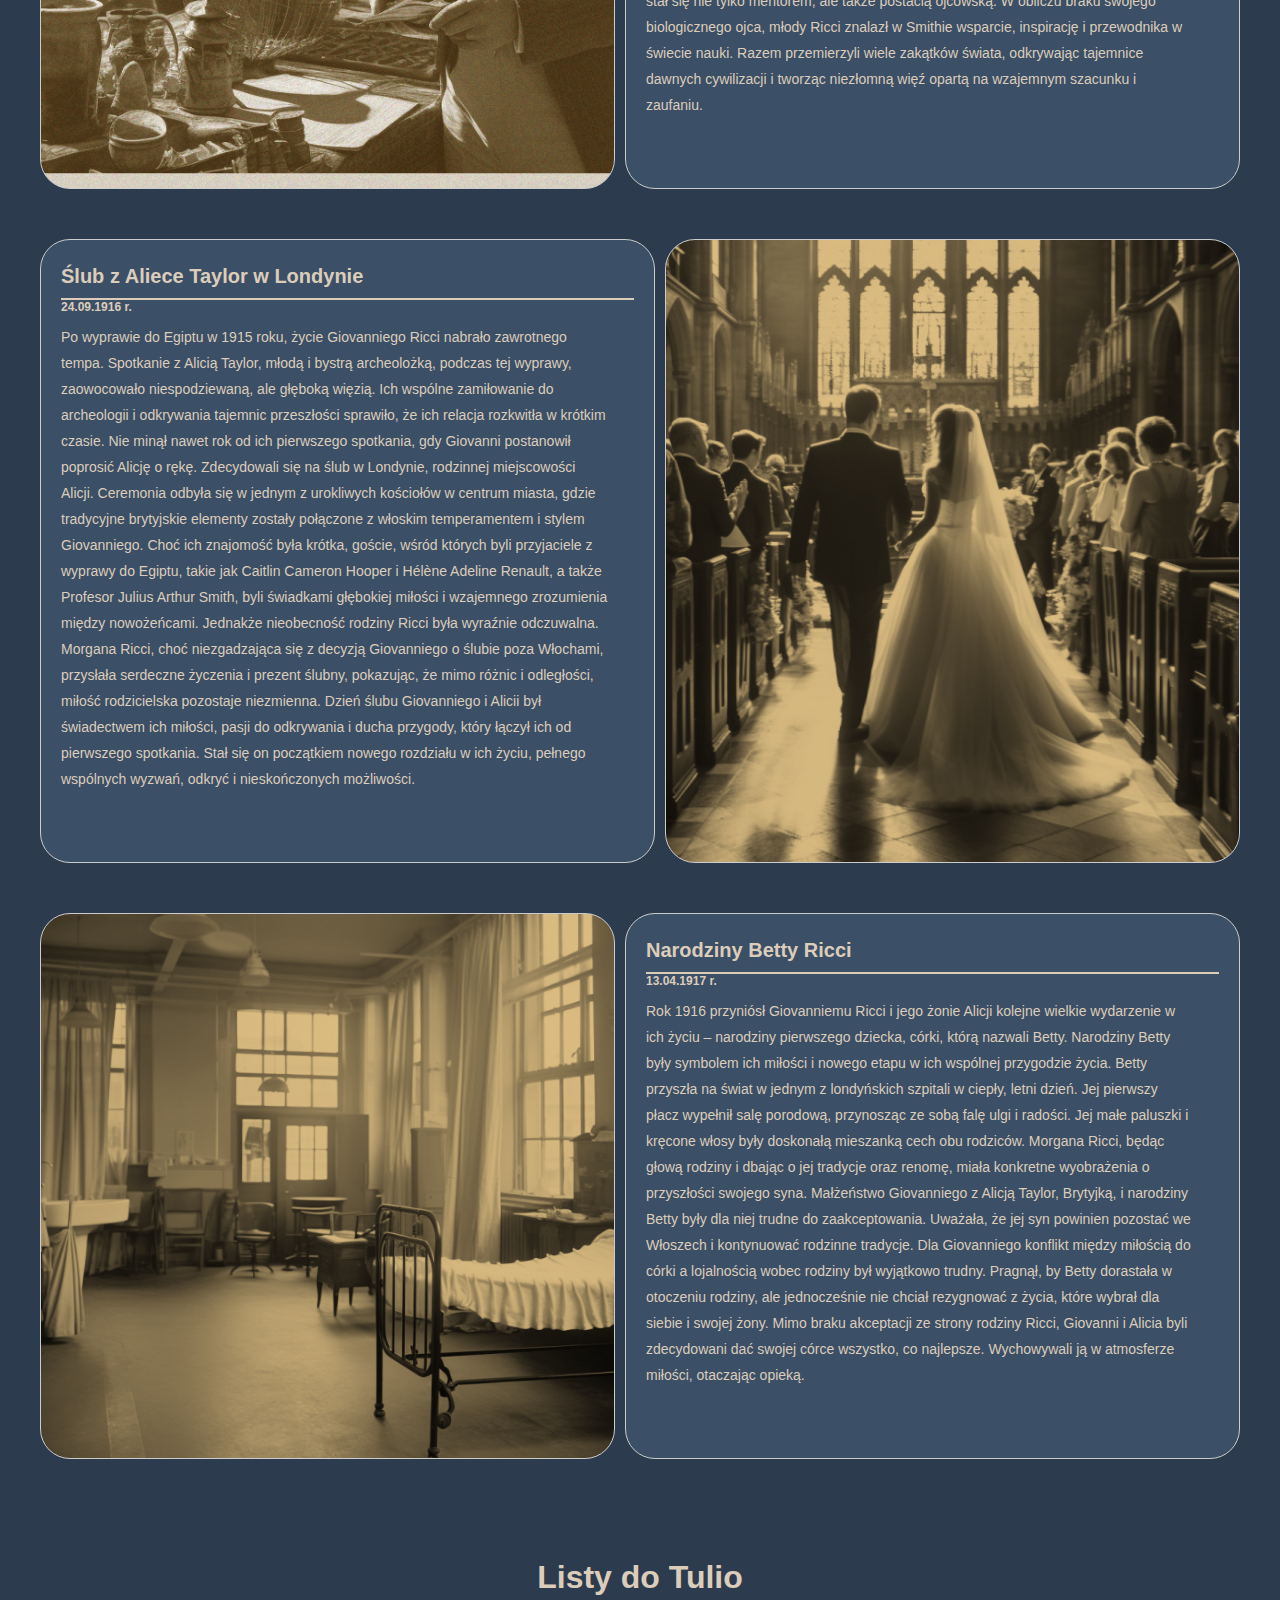
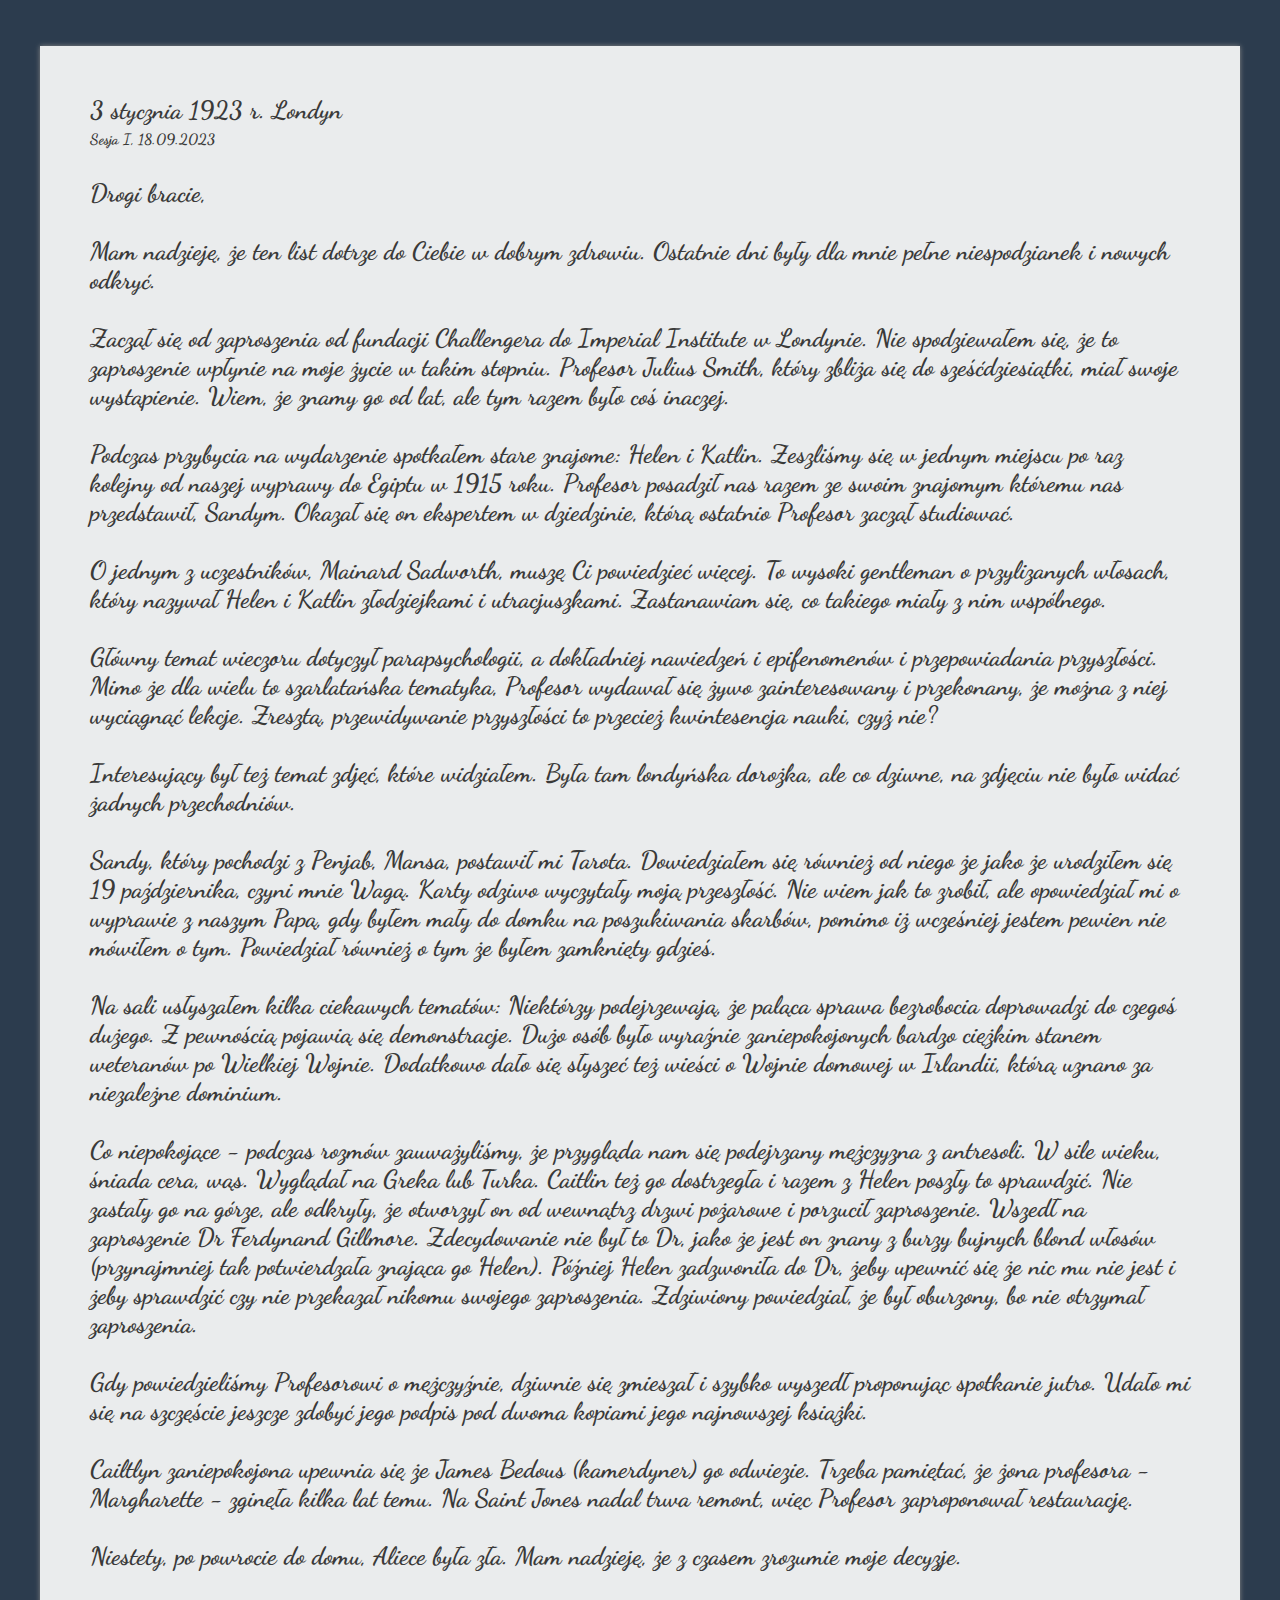
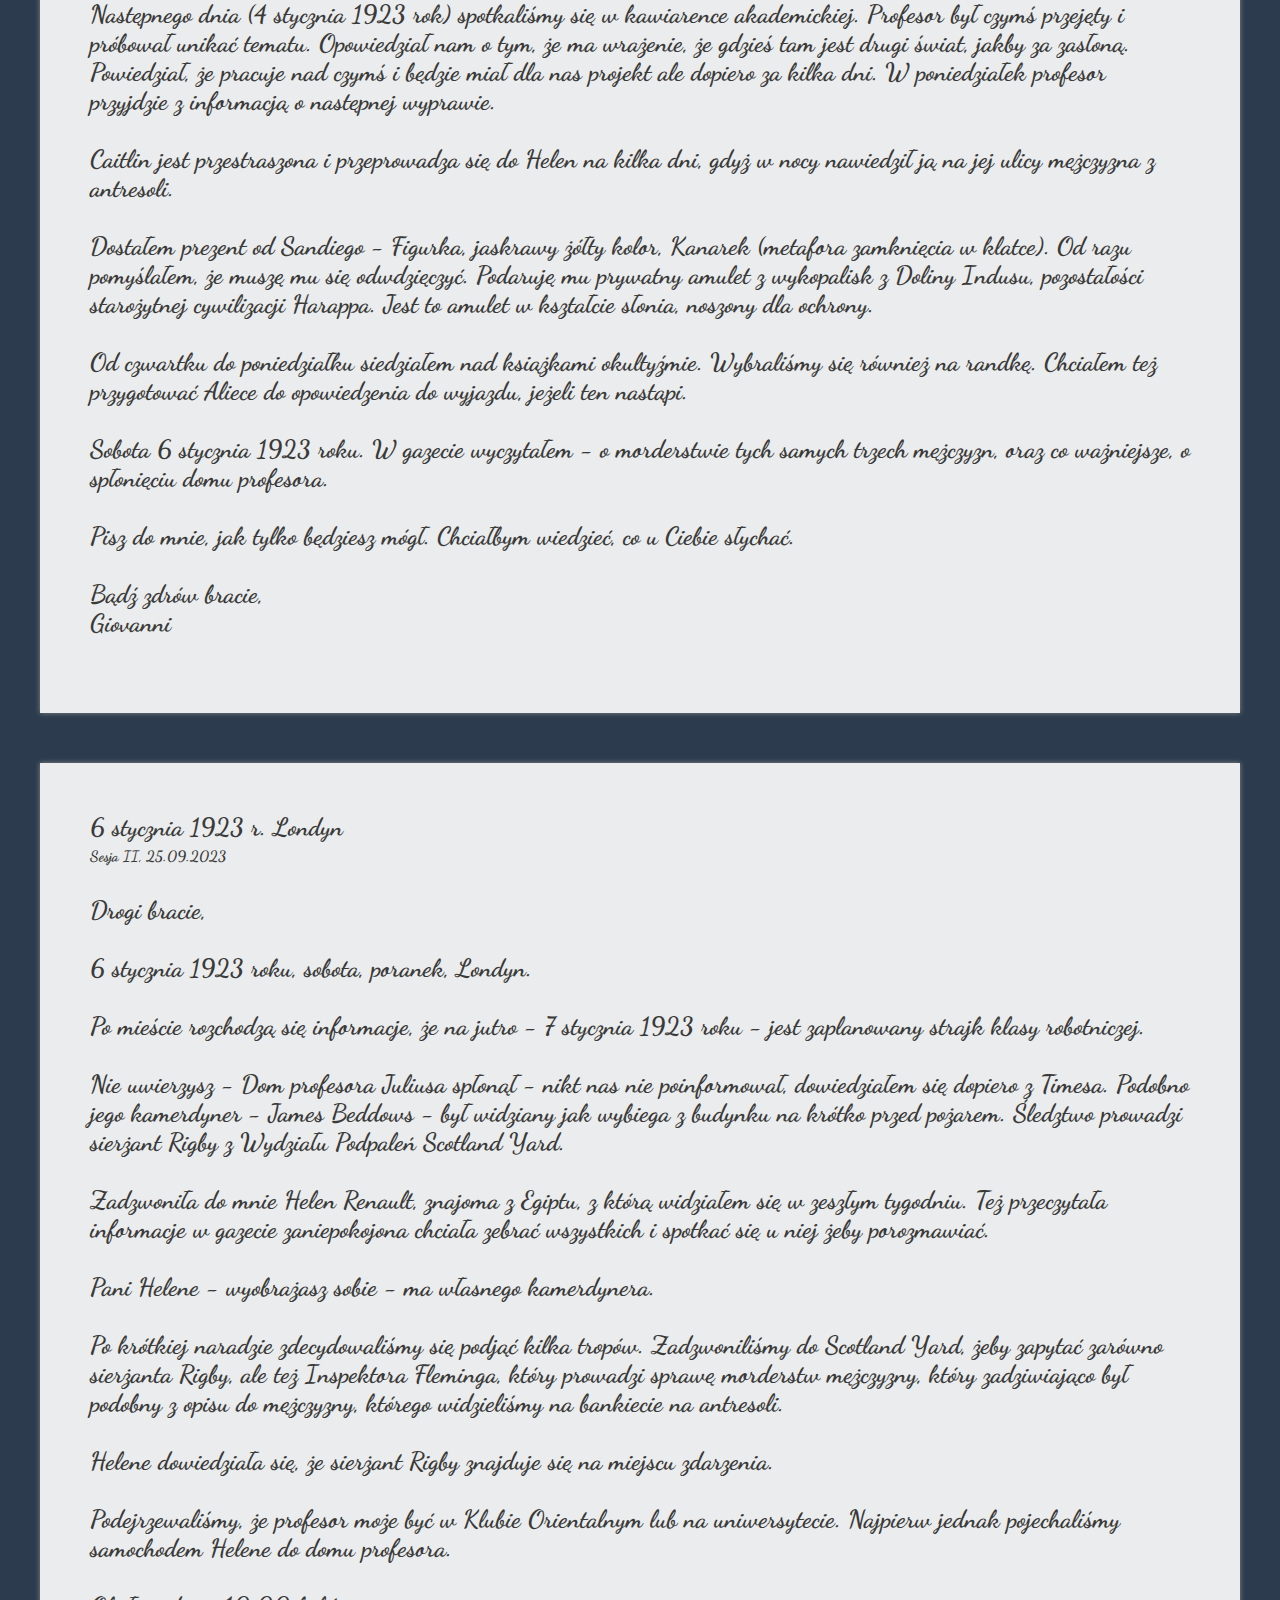
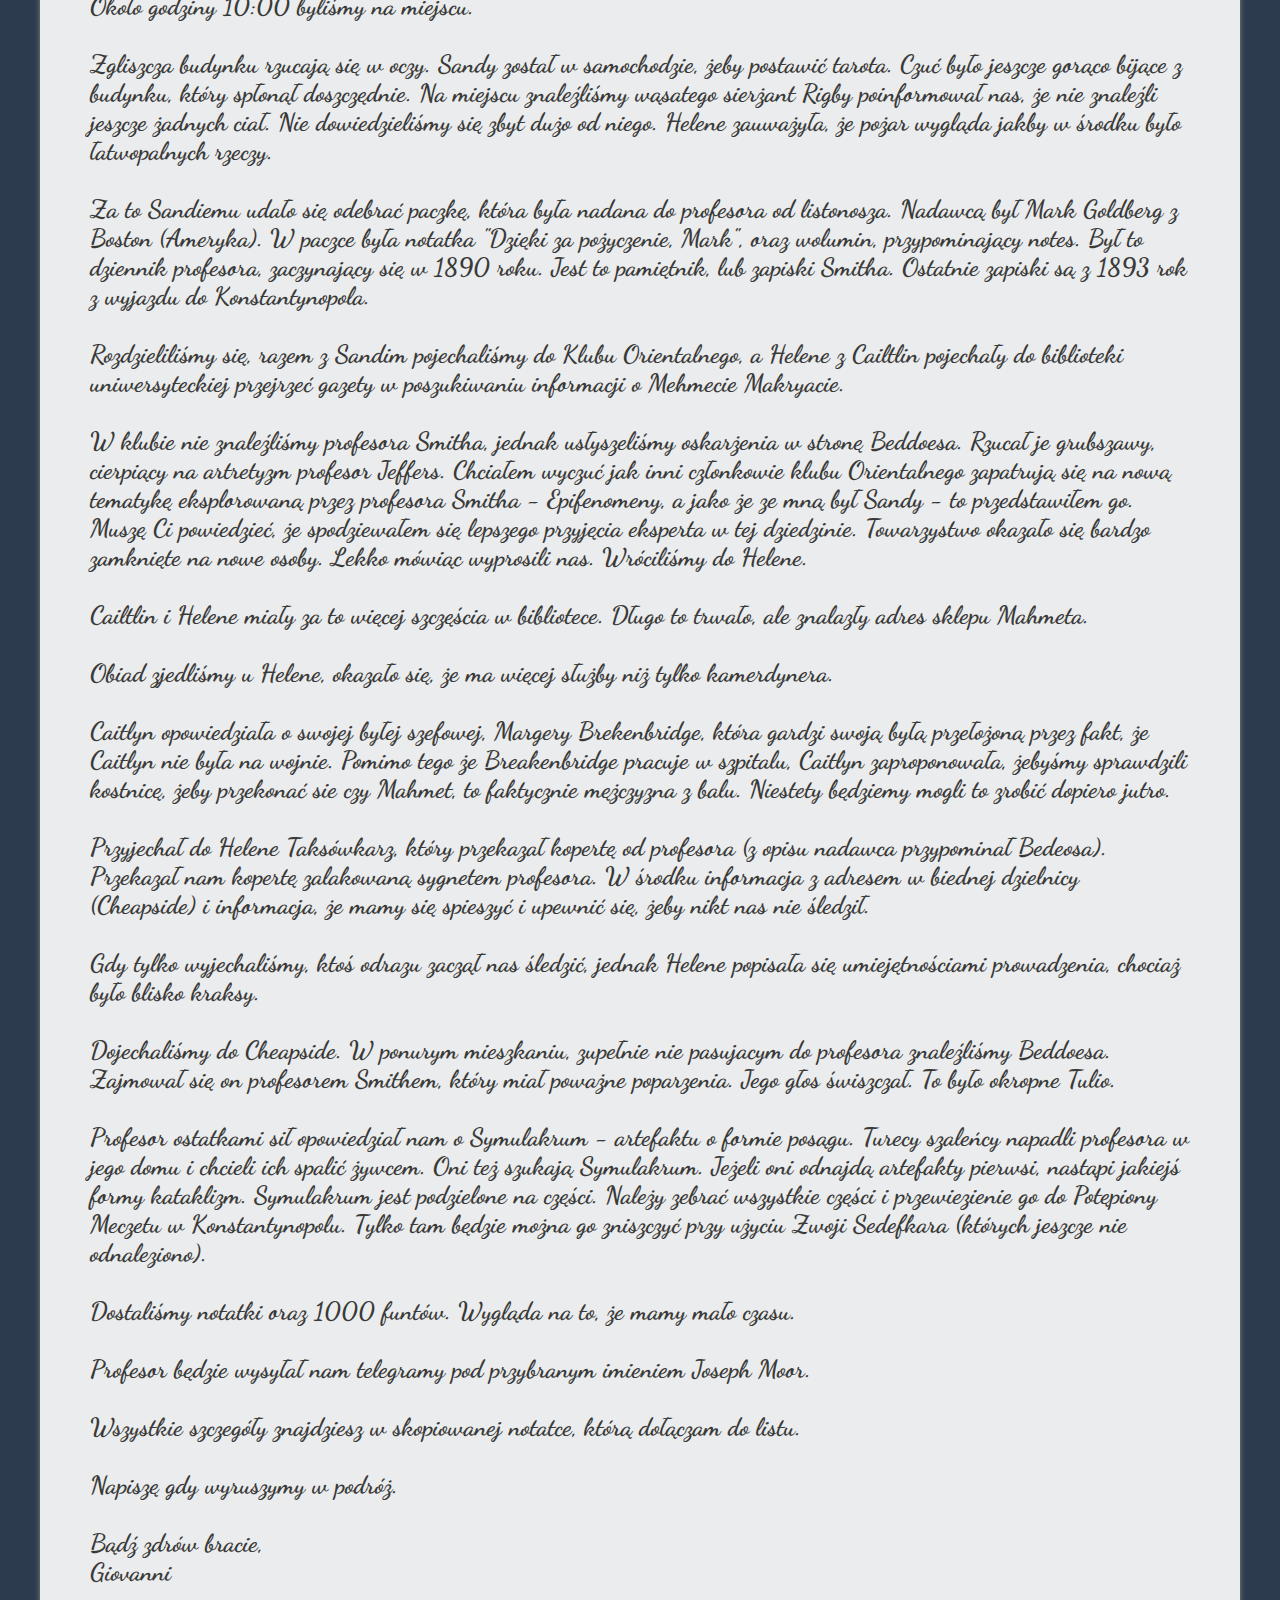
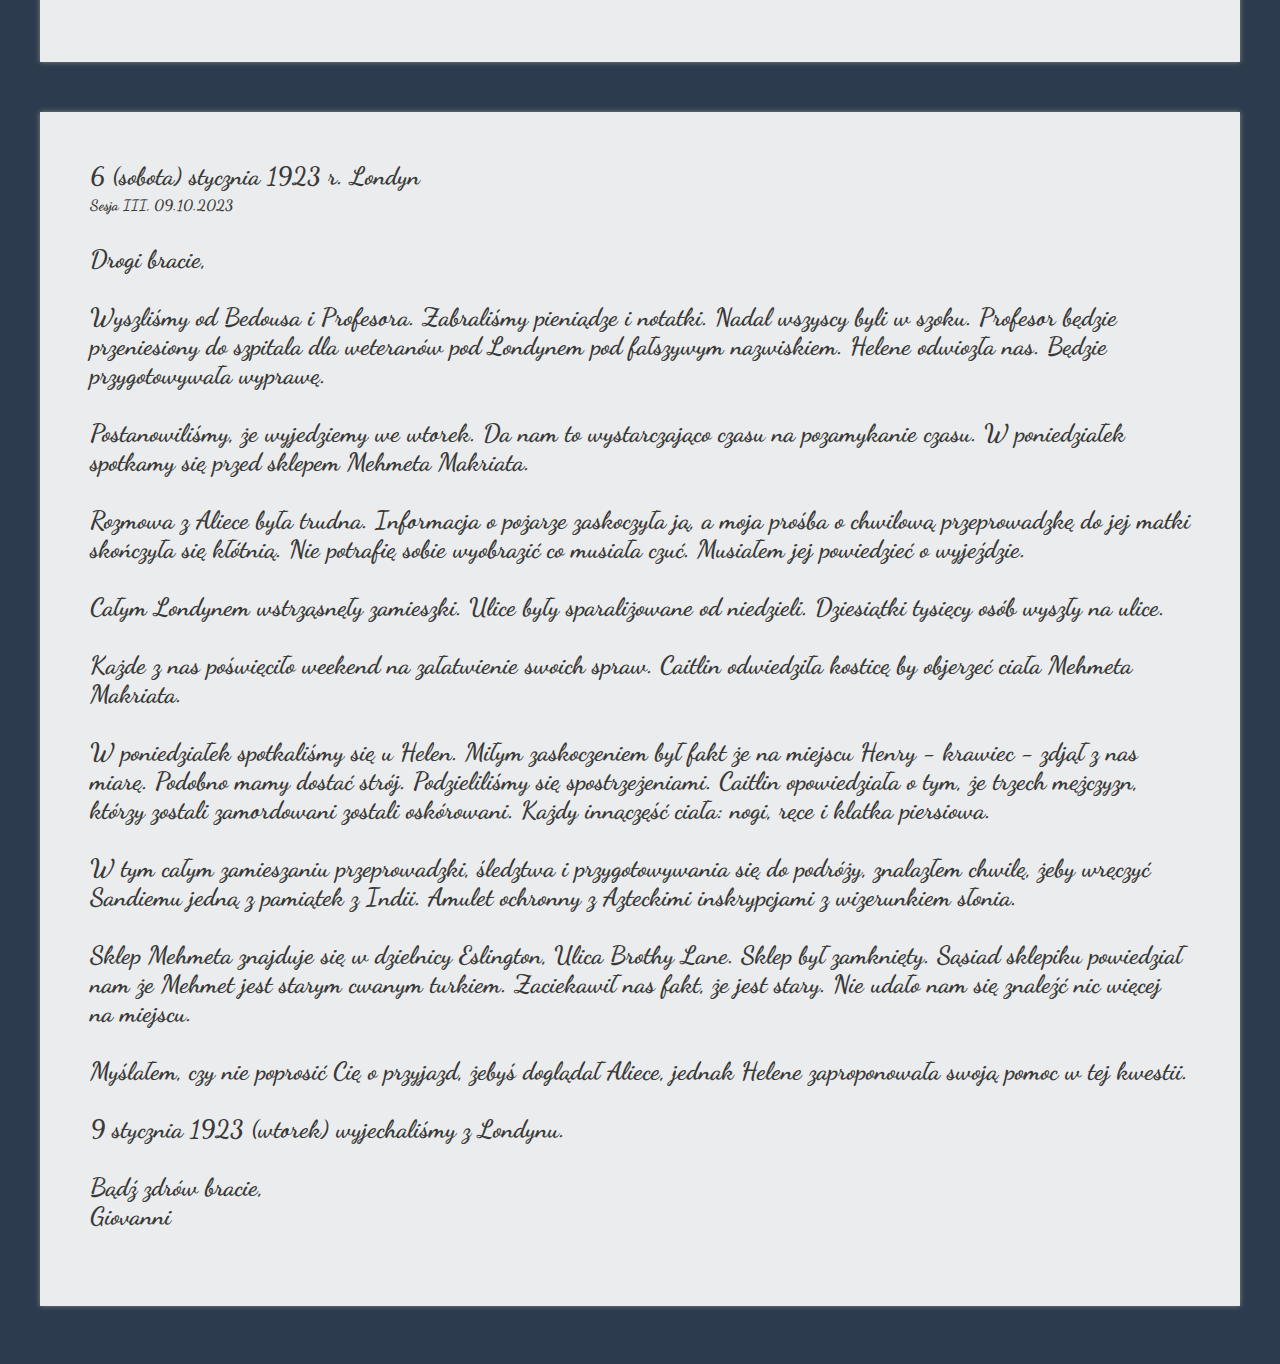
==== commit 0db90377: "Session 3" ====
--- a/index.html
+++ b/index.html
@@ -757,6 +757,48 @@
           Giovanni
         </p>
       </div>
+      <div class="letter">
+        <h2>6 (sobota) stycznia 1923 r. Londyn</h2>
+        <h4>Sesja III, 09.10.2023</h4>
+        <p>Drogi bracie,
+          <br><br>
+          Wyszliśmy od Bedousa i Profesora. Zabraliśmy pieniądze i notatki. Nadal wszyscy byli w szoku. Profesor będzie
+          przeniesiony do szpitala dla weteranów pod Londynem pod fałszywym nazwiskiem.
+          Helene odwiozła nas. Będzie przygotowywała wyprawę.
+          <br><br>
+          Postanowiliśmy, że wyjedziemy we wtorek. Da nam to wystarczająco czasu na pozamykanie czasu. W poniedziałek
+          spotkamy się przed sklepem Mehmeta Makriata.
+          <br><br>
+          Rozmowa z Aliece była trudna. Informacja o pożarze zaskoczyła ją, a moja prośba o chwilową przeprowadzkę do
+          jej matki skończyła się kłótnią. Nie potrafię sobie wyobrazić co musiała czuć. Musiałem jej powiedzieć o
+          wyjeździe.
+          <br><br>
+          Całym Londynem wstrząsnęły zamieszki. Ulice były sparaliżowane od niedzieli. Dziesiątki tysięcy osób wyszły na
+          ulice.
+          <br><br>
+          Każde z nas poświęciło weekend na załatwienie swoich spraw. Caitlin odwiedziła kosticę by objerzeć ciała
+          Mehmeta Makriata.
+          <br><br>
+          W poniedziałek spotkaliśmy się u Helen. Miłym zaskoczeniem był fakt że na miejscu Henry - krawiec - zdjął z
+          nas miarę. Podobno mamy dostać strój. Podzieliliśmy się spostrzeżeniami. Caitlin opowiedziała o tym, że trzech
+          mężczyzn, którzy zostali zamordowani zostali oskórowani. Każdy innączęść ciała: nogi, ręce i klatka piersiowa.
+          <br><br>
+          W tym całym zamieszaniu przeprowadzki, śledztwa i przygotowywania się do podróży, znalazłem chwilę, żeby
+          wręczyć Sandiemu jedną z pamiątek z Indii. Amulet ochronny z Azteckimi inskrypcjami z wizerunkiem słonia.
+          <br><br>
+          Sklep Mehmeta znajduje się w dzielnicy Eslington, Ulica Brothy Lane. Sklep był zamknięty. Sąsiad sklepiku
+          powiedział nam że Mehmet jest starym cwanym turkiem. Zaciekawił nas fakt, że jest stary. Nie udało nam się
+          znaleźć nic więcej na miejscu.
+          <br><br>
+          Myślałem, czy nie poprosić Cię o przyjazd, żebyś doglądał Aliece, jednak Helene zaproponowała swoją pomoc w
+          tej kwestii.
+          <br><br>
+          9 stycznia 1923 (wtorek) wyjechaliśmy z Londynu.
+          <br><br>
+          Bądź zdrów bracie,<br>
+          Giovanni
+        </p>
+      </div>
     </div>
     </div>
   </body>
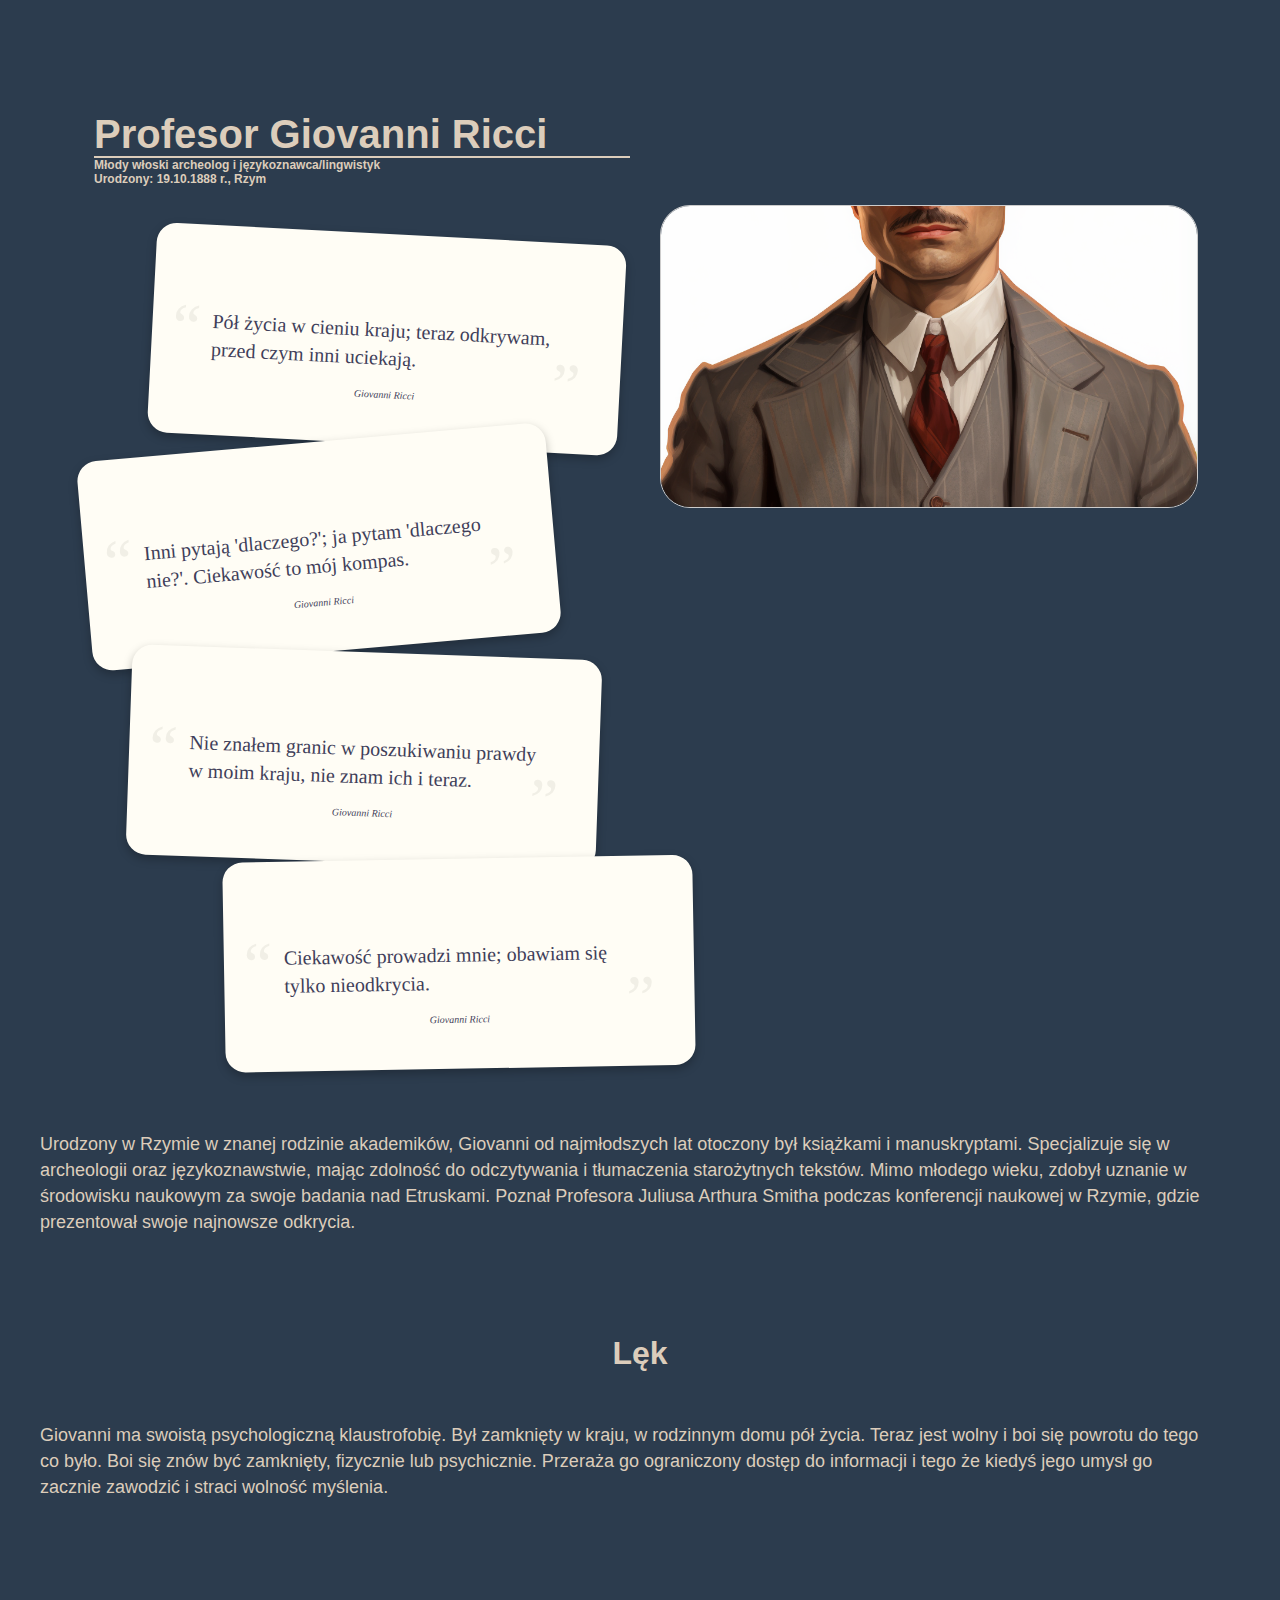
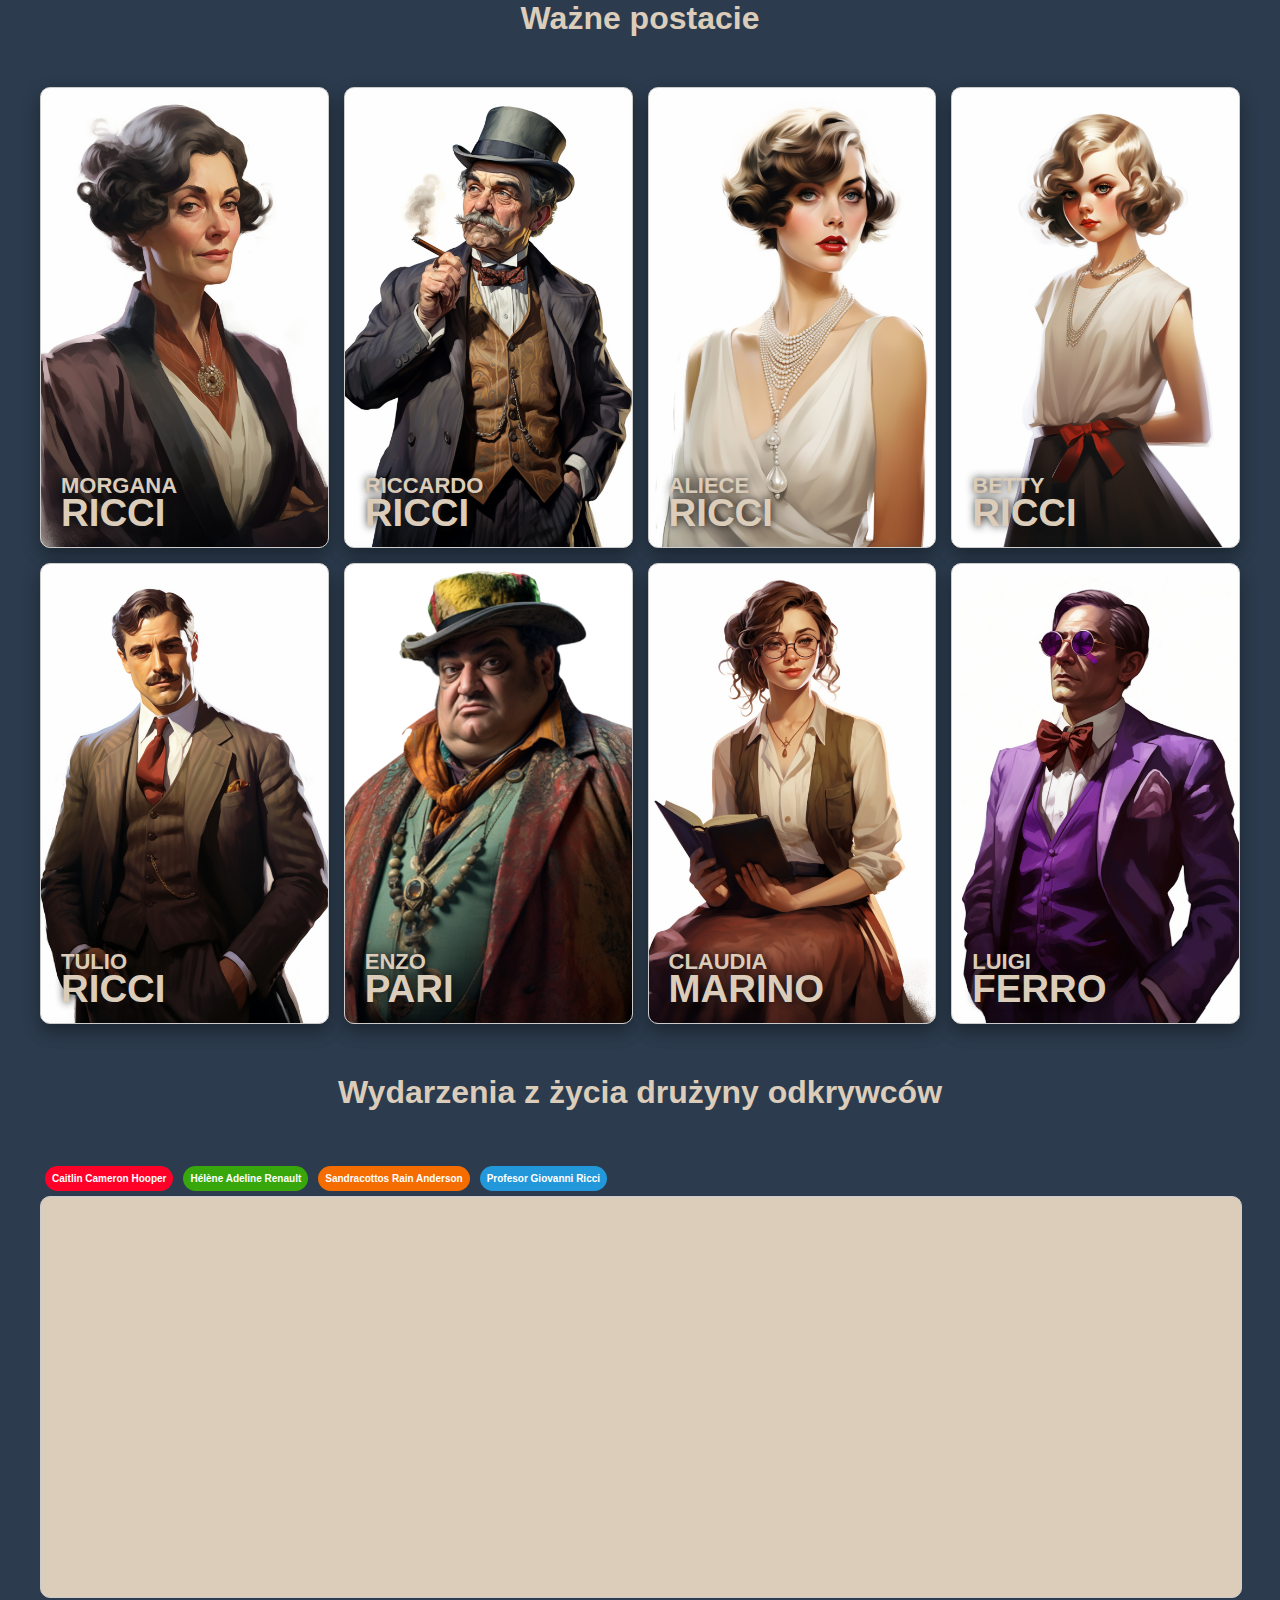
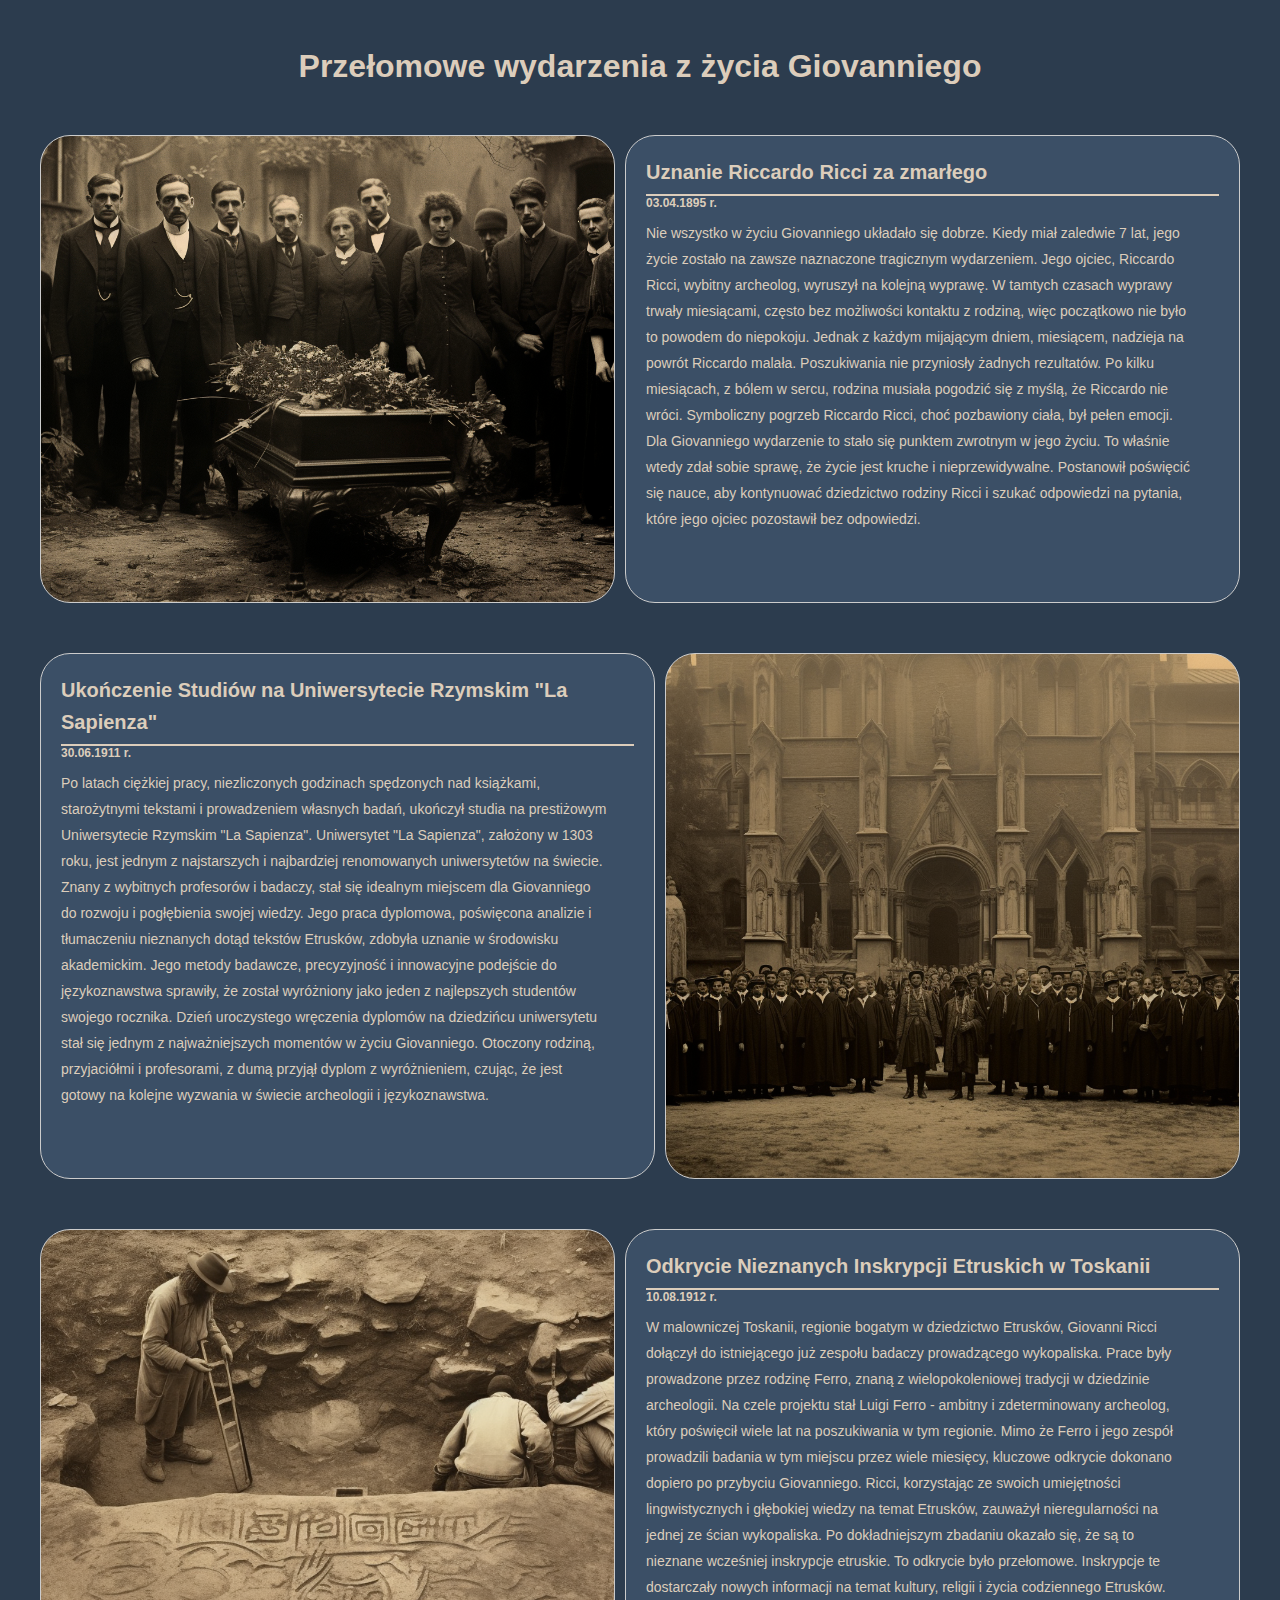
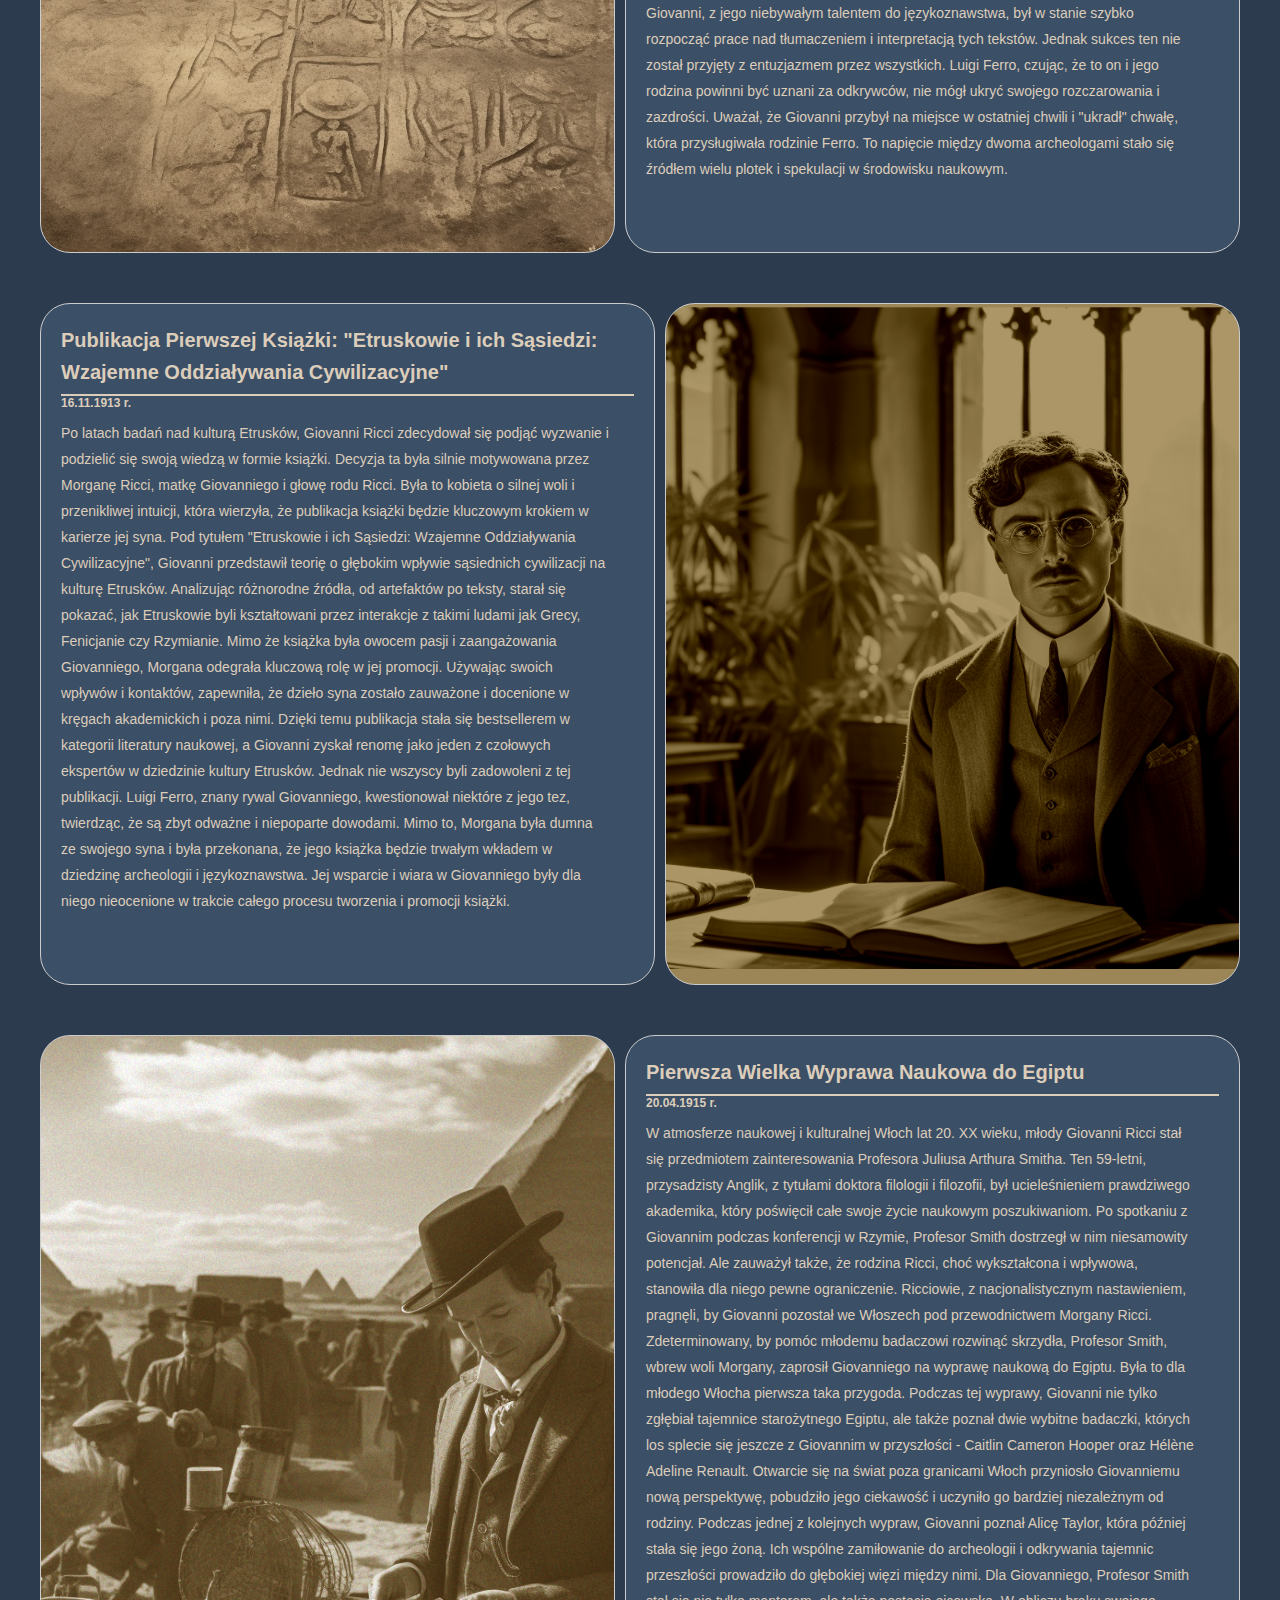
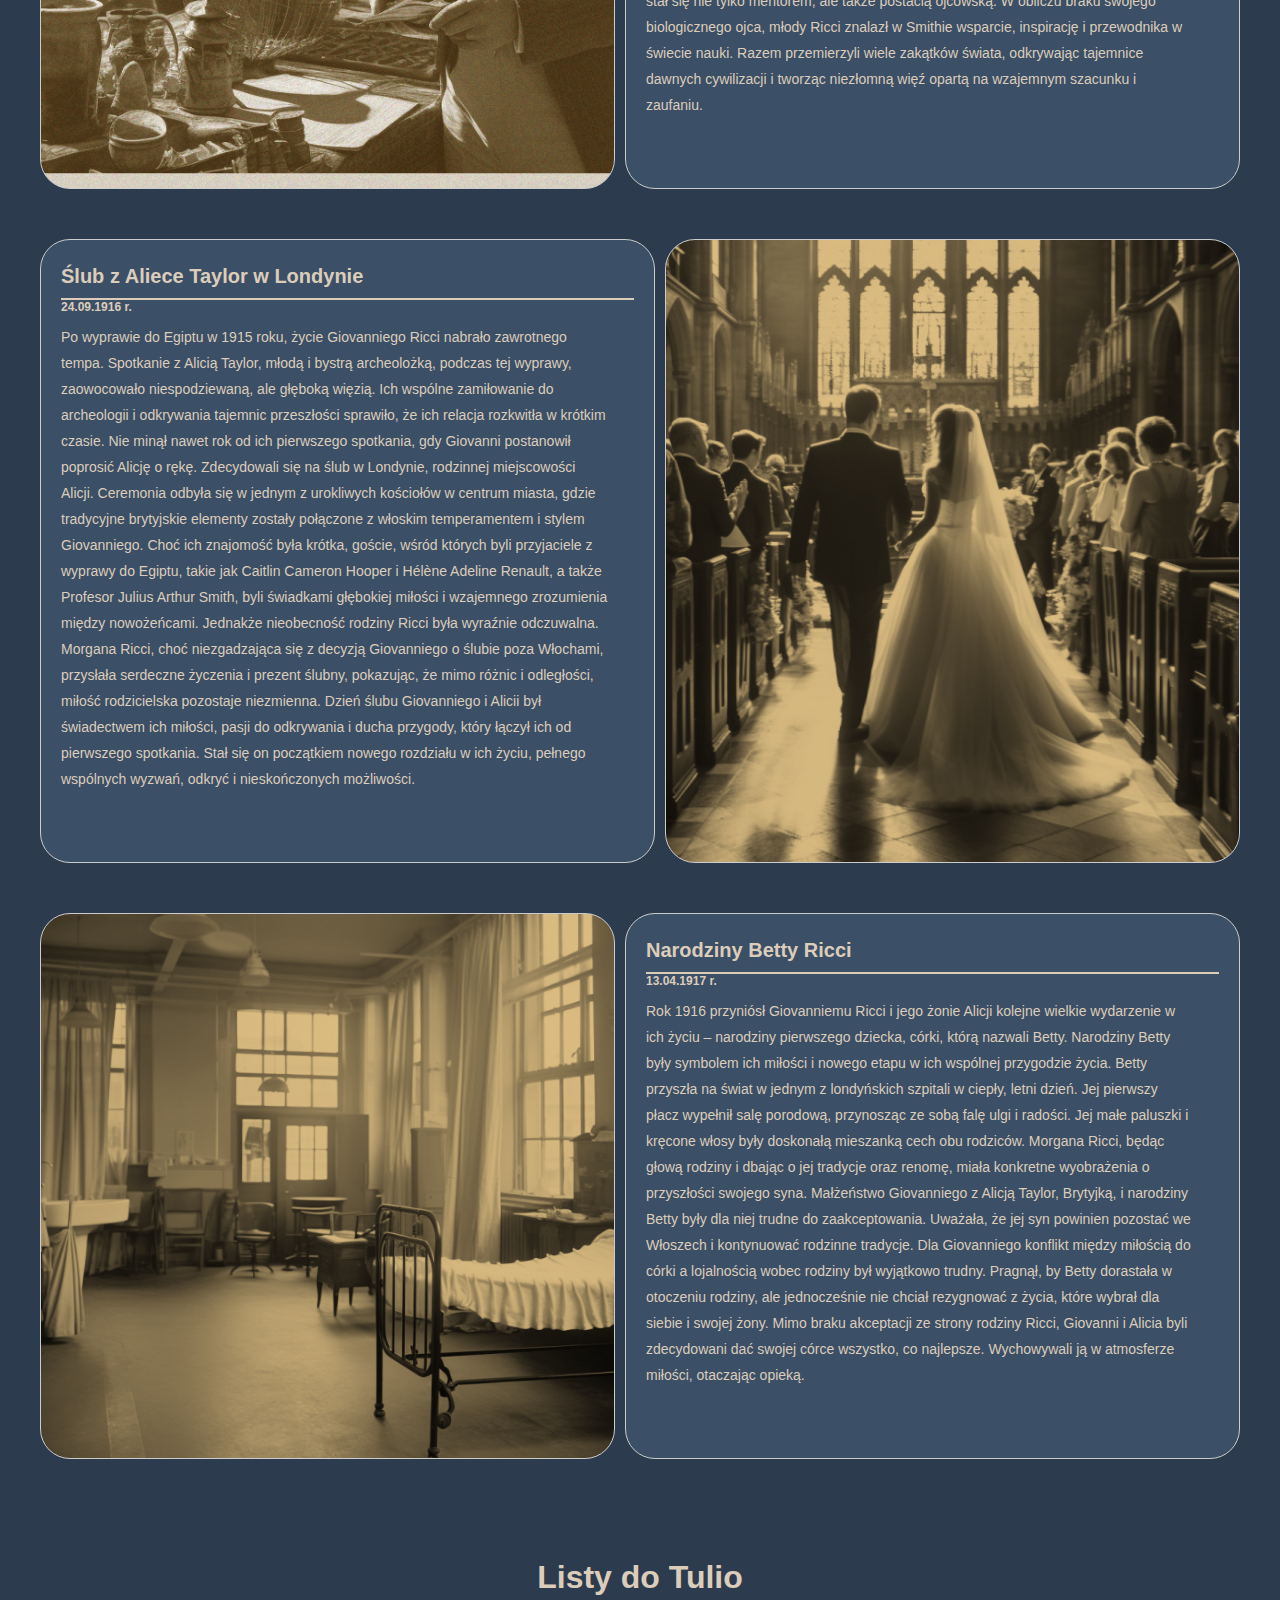
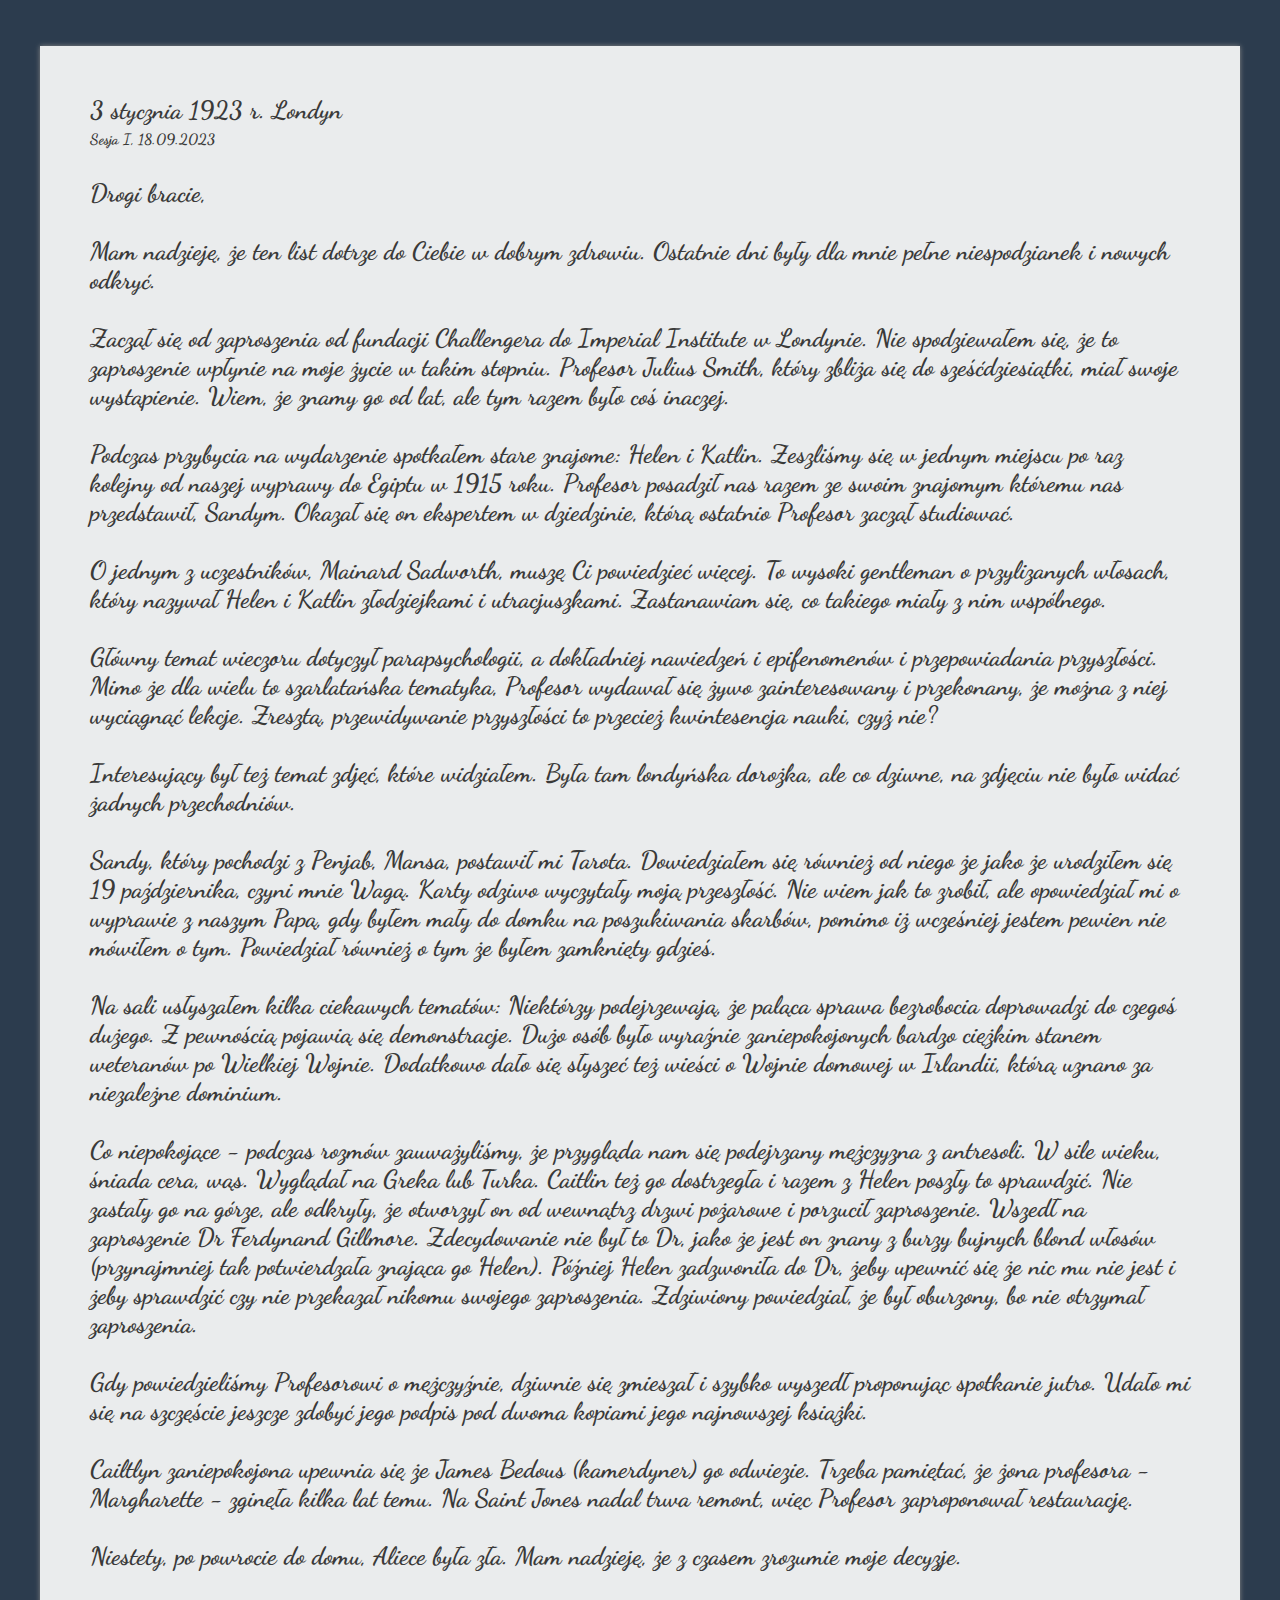
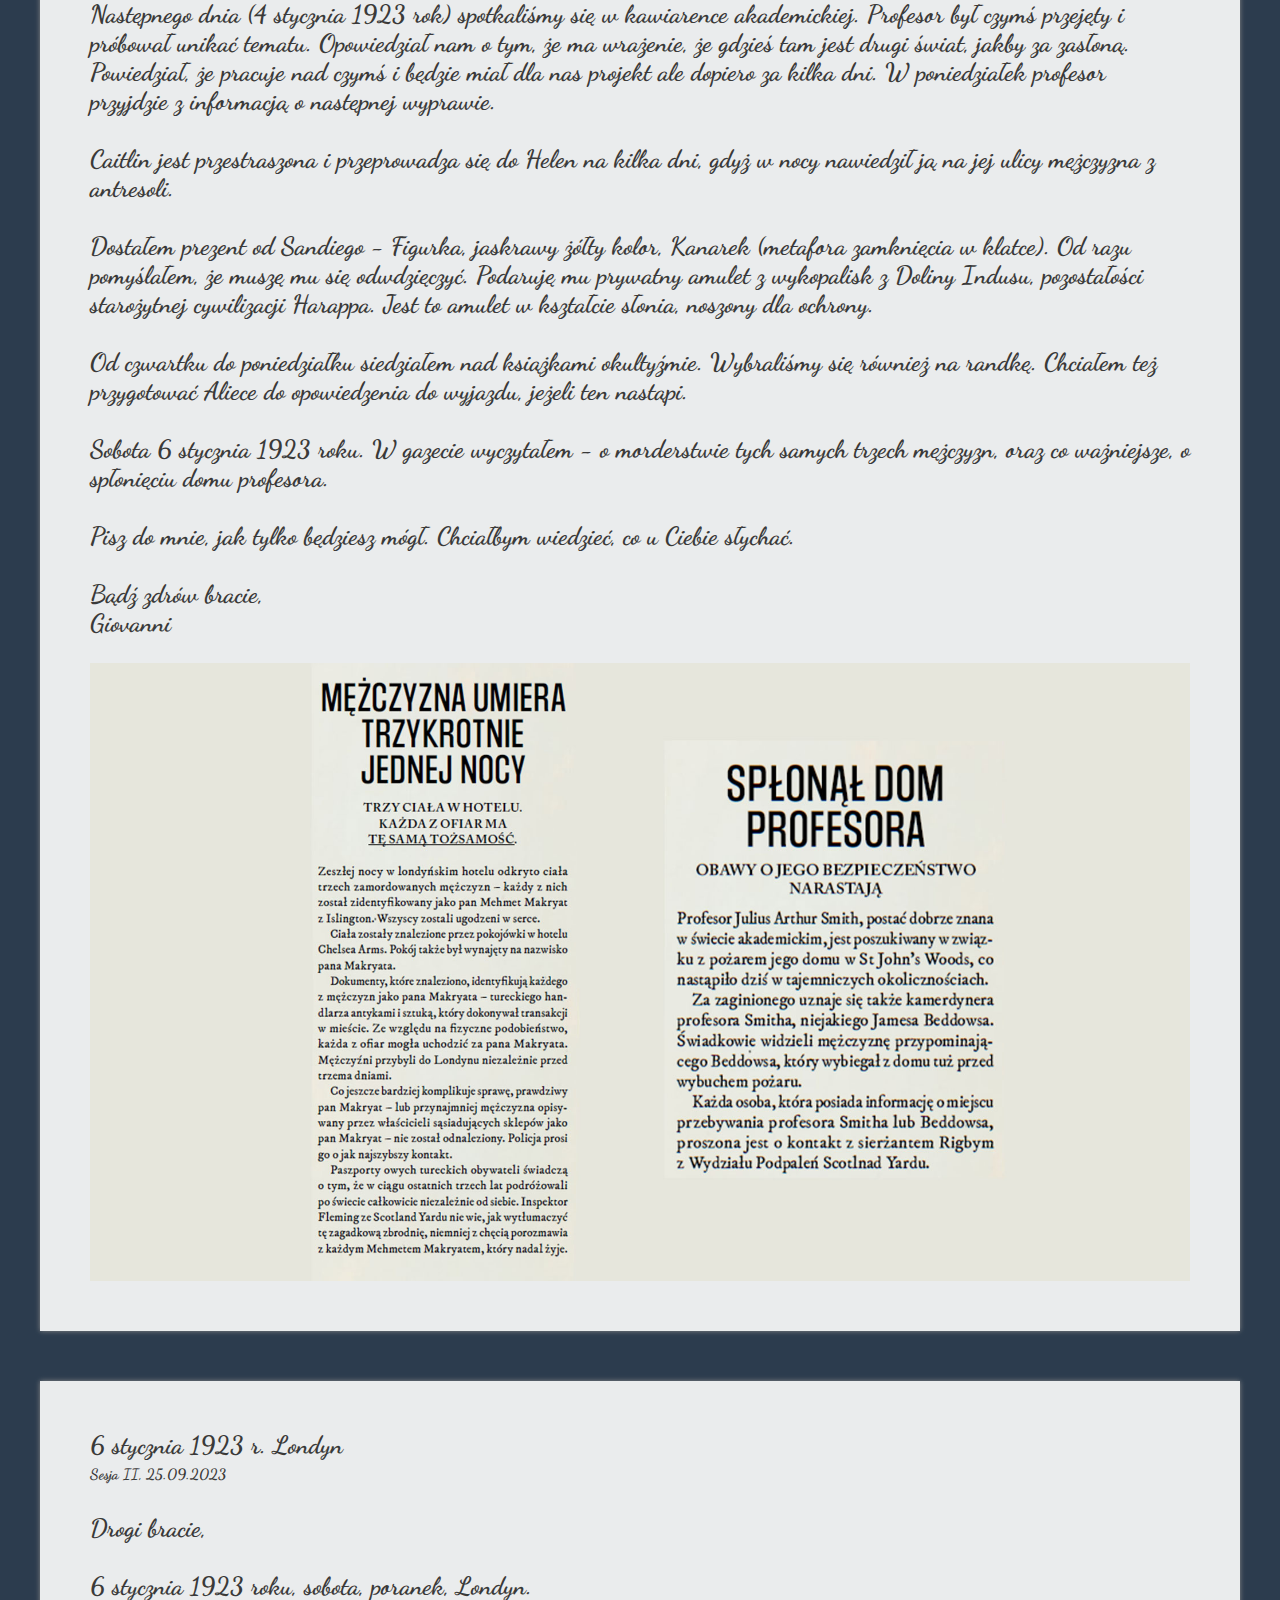
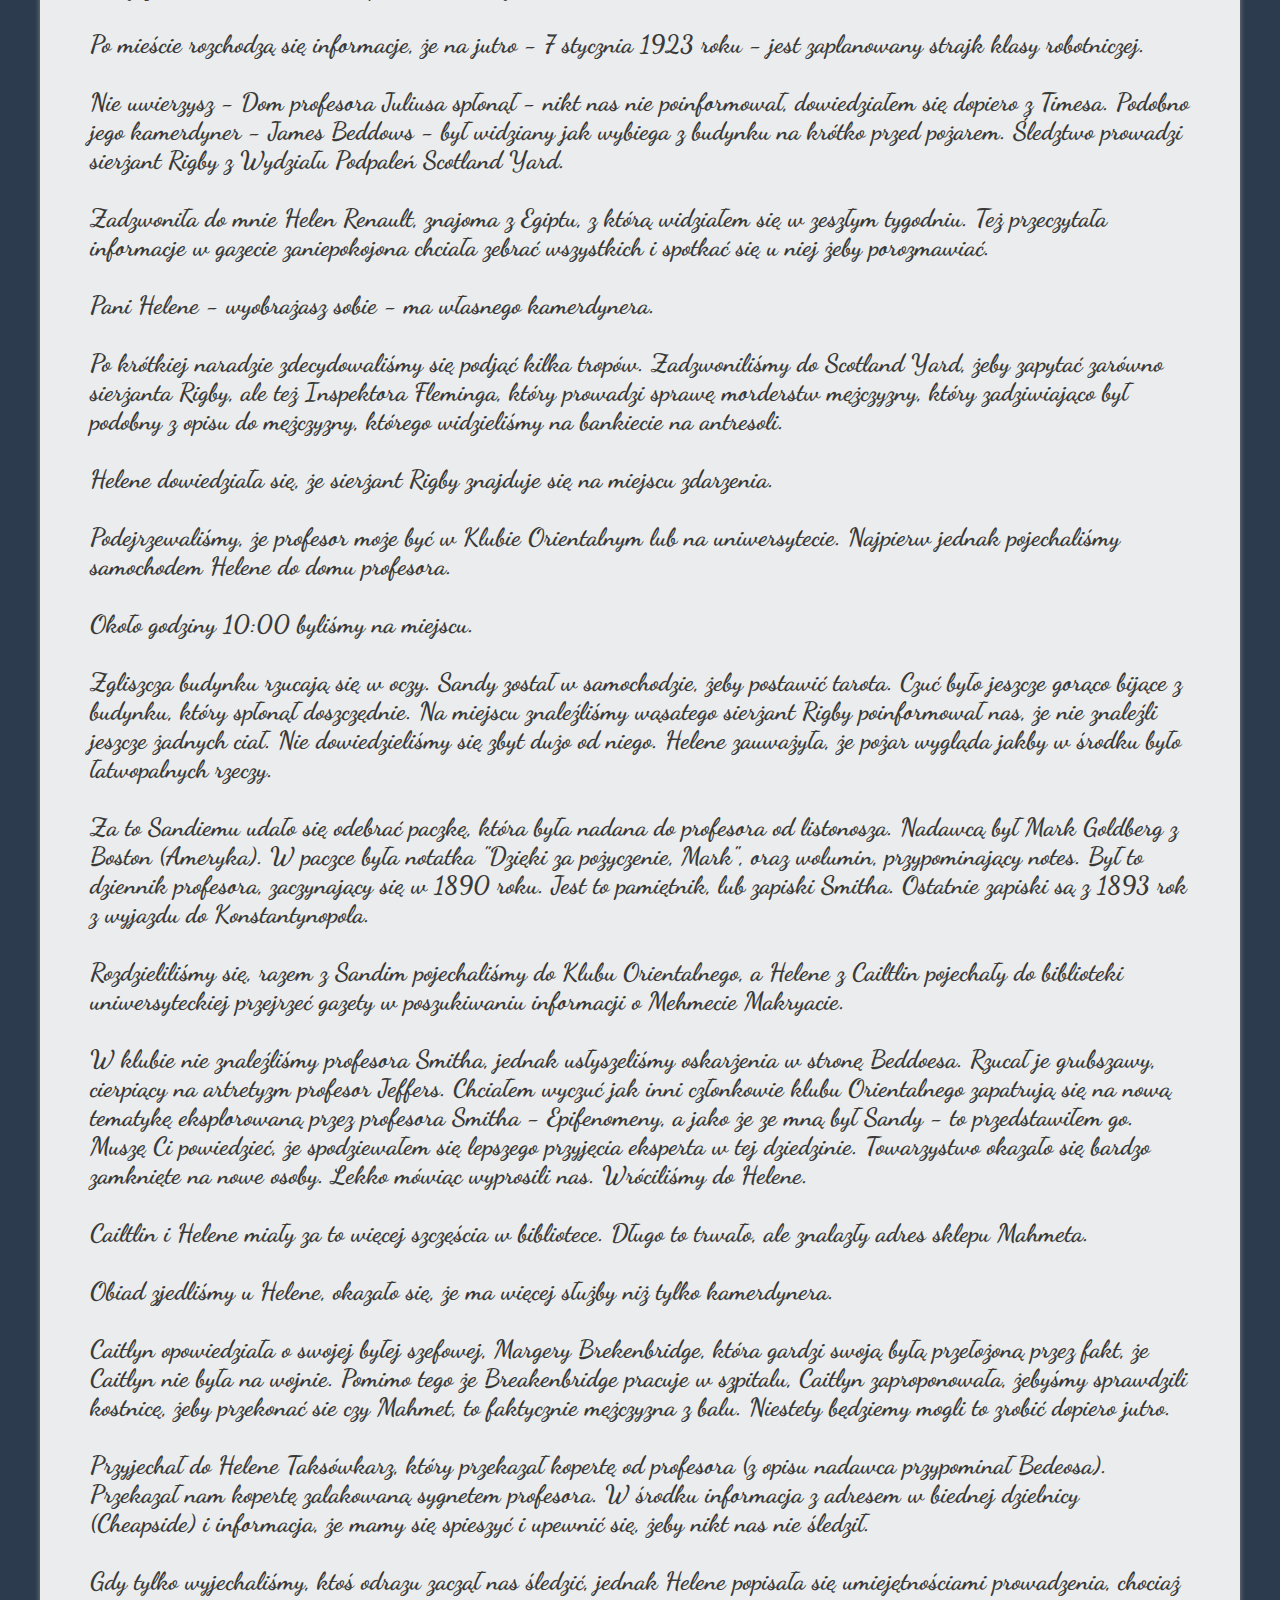
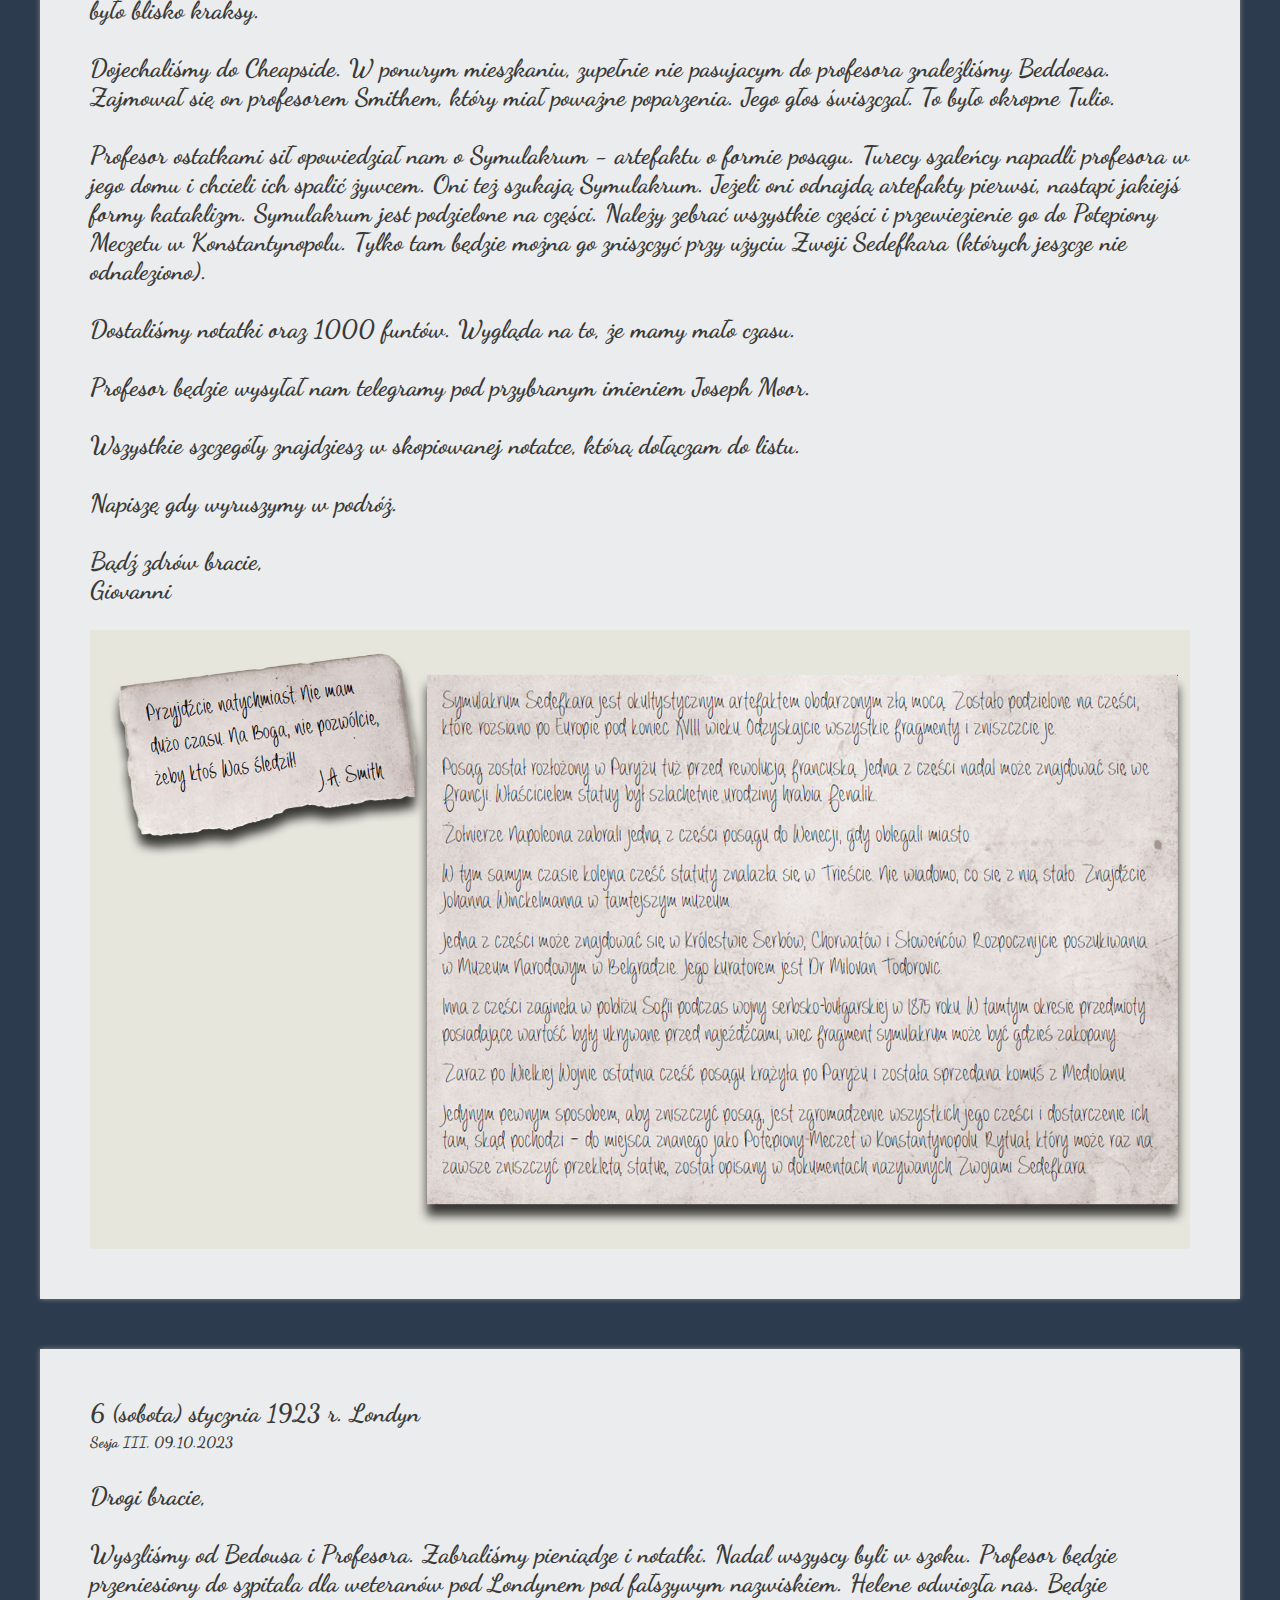
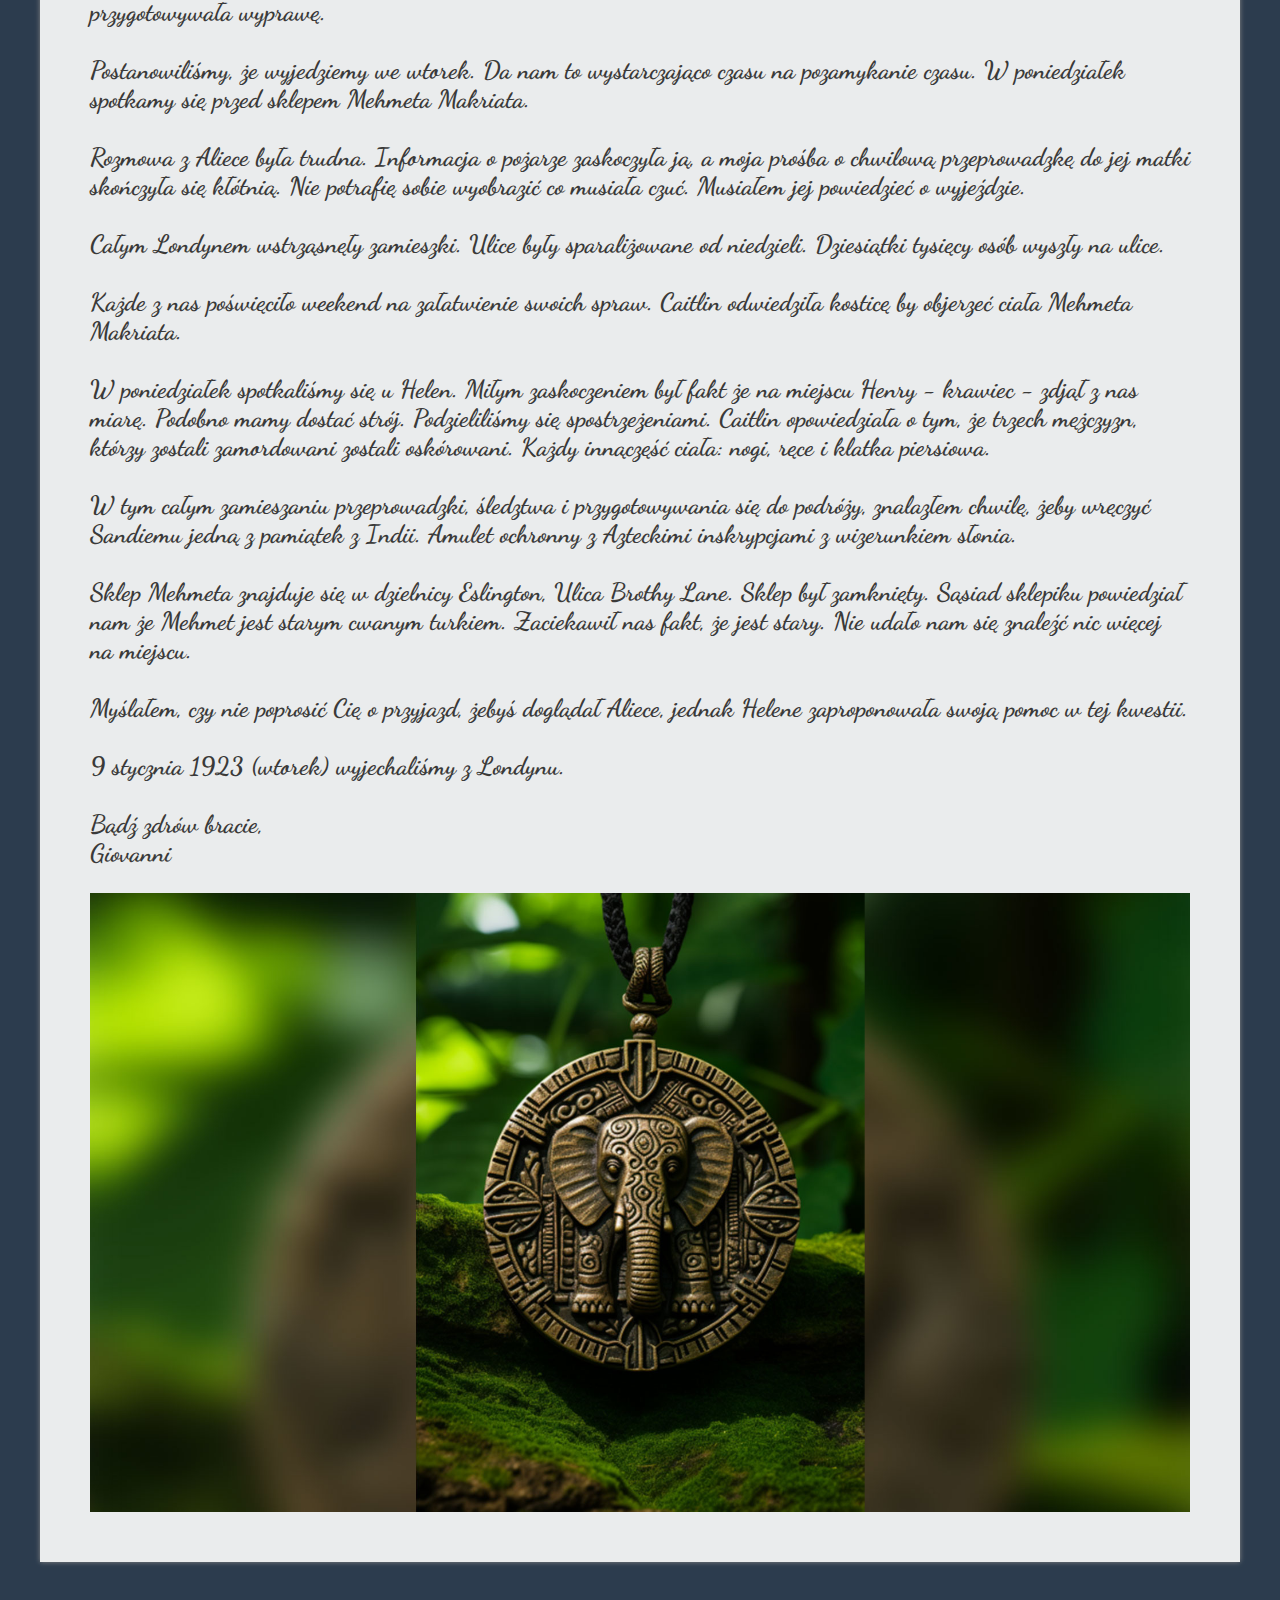
==== commit 0ca7ca77: "Add attaching images to letters" ====
--- a/index.html
+++ b/index.html
@@ -665,6 +665,9 @@
           Bądź zdrów bracie,<br>
           Giovanni
         </p>
+        <div class="letter-attachements">
+          <img class="image" src="assets/attachements/artykuly_splonal_dom.jpg" alt="artykuł z gazety">
+        </div>
       </div>
       <div class="letter">
         <h2>6 stycznia 1923 r. Londyn</h2>
@@ -756,6 +759,9 @@
           Bądź zdrów bracie,<br>
           Giovanni
         </p>
+        <div class="letter-attachements">
+          <img class="image" src="assets/attachements/wstepna_notatka_profesora.jpg" alt="wstepna_notatka_profesora">
+        </div>
       </div>
       <div class="letter">
         <h2>6 (sobota) stycznia 1923 r. Londyn</h2>
@@ -798,6 +804,9 @@
           Bądź zdrów bracie,<br>
           Giovanni
         </p>
+        <div class="letter-attachements">
+          <img class="image" src="assets/attachements/amulet_slonia.jpg" alt="Amulet słonia">
+        </div>
       </div>
     </div>
     </div>
--- a/assets/styles/letter.css
+++ b/assets/styles/letter.css
@@ -32,3 +32,48 @@
 .letter p {
   font-size: 25px;
 }
+
+/* Attachements */
+
+.letter-attachements {
+  display: grid;
+  grid-template-columns: repeat(auto-fit, minmax(min(15.625rem, 100%), 1fr));
+  place-content: center;
+  gap: 0.5rem;
+  /* min-height: 100vh; */
+  width: min(75rem, 100%);
+  margin-inline: auto;
+}
+
+img {
+  display: grid;
+  place-content: center;
+  width: 100%;
+  aspect-ratio: 16 / 9;
+  object-fit: cover;
+  background-color: #fff;
+  cursor: zoom-in;
+}
+
+.lightbox-image {
+  max-width: 90vw;
+  max-height: 90vh;
+  border: 8px solid #fff;
+  box-shadow: 2px 2px 10px rgba(0, 0, 0, 0.5);
+  cursor: zoom-out;
+}
+
+.lightbox-bg {
+  position: fixed;
+  inset: 0;
+  z-index: 1;
+  display: none;
+  width: 100%;
+  height: 100%;
+  background-color: rgba(250, 250, 250, 0.75);
+}
+
+.lightbox-bg.active {
+  display: grid;
+  place-content: center;
+}
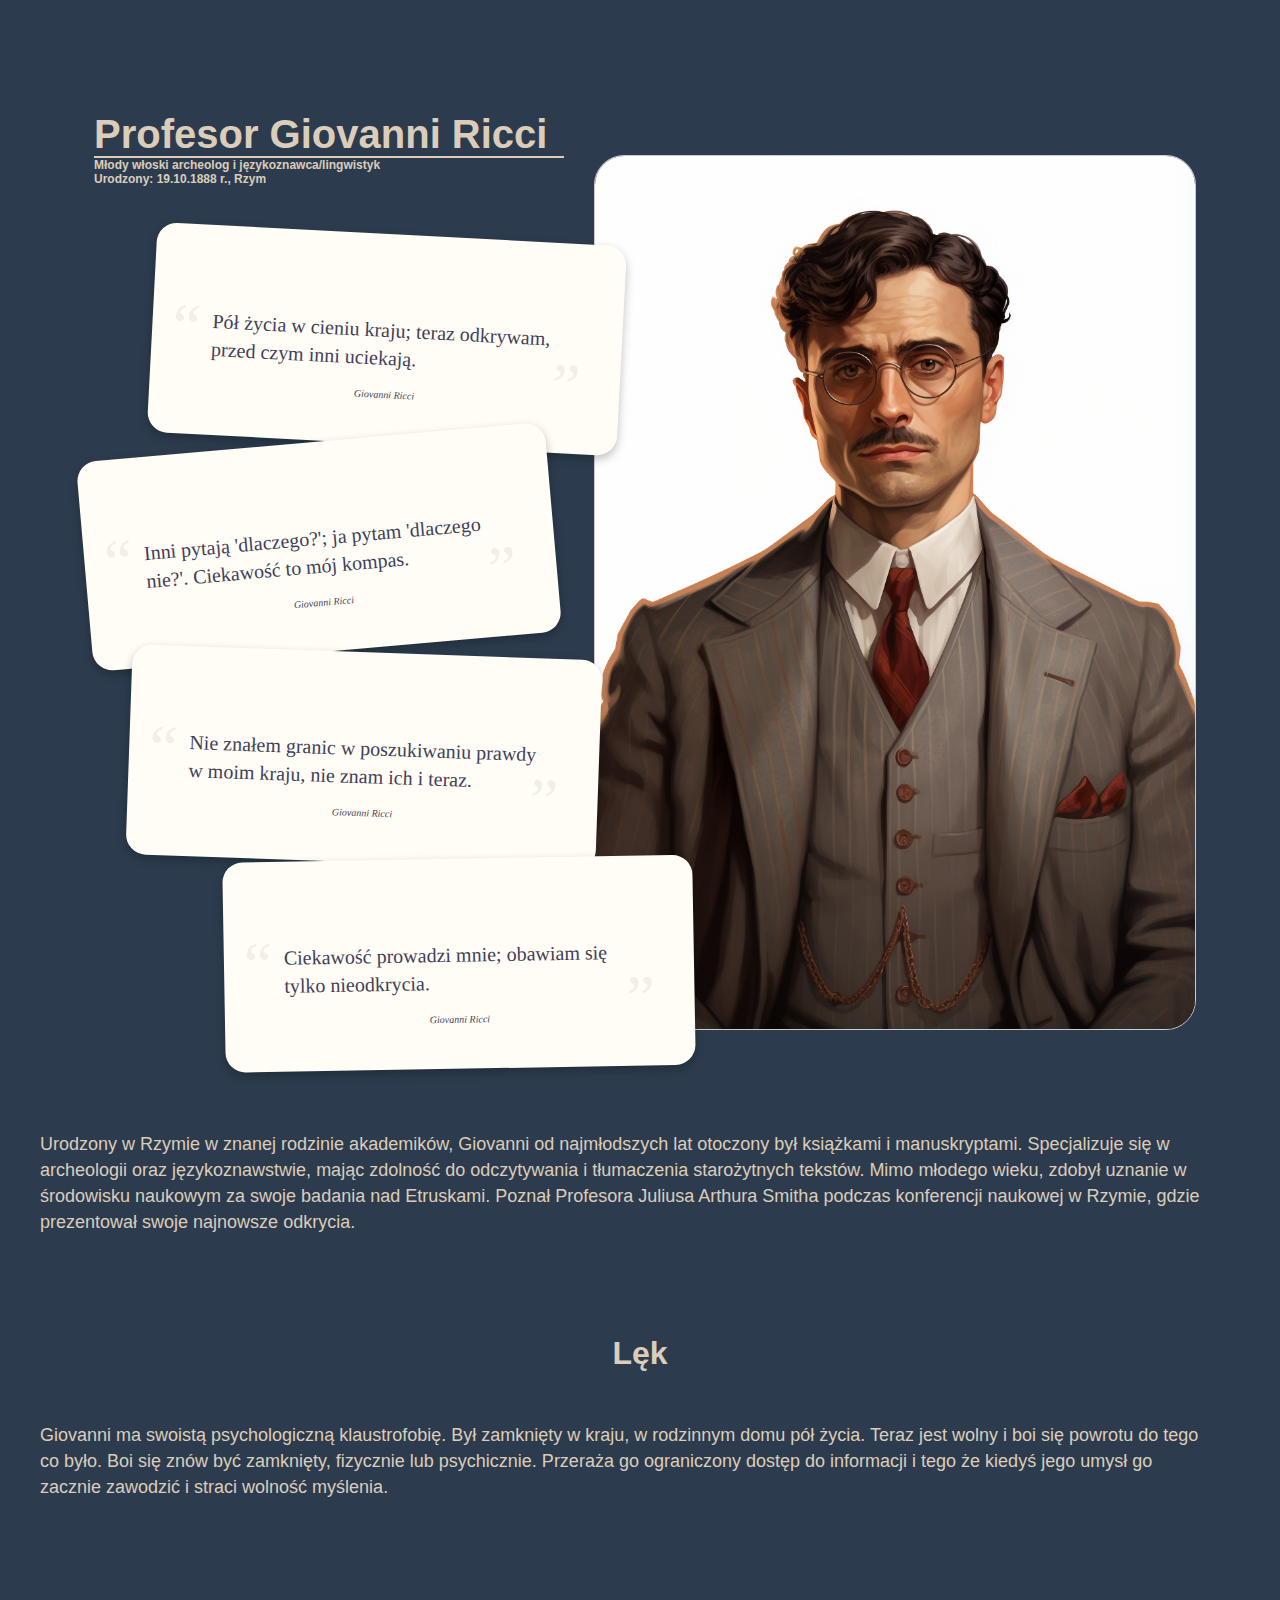
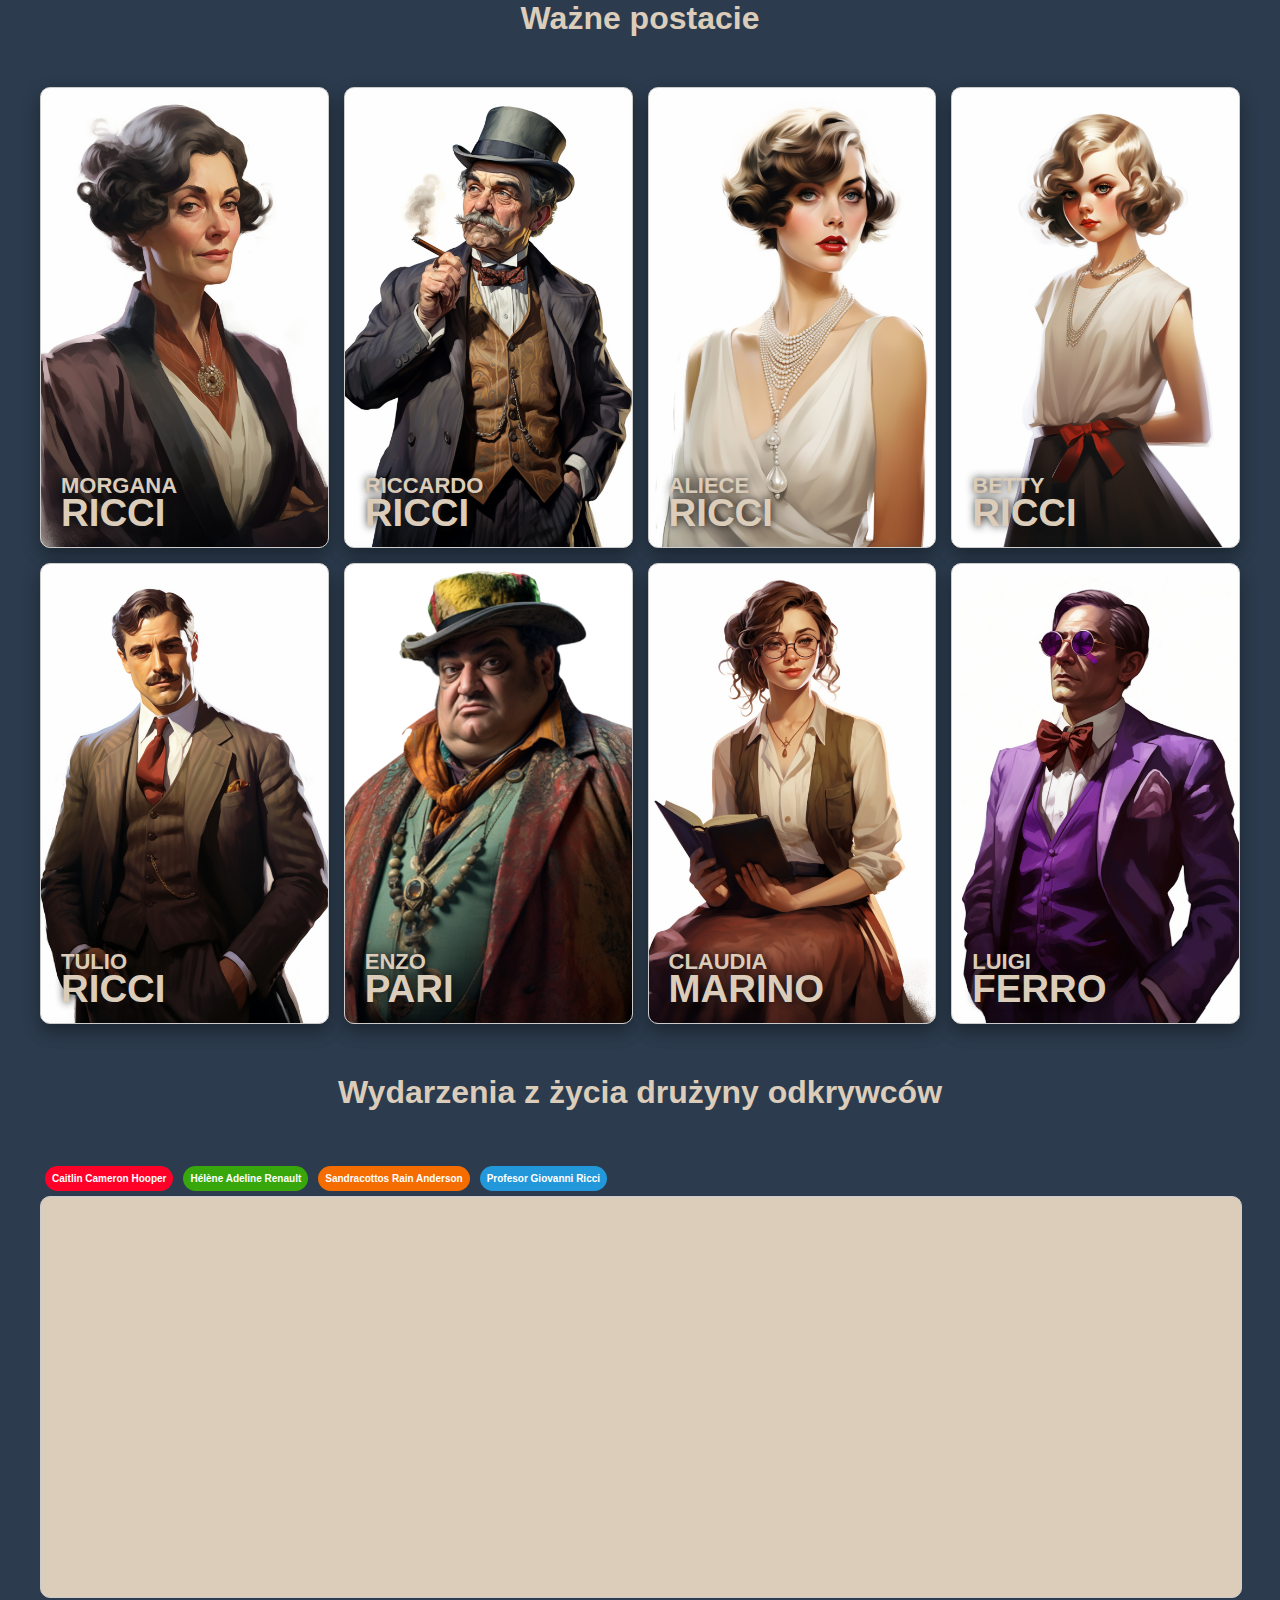
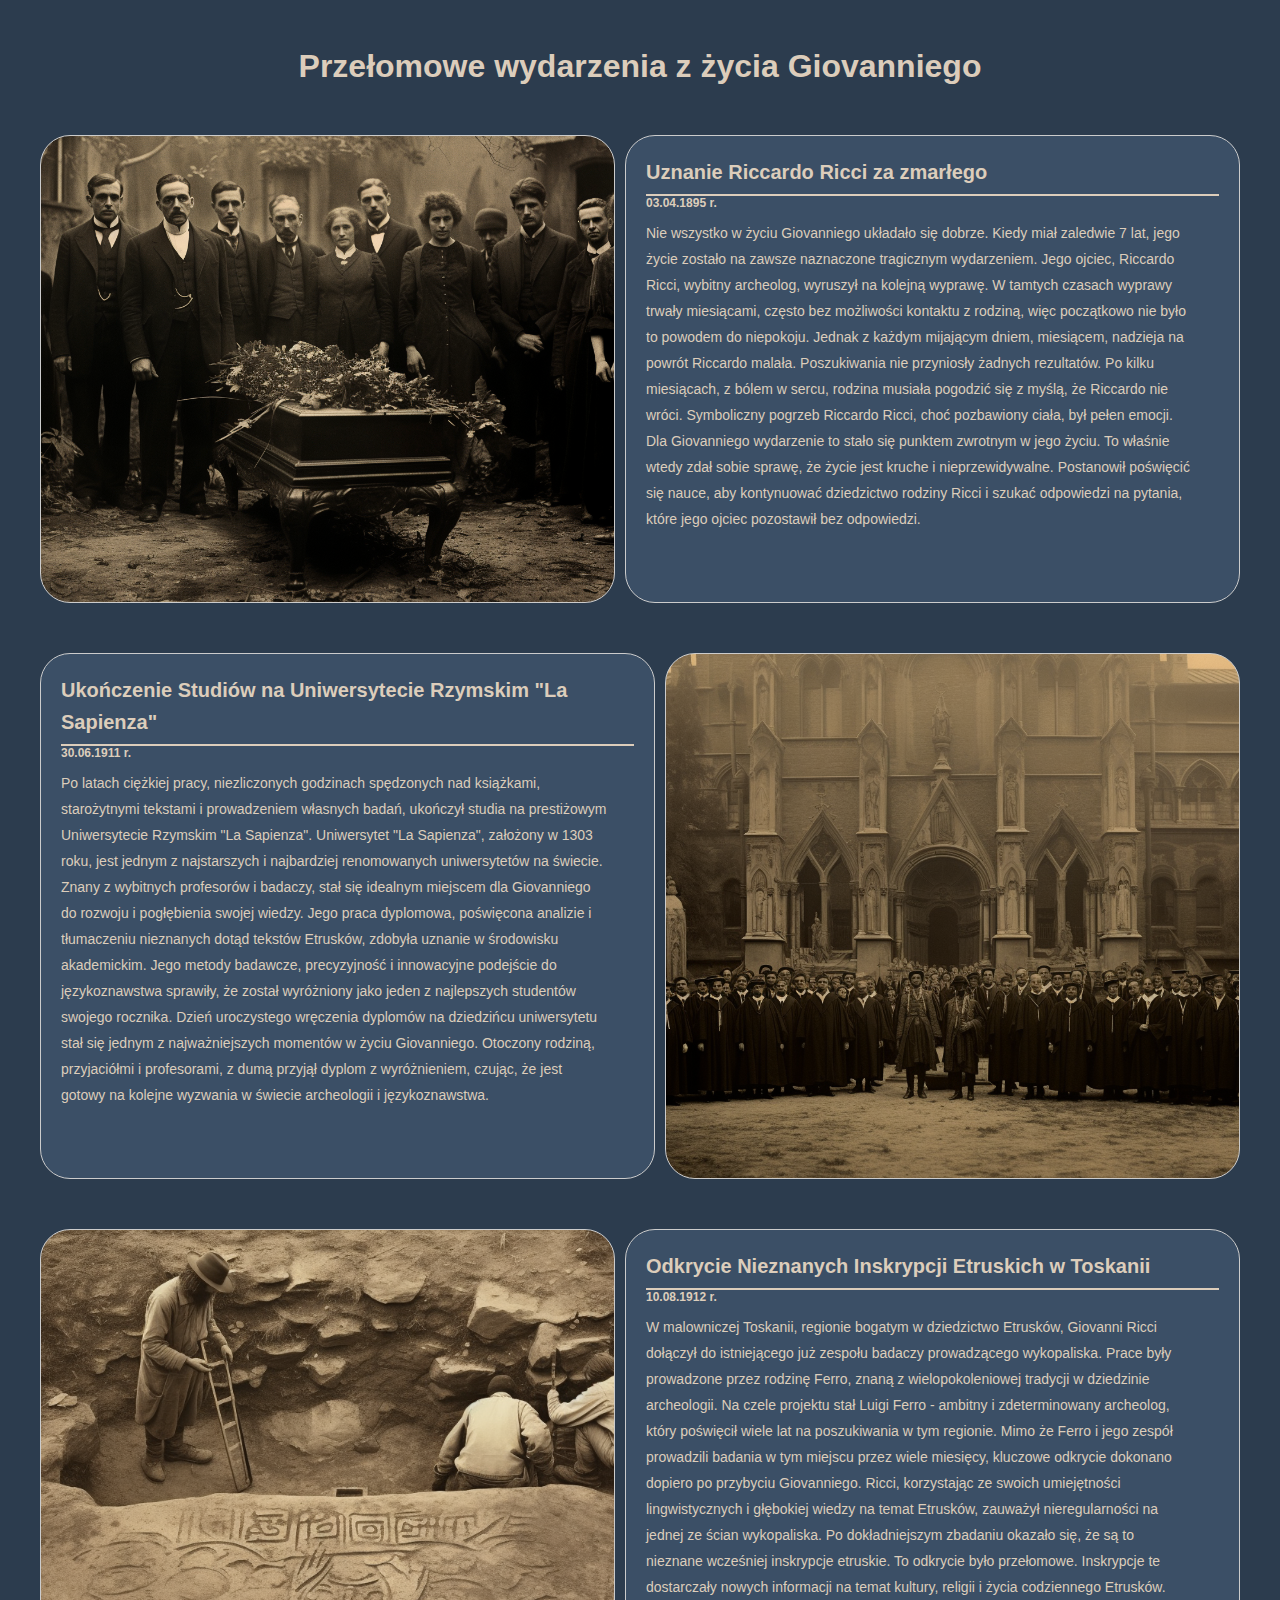
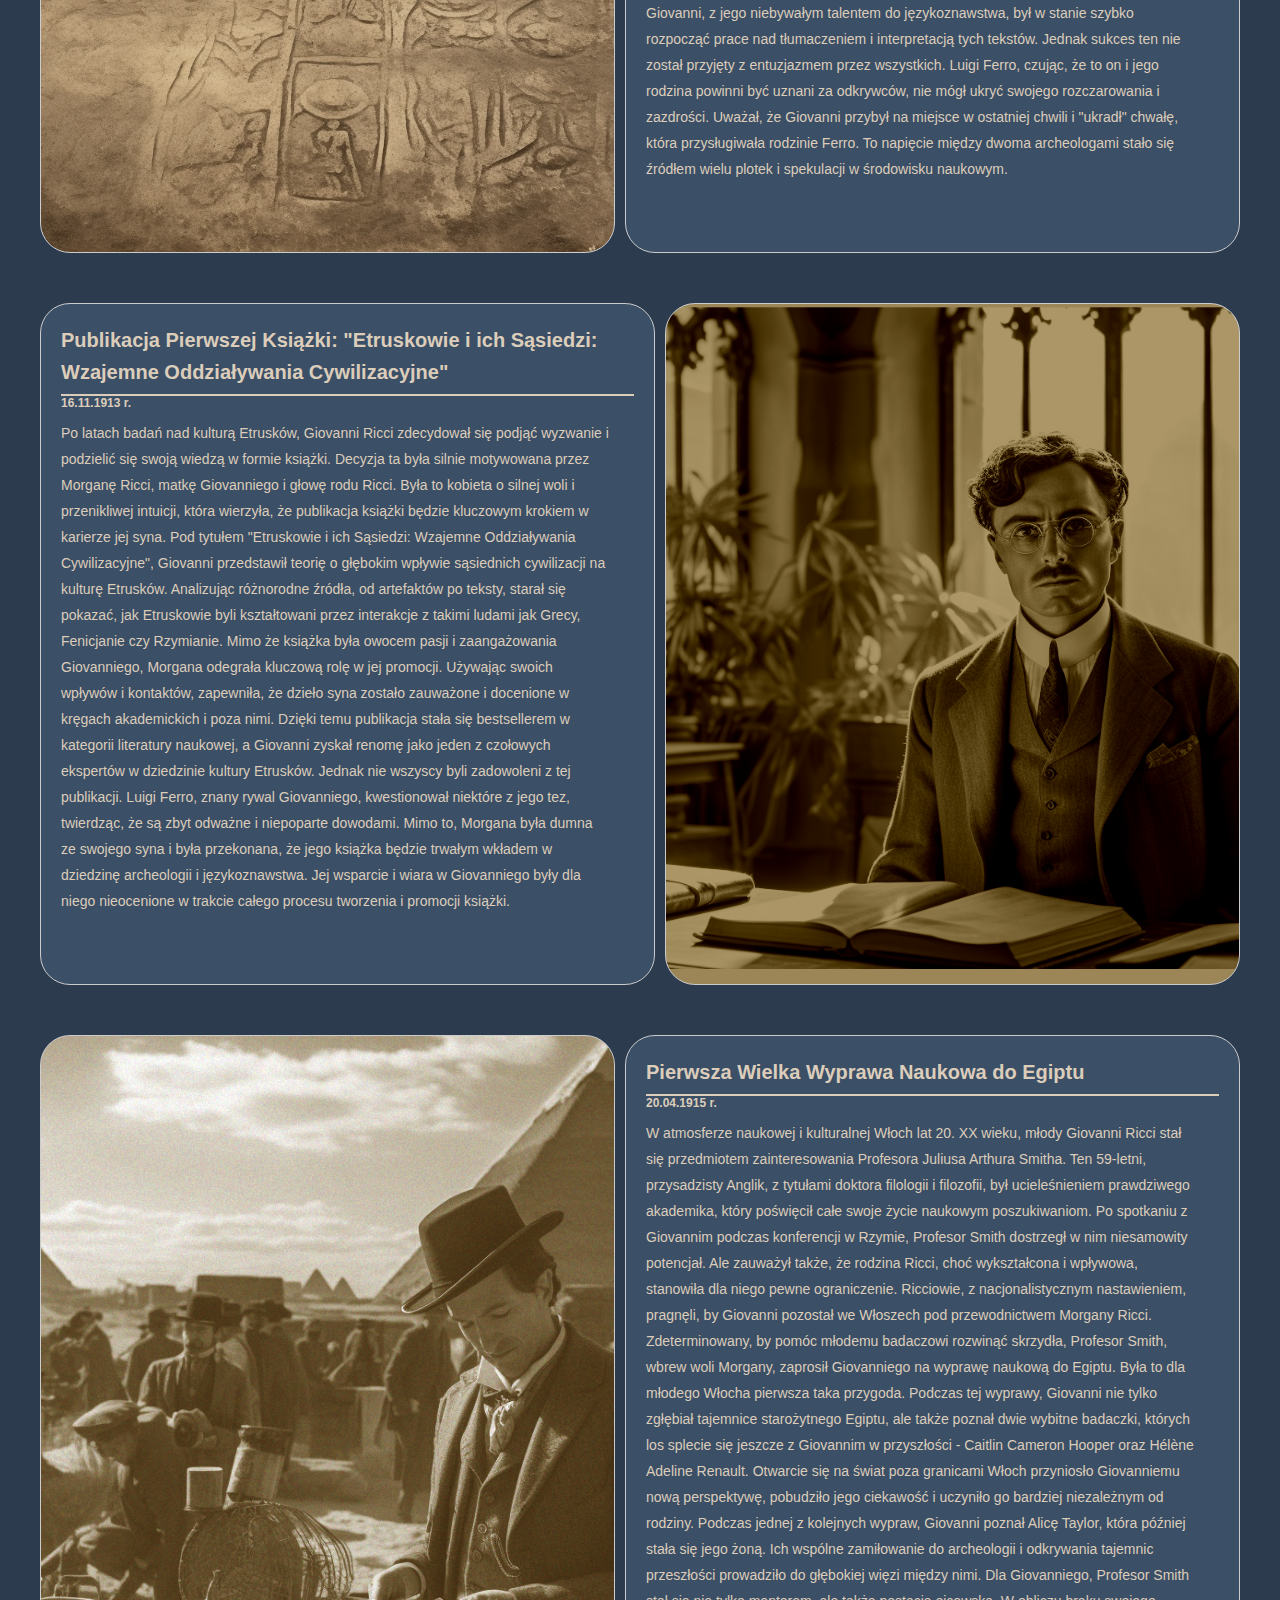
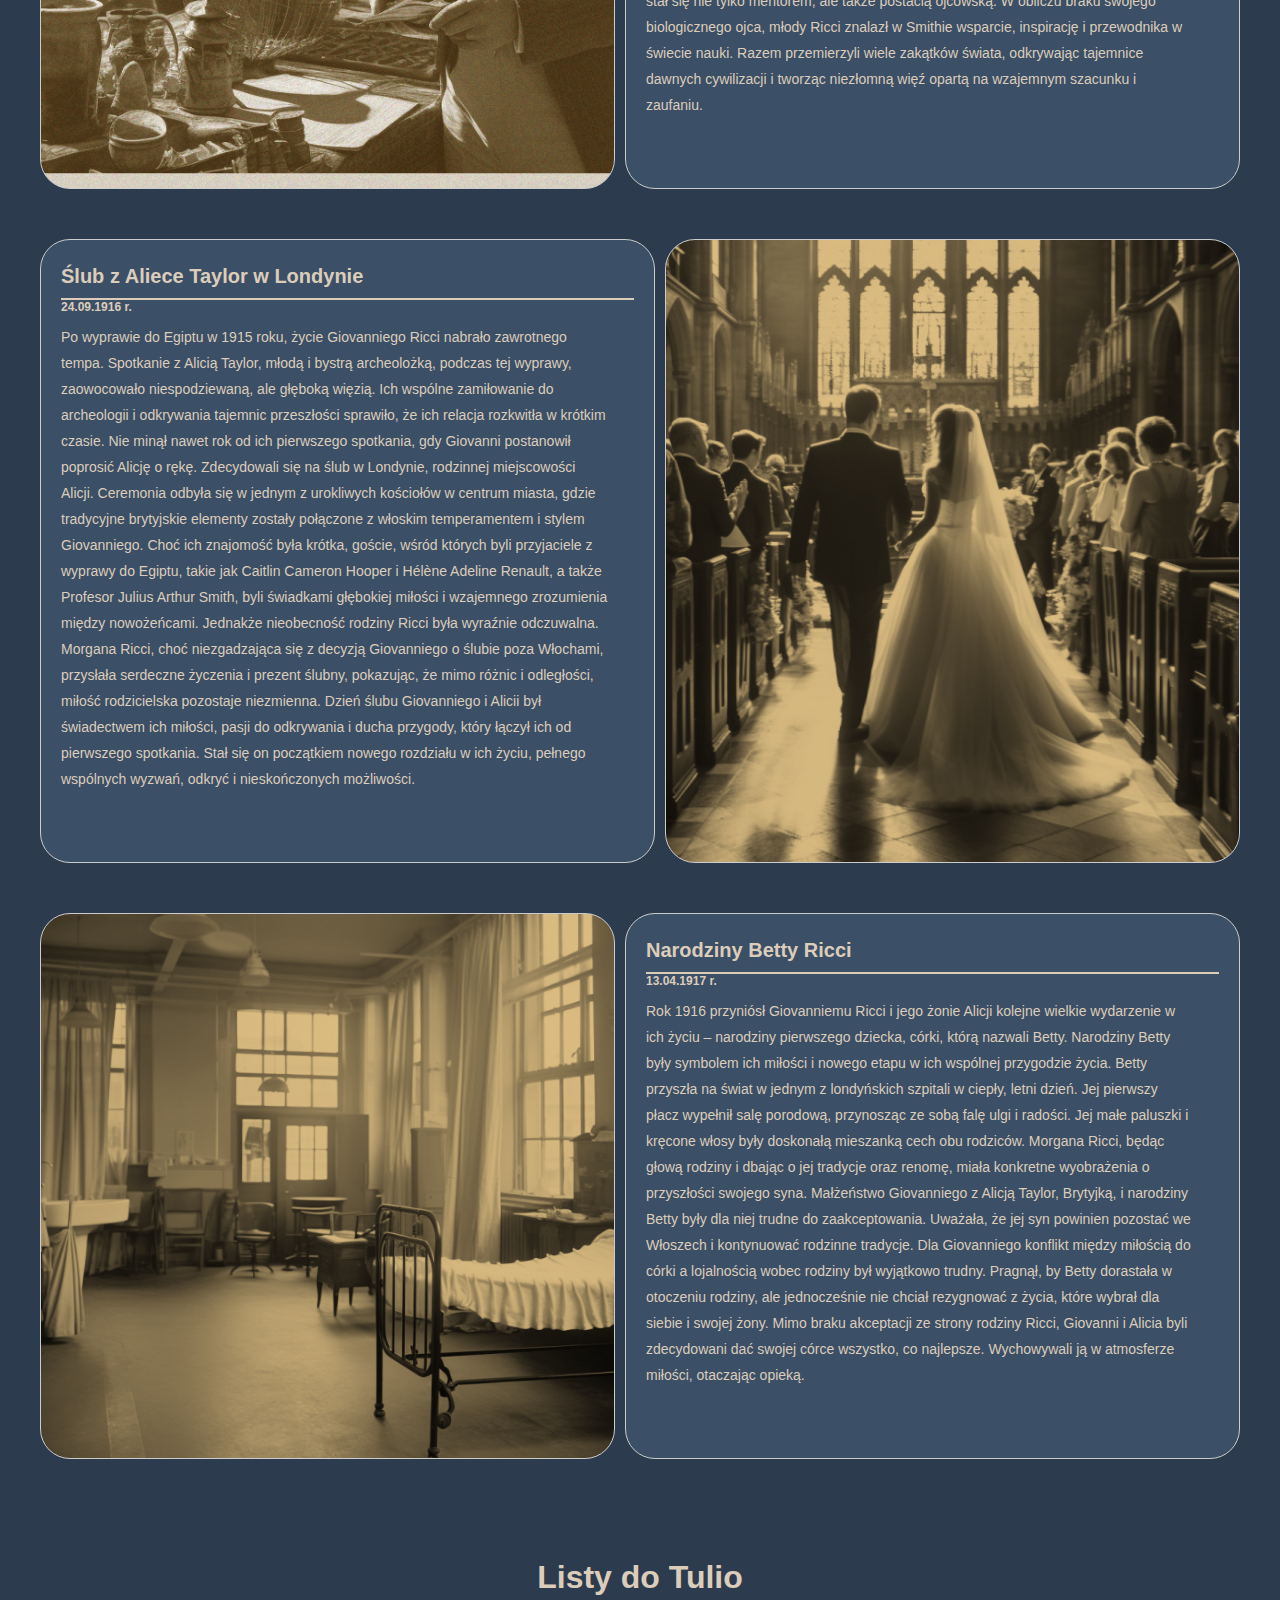
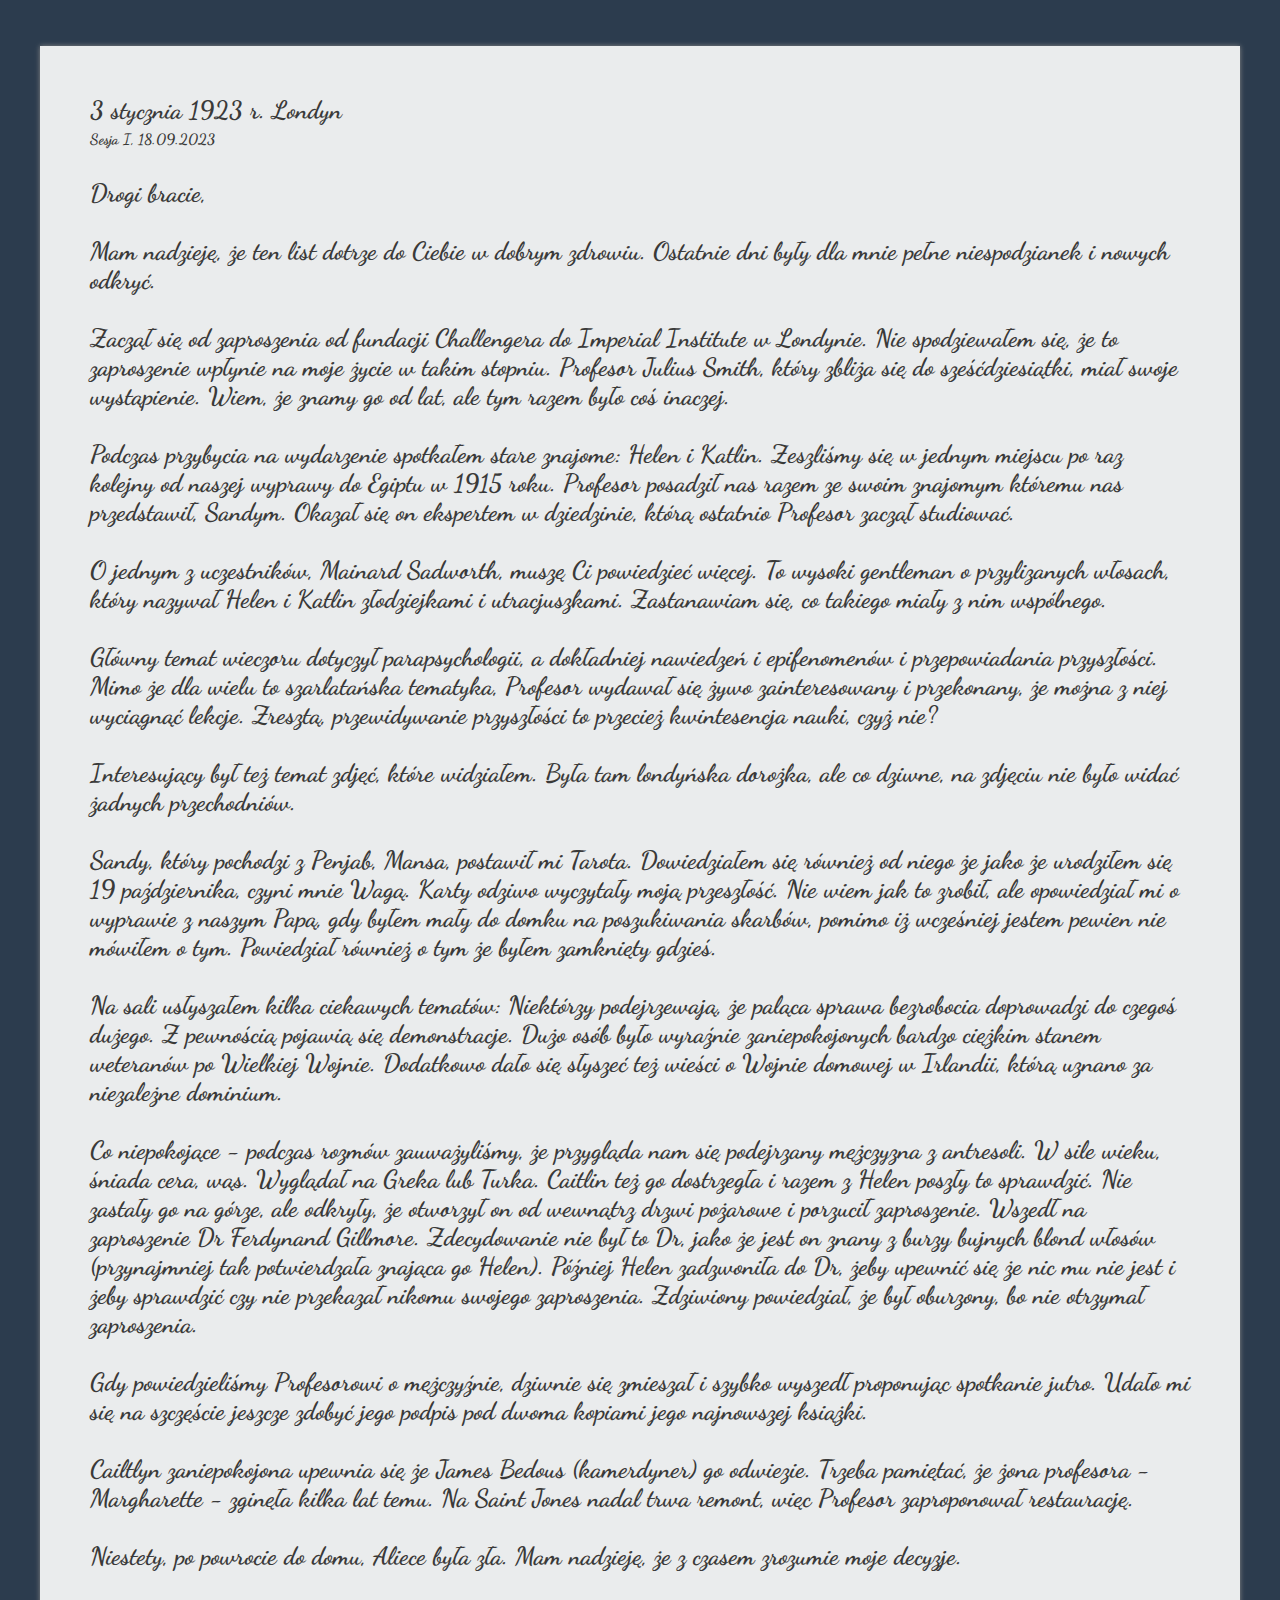
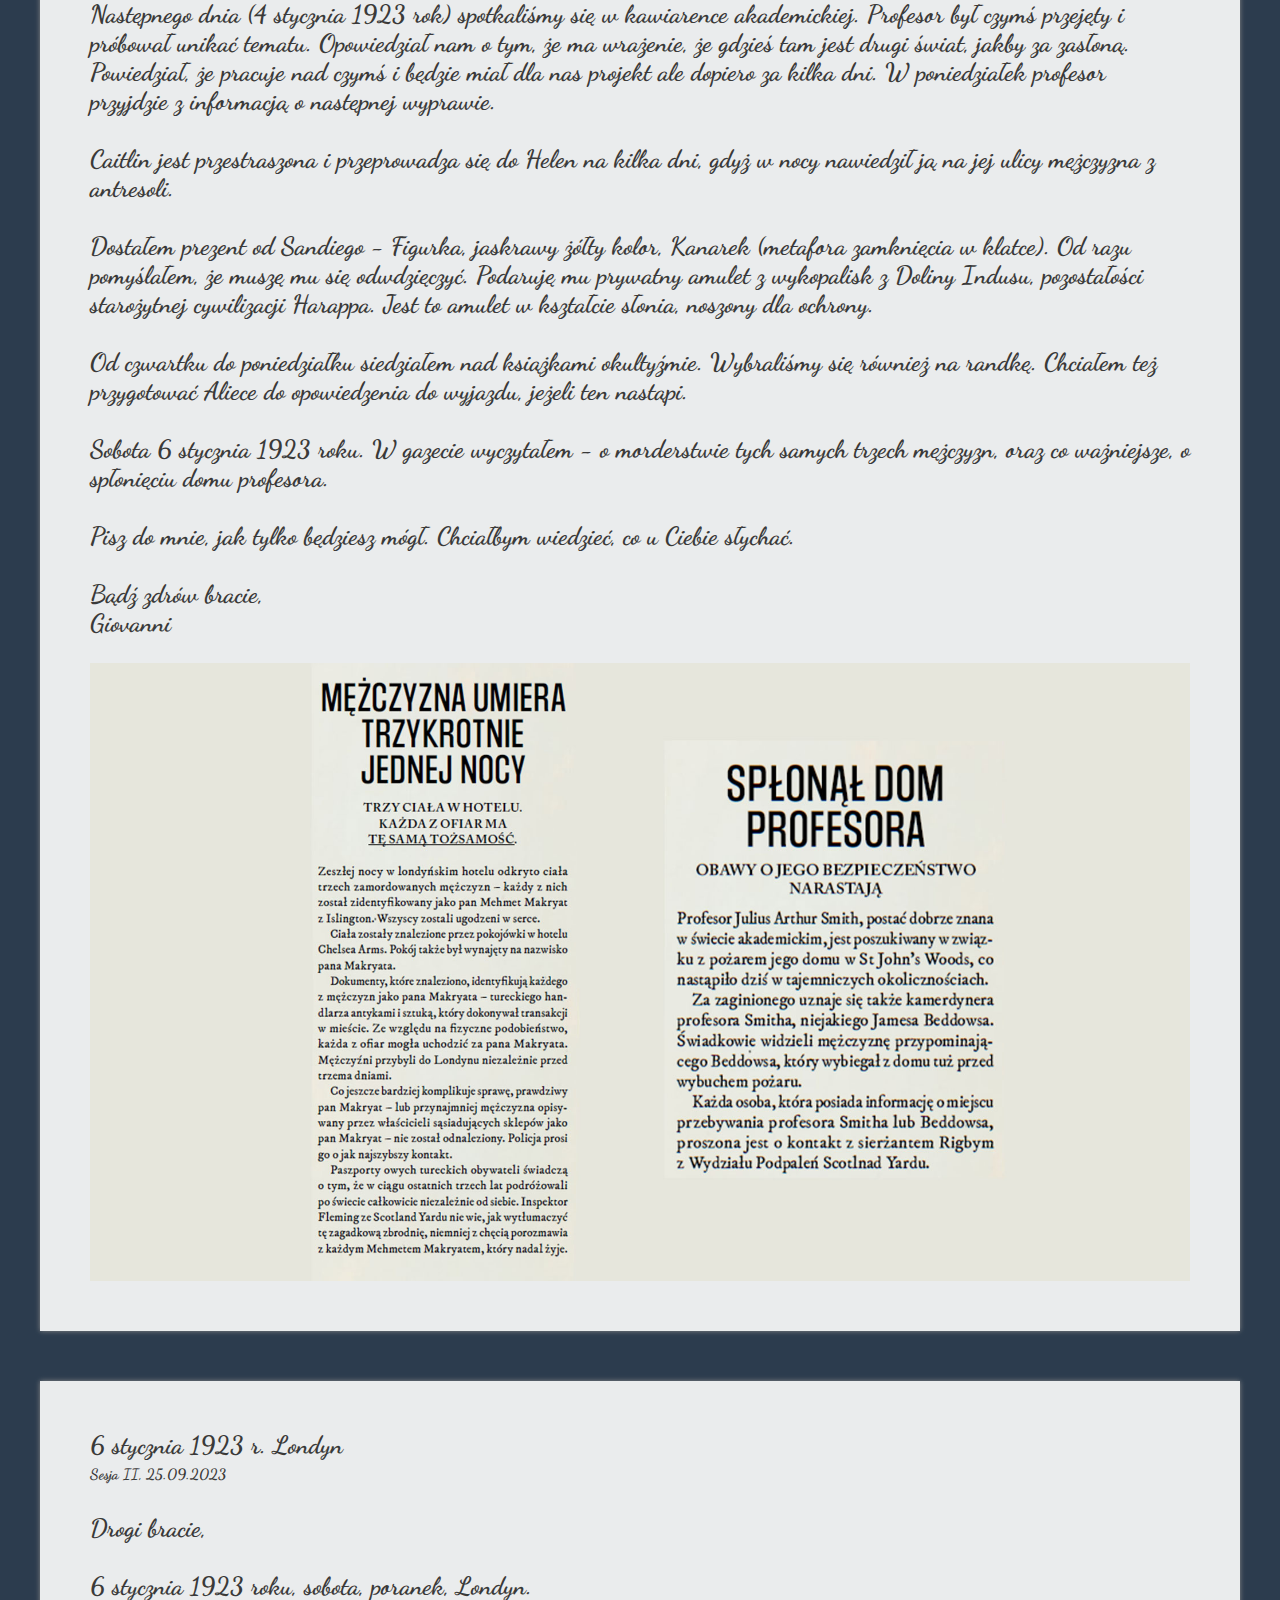
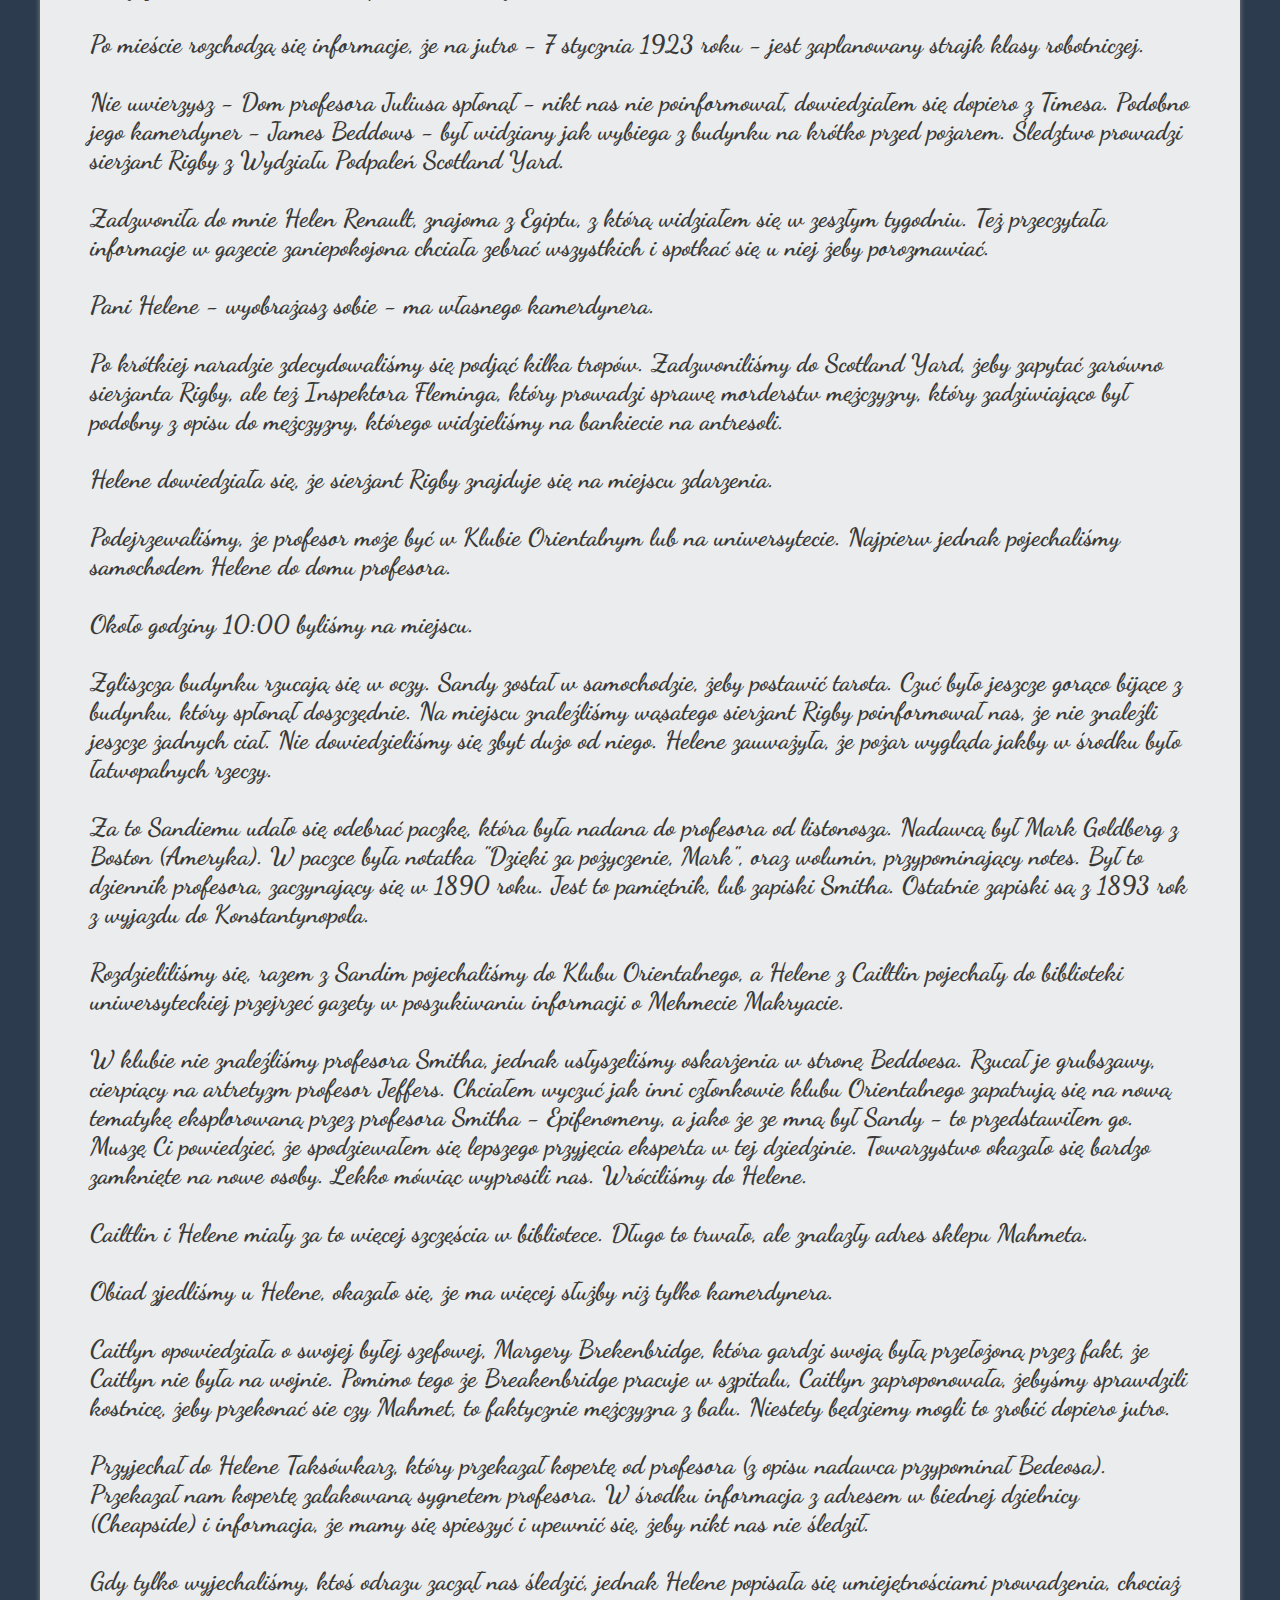
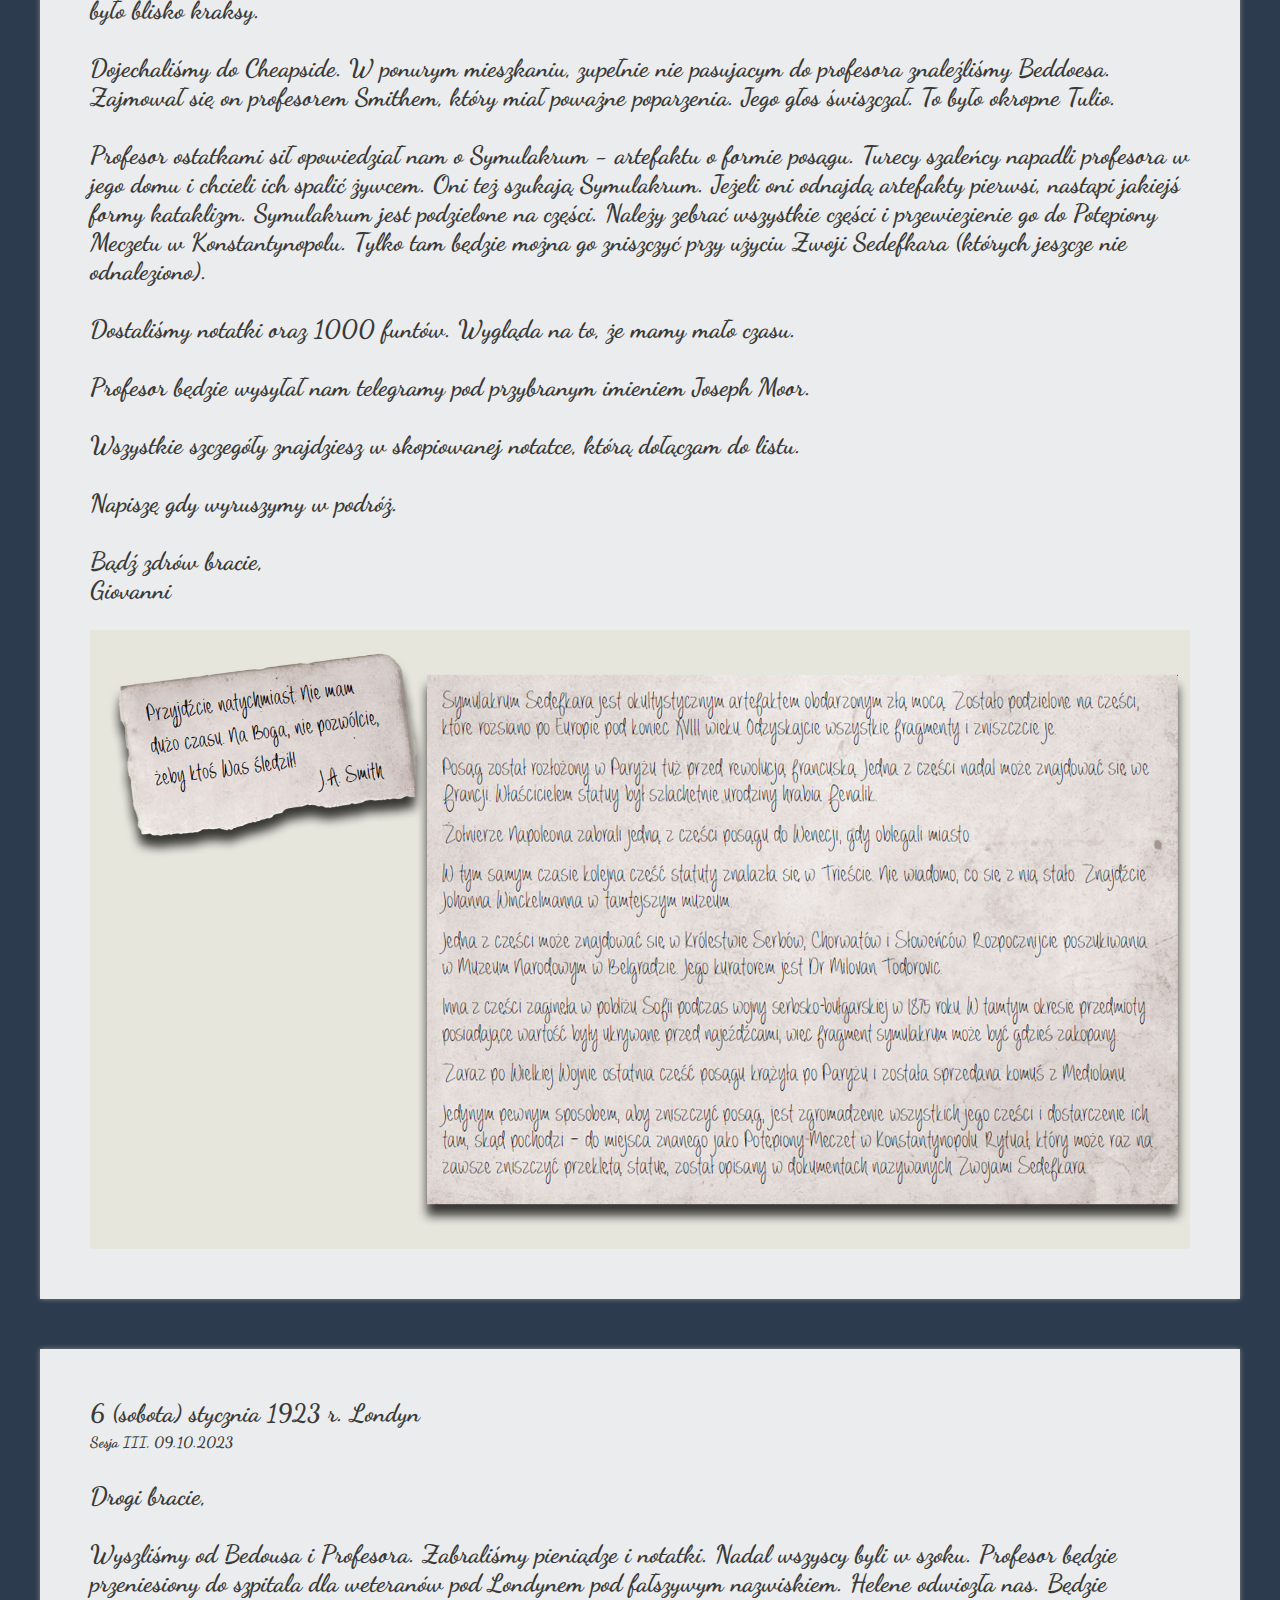
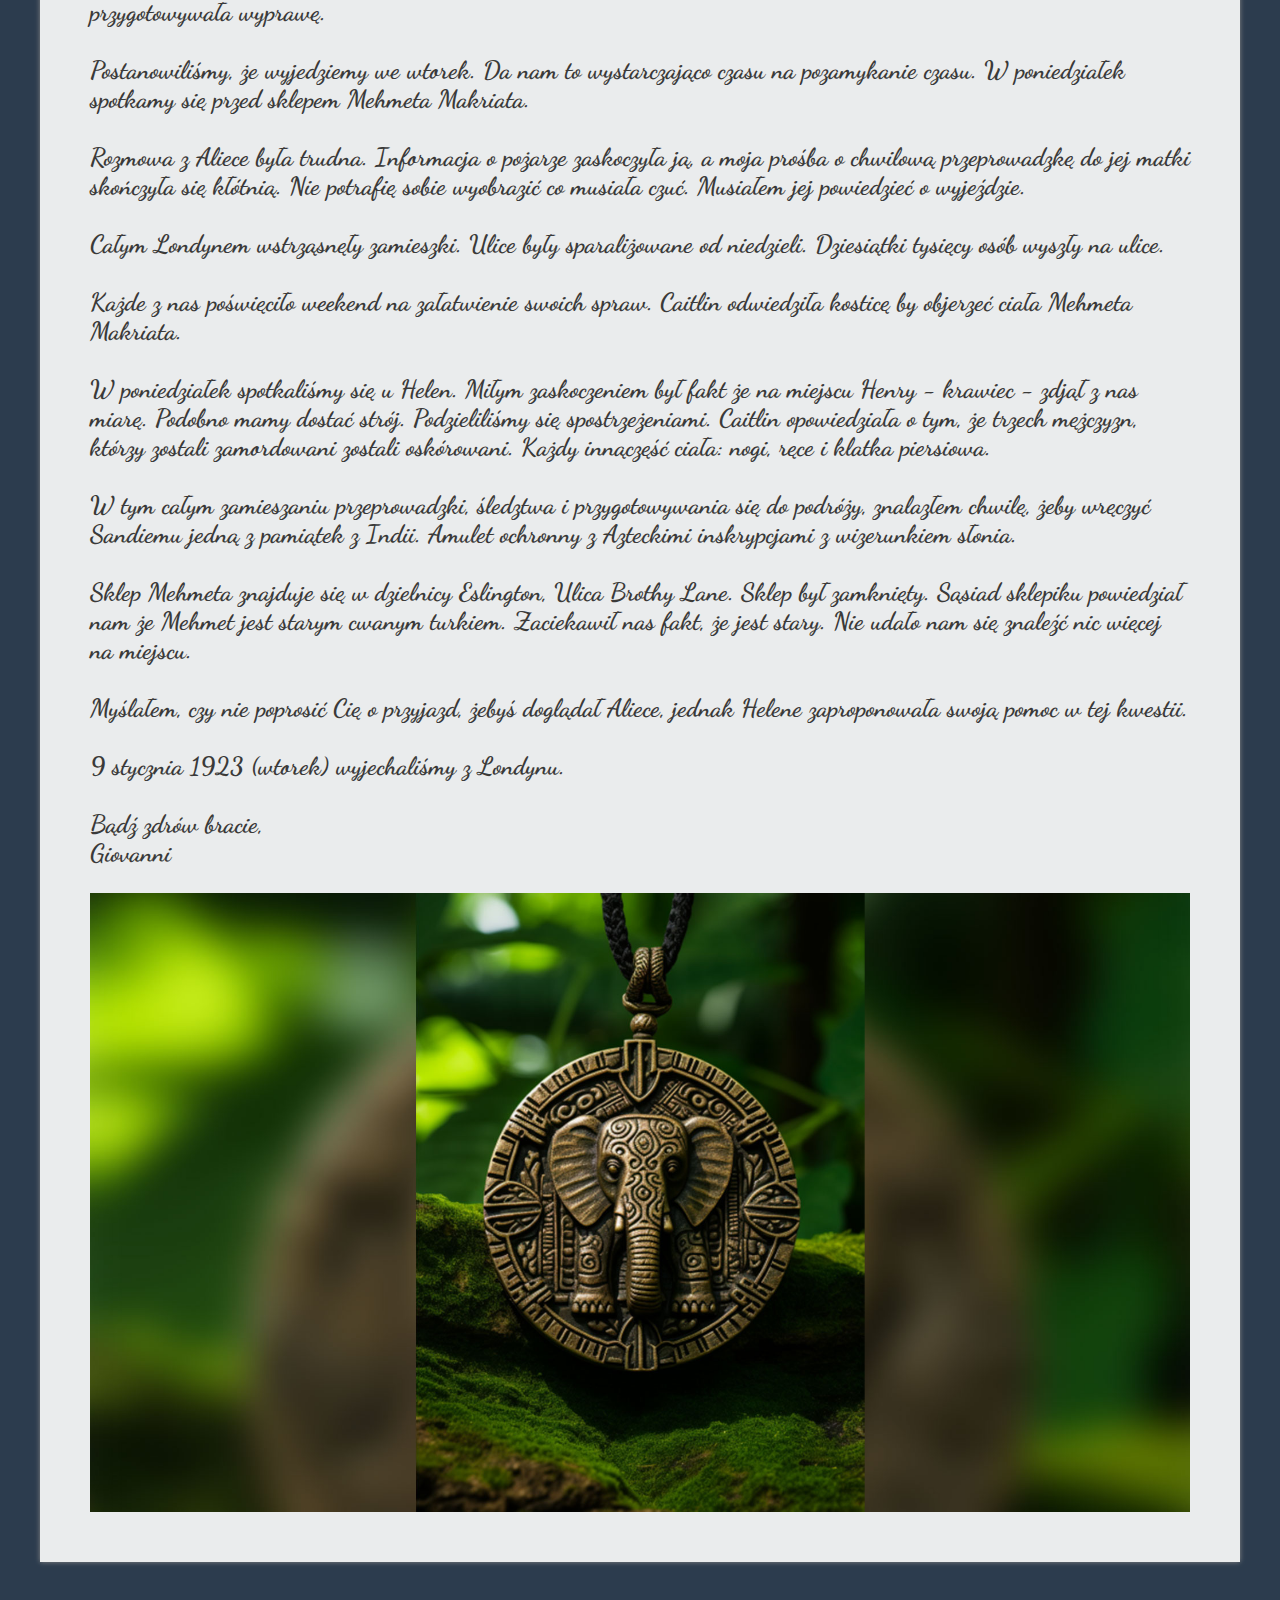
==== commit 0552727f: "Update Morgana history" ====
--- a/index.html
+++ b/index.html
@@ -89,17 +89,13 @@
                 <p class="subheader"> ur: 14.07.1855 r.</p>
                 <p class="title">Ucieczka z kraju<br></p>
                 <p class="description">
-
-                  Pod obłędnie srebrzystym blaskiem księżyca, Giovanni, prowadzony przez nieodgadnione pragnienia
-                  wiedzy, wyruszył w podróż do Egiptu razem z tajemniczym profesorem Smithem. W sercu Wiecznego Miasta,
-                  matka Giovanniego odczuwała niepokojący niepokój, który przemykał się przez jej myśli jak mroczny
-                  cień. Choć milczał, wiedziała, że jej syn przekroczył granice ich rodziny, oddzielając się od tradycji
-                  ich przodków. W każdej chwili ciszy, w każdym szeptach wiatru, czuła jego nieobecność.
+                  Morgana nigdy nie pogodziła się z faktem, że Giovanni wyjechał z kraju. Widzi w Profesorze Smithie
+                  kogoś kto podstępem odebrał jej syna, mącąc mu w głowie obietnicami wielkich odkryć.
                 </p>
                 <p class="title">Odrzucenie posady wykładowcy<br></p>
                 <p class="description">
                   Gdy zaproszenie do przyjęcia posady na uniwersytecie w Rzymie dotarło do Giovanniego, poczuł on
-                  dziwaczne niepokojenie. Wiedza, że jest to szansa na kontynuowanie rodzinnej tradycji, stała w
+                  dziwaczny niepokój. Wiedza, że jest to szansa na kontynuowanie rodzinnej tradycji, stała w
                   opozycji do jego pragnienia odkrywania nieznanych zakątków świata. Matka, patrząc na jego
                   niezdecydowanie, czuła, jakby mroczne siły działały na jej syna, oddzielając go od jej i ich rodowego
                   dziedzictwa.
@@ -109,8 +105,7 @@
                   W środku nocy, kiedy wiatr szeleścił przez stare drzewa wokół rodzinnego domu Ricci, pani Ricci
                   podjęła decyzję, której nigdy by się nie spodziewała. Oddzielając Giovanniego od majątku rodzinnego,
                   miała nadzieję, że przyciągnie go z powrotem do domu i odciągnie od tych nieznanych, niebezpiecznych
-                  pragnień. Giovanni, choć zdruzgotany, czuł, że musi znaleźć sposób, by pogodzić się z matką i
-                  zrozumieć te mroczne, nieodgadnione siły, które wpłynęły na ich relację.
+                  pragnień.
                 </p>
               </div>
             </div>
--- a/assets/styles/letter.css
+++ b/assets/styles/letter.css
@@ -45,7 +45,7 @@
   margin-inline: auto;
 }
 
-img {
+.letter img {
   display: grid;
   place-content: center;
   width: 100%;
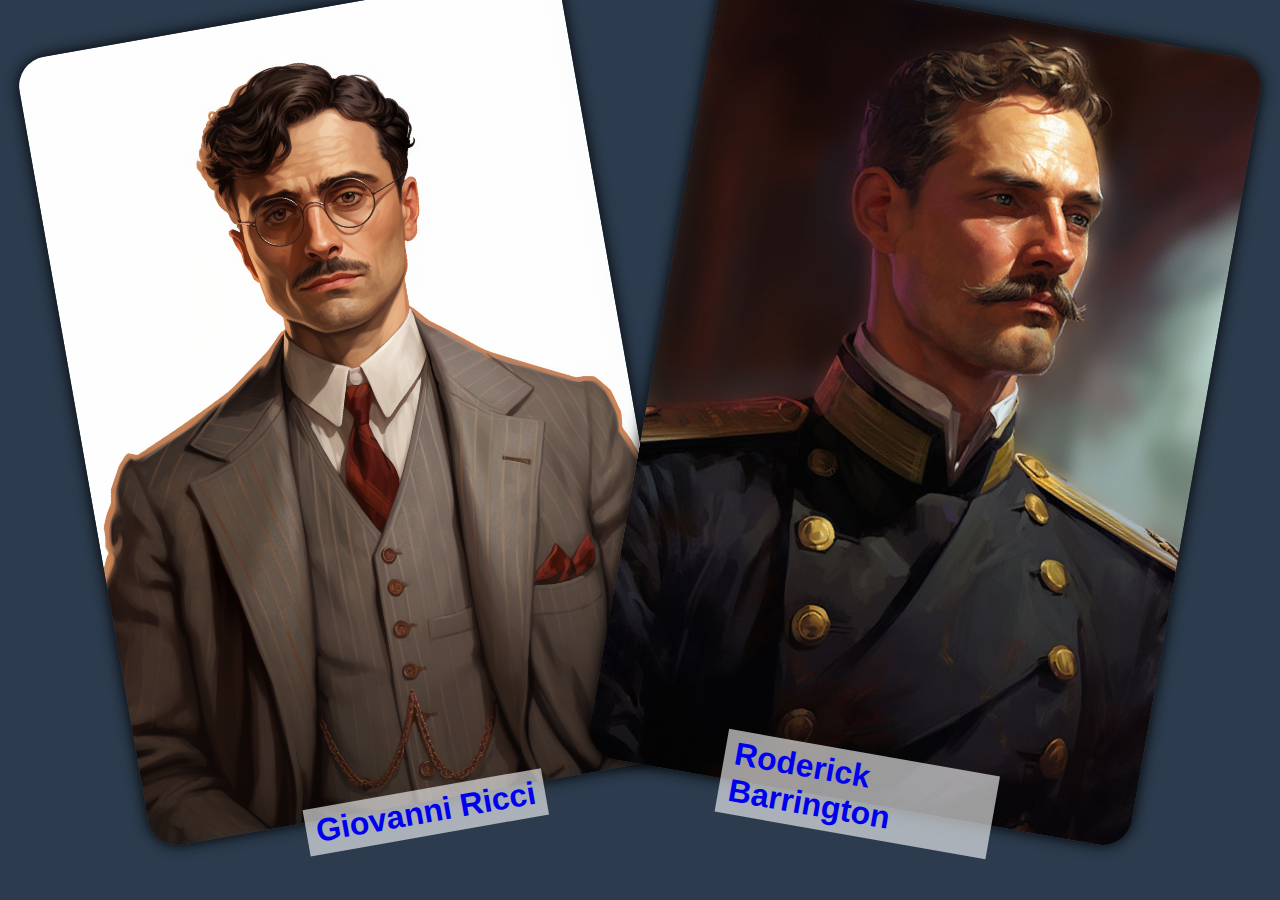
==== commit aabd72da: "split the page" ====
--- a/index.html
+++ b/index.html
@@ -3,7 +3,8 @@
 
 <head>
   <meta charset="UTF-8">
-  <title>Orient Express - Giovanni (Michał)</title>
+  <meta name="viewport" content="width=device-width, initial-scale=1.0">
+  <title>Main page</title>
   <link href='https://fonts.googleapis.com/css?family=Dancing+Script' rel='stylesheet' type='text/css'>
   <link rel="stylesheet" href="assets/styles/style.css">
   <link rel="stylesheet" href="assets/styles/main.css">
@@ -11,805 +12,57 @@
   <link rel="stylesheet" href="assets/styles/timeline.css">
   <link rel="stylesheet" href="assets/styles/events.css">
   <link rel="stylesheet" href="assets/styles/letter.css">
+  <style>
+    .tilted-images {
+      display: flex;
+      justify-content: center;
+      align-items: center;
+      gap: 20px;
+    }
 
+    .tilted-images a {
+      transform: rotateZ(-10deg);
+    }
+
+    .tilted-images a:last-child {
+      transform: rotateZ(10deg);
+    }
+
+    .tilted-images img {
+      height: 800px;
+      width: 550px;
+      border-radius: 30px;
+      box-shadow: 0px 0px 15px rgba(0, 0, 0, 1);
+    }
+
+    .tilted-images a {
+      position: relative;
+    }
+
+    .tilted-images h1 {
+      position: absolute;
+      bottom: -30px;
+      left: 50%;
+      transform: translateX(-50%);
+      margin: 0;
+      background-color: rgba(255, 255, 255, 0.6);
+      padding: 5px 10px;
+    }
+  </style>
 </head>
 
 <body>
-  <!DOCTYPE html>
-  <html lang="en">
-
-  <head>
-    <meta charset="UTF-8">
-    <meta name="viewport" content="width=device-width, initial-scale=1.0">
-    <title>Zoom Cards</title>
-
-  </head>
-
-  <body>
-
-    <div class="section main">
-      <div class="imageContainer">
-        <img class="mainImg" src="assets/Giovanni Ricci.png">
-      </div>
-      <div class="textContainer">
-        <p class="header">
-          Profesor Giovanni Ricci
-        </p>
-        <p class="subheader">
-          Młody włoski archeolog i językoznawca/lingwistyk<br>
-          Urodzony: 19.10.1888 r., Rzym</p>
-
-        <div class="blockquote-container" style="transform: rotateZ(3deg) translateX(58px);">
-          <blockquote>Pół życia w cieniu kraju; teraz odkrywam, przed czym inni uciekają.</blockquote>
-          <cite>Giovanni Ricci</cite>
-        </div>
-
-        <div class="blockquote-container" style="transform: rotateZ(-5deg) translateX(-10px);">
-          <blockquote>Inni pytają 'dlaczego?'; ja pytam 'dlaczego nie?'. Ciekawość to mój kompas.</blockquote>
-          <cite>Giovanni Ricci</cite>
-        </div>
-
-        <div class="blockquote-container" style="transform: rotateZ(2deg) translateX(35px);">
-          <blockquote>Nie znałem granic w poszukiwaniu prawdy w moim kraju, nie znam ich i teraz.</blockquote>
-          <cite>Giovanni Ricci</cite>
-        </div>
-
-        <div class="blockquote-container" style="transform: rotateZ(-1deg) translateX(130px);">
-          <blockquote>Ciekawość prowadzi mnie; obawiam się tylko nieodkrycia.</blockquote>
-          <cite>Giovanni Ricci</cite>
-        </div>
-      </div>
-    </div>
-    <div class="section">
-      <p class="description">
-        Urodzony w Rzymie w znanej rodzinie akademików, Giovanni od najmłodszych lat otoczony był książkami i
-        manuskryptami. Specjalizuje się w archeologii oraz językoznawstwie, mając zdolność do odczytywania i
-        tłumaczenia starożytnych tekstów. Mimo młodego wieku, zdobył uznanie w środowisku naukowym za swoje badania
-        nad Etruskami. Poznał Profesora Juliusa Arthura Smitha podczas konferencji naukowej w Rzymie, gdzie
-        prezentował swoje najnowsze odkrycia.</p>
-    </div>
-    <h1>Lęk</h1>
-    <div class="section">
-      <p class="description">Giovanni ma swoistą psychologiczną klaustrofobię. Był zamknięty w kraju, w rodzinnym domu
-        pół życia. Teraz jest
-        wolny i boi się powrotu do tego co było. Boi się znów być zamknięty, fizycznie lub psychicznie. Przeraża go
-        ograniczony dostęp do informacji i tego że kiedyś jego umysł go
-        zacznie zawodzić i straci wolność myślenia.</p>
-    </div>
-    <h1>Ważne postacie</h1>
-    <div class="section npcs">
-      <div class="cards-row">
-        <div class="card" data-card="assets/npc/Morgana Ricci2.png">
-          <h2><small>Morgana</small><br />Ricci</h2>
-          <dialog class='my-modal'>
-            <div class='modal-body'>
-              <img src='assets/npc/Morgana Ricci2.png' />
-              <div class="npc-details">
-                <p class="header">Morgana Ricci - matka Giovanniego, głowa rodziny</p>
-                <p class="subheader"> ur: 14.07.1855 r.</p>
-                <p class="title">Ucieczka z kraju<br></p>
-                <p class="description">
-                  Morgana nigdy nie pogodziła się z faktem, że Giovanni wyjechał z kraju. Widzi w Profesorze Smithie
-                  kogoś kto podstępem odebrał jej syna, mącąc mu w głowie obietnicami wielkich odkryć.
-                </p>
-                <p class="title">Odrzucenie posady wykładowcy<br></p>
-                <p class="description">
-                  Gdy zaproszenie do przyjęcia posady na uniwersytecie w Rzymie dotarło do Giovanniego, poczuł on
-                  dziwaczny niepokój. Wiedza, że jest to szansa na kontynuowanie rodzinnej tradycji, stała w
-                  opozycji do jego pragnienia odkrywania nieznanych zakątków świata. Matka, patrząc na jego
-                  niezdecydowanie, czuła, jakby mroczne siły działały na jej syna, oddzielając go od jej i ich rodowego
-                  dziedzictwa.
-                </p>
-                <p class="title">Odcięcie od środków<br></p>
-                <p class="description">
-                  W środku nocy, kiedy wiatr szeleścił przez stare drzewa wokół rodzinnego domu Ricci, pani Ricci
-                  podjęła decyzję, której nigdy by się nie spodziewała. Oddzielając Giovanniego od majątku rodzinnego,
-                  miała nadzieję, że przyciągnie go z powrotem do domu i odciągnie od tych nieznanych, niebezpiecznych
-                  pragnień.
-                </p>
-              </div>
-            </div>
-          </dialog>
-        </div>
-        <div class="card" data-card="assets/npc/Riccardo Ricci.png">
-          <h2><small>Riccardo</small><br />Ricci</h2>
-          <dialog class='my-modal'>
-            <div class='modal-body'>
-              <img src='assets/npc/Riccardo Ricci.png' />
-              <div class="npc-details">
-                <p class="header">Riccardo Ricci - zaginiony ojciec Giovanniego</p>
-                <p class="subheader"> ur: 13.09.1860 r.</p>
-                <p class="title">Dzień na morzu<br></p>
-                <p class="description">
-                  Rok 1893. Giovanni, mający zaledwie 5 lat. Ojciec postanowił zabrać go na dzień na Morze
-                  Tyrreńskie. Wypłynęli z małej wioski rybackiej, położonej niedaleko miasta Ostia, głównego portu
-                  blisko Rzymu. Łódź, którą wynajęli, należała do starego przyjaciela rodziny, Lucjusza. Riccardo różnił
-                  się od reszty rodzinny Ricci, był spokojniejszy, nie unosił się. Przelał całą swoją miłość na
-                  Giovanniego. Gdy płynęli, Riccardo opowiadał synowi o odważnych żeglarzach z czasów starożytnego Rzymu
-                  oraz o
-                  legendarnych skarbach ukrytych na dnie morza. Nagle, w pobliżu, zaobserwowali wielki podniebny taniec
-                  delfinów. Dla
-                  Giovanniego był to niezapomniany widok, który stał się symbolem przygód i nieskończoności morza.
-                </p>
-                <p class="title">Tajemnica opuszczonej chatki<br></p>
-                <p class="description">
-                  Jesienią 1894 r., podczas jednego ze spacerów w okolicach Monte Cavo, Giovanni i Riccardo natknęli się
-                  na opuszczoną chatkę. Drzwi były lekko uchylone, a wewnątrz unosił się zapach starych książek i
-                  drewna. Na jednym ze stolików leżała mapa z oznaczeniami, a obok niej zapiski napisane przez pewnego
-                  Quintusa Varusa. Mapa wskazywała na ukryte miejsce w górach. Chociaż skarbów nie znaleźli,
-                  Riccardo opowiedział Giovanniemu historię o podróżnikach z XIX wieku i ich poszukiwaniach, która stała
-                  się źródłem wielu ich wieczornych opowieści. Riccardo nigdy nie powiedział Giovanniemu, że sam
-                  wszystko zaaranżował by pobudzić w synu chęć odkrywania świata i spędzić z nim czas.
-                </p>
-                <p class="title">Zabłąkane zwierzę<br></p>
-                <p class="description">
-                  Latem 1892 r., w pobliżu Via Appia, Giovanni znalazł rannego ptaka - młodego jastrzębia. Ptak miał
-                  złamane skrzydło, a Giovanni, poruszony jego losem, postanowił pomóc. Z pomocą Riccardo oraz
-                  miejscowego weterynarza o imieniu Fabiusz, nauczyli się, jak opiekować się rannym ptakiem. W ciągu
-                  kilku tygodni, pod ich troskliwą opieką, jastrząb odzyskał zdrowie. Giovanni nazwał go Marcus na cześć
-                  sławnego rzymskiego poety Antoniusza.
-                </p>
-              </div>
-            </div>
-          </dialog>
-        </div>
-        <div class="card" data-card="assets/npc/Aliece Ricci.png">
-          <h2><small>Aliece</small><br />Ricci</h2>
-          <dialog class='my-modal'>
-            <div class='modal-body'>
-              <img src='assets/npc/Aliece Ricci.png' />
-              <div class="npc-details">
-                <p class="header">Aliece Ricci - żona Giovanniego</p>
-                <p class="subheader">ur: 29.06.1890 r.</p>
-                <p class="title">Pierwsze spojrzenie<br></p>
-                <p class="description small">
-                  Był to gorący, słoneczny dzień w Dolinie Królów w Egipcie w 1915 roku. Grupa archeologów z różnych
-                  części świata pracowała nieustannie, przeczesując piasek i odsłaniając nowe części wykopalisk. Wzrok
-                  Giovanniego jego wzrok przypadkowo padł na młodą kobietę o krótkich włosach, siedzącą na piasku,
-                  głęboko pochłoniętą w analizę starożytnego artefaktu. Była to młoda archeolożka z Anglii, która z
-                  pasją oddawała się swojej pracy. Jej skupienie, delikatność ruchów i oczy pełne ciekawości zrobiły na
-                  Giovannim ogromne wrażenie. Chciał podejść i się przywitać, ale była tak pochłonięta swoją pracą, że
-                  nie chciał jej przeszkadzać, a może to była po prostu nieśmiałość. Wieczorem wypytał profesora o
-                  kobietę, a ten widząc co się święci podpuścił Giovanniego. Kilka tygodni po ich pierwszym spotkaniu, w
-                  jednym z egipskich hoteli odbył się bal dla uczestników
-                  wykopalisk. Sala balowa była pięknie udekorowana, z lampionami rzucającymi ciepłe światło na gości. W
-                  tle rozbrzmiewała muzyka, mieszanka tradycyjnych egipskich melodii.
-                  Giovanni, ubrany w tradycyjny włoski garnitur, czekał na odpowiedni moment, by poprosić Alicję do
-                  tańca. Ten nigdy by nie nadszedł gdyby nie profesor. Tak nagadał Giovanniemu że ten musiał od razu iść
-                  do wybranki. Aliece była bardzo miła dla nieśmiałego odkrywcy i z chęcią dała zaprosić się do tańca.
-                </p>
-                <p class="title">Listy z daleka<br></p>
-                <p class="description small">
-                  Po zakończeniu wykopalisk w Egipcie, Giovanni wrócił do Włoch, zaś Alicia udała się z powrotem do
-                  rodzinnej Anglii. Mimo że tysiące kilometrów dzieliły ich od siebie, postanowili nie tracić z sobą
-                  kontaktu. Co wieczór, Giovanni zasiadał przy swoim dębowym biurku, zanurzając pióro w kałamarzu, by
-                  spisać na papierze swoje myśli, wspomnienia i przemyślenia, które następnie kierował do Alicji. W
-                  odpowiedzi, dostawał od niej listy napisane delikatnym pismem, w których opisywała swoje brytyjskie
-                  perypetie, oraz refleksje na temat przyszłości. Te listy były dla nich
-                  niczym małe okna na świat drugiej osoby, przez które mogli się do siebie zbliżyć mimo fizycznej
-                  odległości.
-                </p>
-                <p class="title">Niespodziewana wizyta<br></p>
-                <p class="description small">
-                  Pewnego dnia, wiosną 1916 roku, Giovanni podjął decyzję, której skutki miały wpłynąć na całe jego
-                  dalsze życie. Kupił bilet na parowiec z Włoch do Anglii, z zamiarem złożenia Aliece niespodziewanej
-                  wizyty. Po kilkudniowej podróży, stanął przed drzwiami jej domu w Londynie z małą pudełeczką w
-                  kieszeni. Gdy otworzyła drzwi, jej zdziwienie szybko przeszło w radosne uśmiechy. Giovanni nie czekał
-                  długo i klęcząc, wyciągnął pierścionek zaręczynowy, proponując Aliece wspólne spędzenie reszty życia.
-                  Łzy wzruszenia w oczach Aliece były odpowiedzią, na którą Giovanni tak bardzo czekał. Zaręczyny odbyły
-                  się w rodzinnym ogrodzie Aliece, w obecności jej najbliższej rodziny, stanowiąc początek ich wspólnej
-                  przygody.
-                </p>
-              </div>
-            </div>
-          </dialog>
-        </div>
-        <div class="card" data-card="assets/npc/Betty Ricci.png">
-          <h2><small>Betty</small><br />Ricci</h2>
-          <dialog class='my-modal'>
-            <div class='modal-body'>
-              <img src='assets/npc/Betty Ricci.png' />
-              <div class="npc-details">
-                <p class="header">Betty Ricci - córka Giovanniego</p>
-                <p class="subheader">ur: 13.04.1917 r. (13 piątek)</p>
-                <p class="title">Pierwsze kroki w cieniu odkryć<br></p>
-                <p class="description">
-                  Rok 1920. Podczas gdy Giovanni poświęcał większość swojego czasu badaniom archeologicznym i
-                  wykopaliskom, Betty uczyniła swoje pierwsze kroki. To historyczne dla rodziny wydarzenie miało miejsce
-                  w ich londyńskim domu, pod czujnym okiem Aliece. Giovanni, nieobecny w tym ważnym momencie, dowiedział
-                  się o tym z listu od żony. Chociaż był niezmiernie dumny z postępów córki, w głębi duszy czuł, że
-                  przegapił coś niezwykle ważnego.
-                </p>
-                <p class="title">Listy od Nonny<br></p>
-                <p class="description">
-                  Betty, choć wychowywała się w Londynie, zawsze była ciekawa swojego włoskiego dziedzictwa. Gdy
-                  skończyła siedem lat, zaczęła dostawać tajemnicze listy od nieznajomej kobiety, które okazały się być
-                  od Morgany Ricci - jej nonny. W listach Morgana opisywała piękno Włoszech, tradycje rodziny Ricci i
-                  wyraźnie dawała do zrozumienia, jak bardzo pragnie, aby Giovanni wrócił do domu. Betty, nieświadoma
-                  rodzinnych konfliktów, marzyła o poznaniu kraju swojego ojca.
-                </p>
-                <p class="title">Urodziny bez ojca<br></p>
-                <p class="description">
-                  1923 rok. Betty obchodziła swoje siódme urodziny. Oczekując nadejścia gości, spoglądała przez okno,
-                  mając nadzieję zobaczyć sylwetkę ojca. Jednak Giovanni, zaaferowany kolejną ekspedycją, nie mógł być
-                  obecny. Alicia, próbując zrekompensować nieobecność męża, zorganizowała Betty wyjątkowe przyjęcie z
-                  wieloma przyjaciółmi. Jednak w oczach małej dziewczynki brakowało jednej osoby.
-                </p>
-              </div>
-            </div>
-          </dialog>
-        </div>
-      </div>
-      <div class="cards-row">
-        <div class="card" data-card="assets/npc/Tulio Ricci.png">
-          <h2><small>Tulio</small><br />Ricci</h2>
-          <dialog class='my-modal'>
-            <div class='modal-body'>
-              <img src='assets/npc/Tulio Ricci.png' />
-              <div class="npc-details">
-                <p class="header">Tulio Ricci - starszy brat Giovanniego</p>
-                <p class="subheader">ur: 06.12.1885 r.</p>
-                <p class="title">Tajemnica w korespondencji<br></p>
-                <p class="description">
-                  Rok 1917. Giovanni dokonał odkrycia w Egipcie. Jego teoria na temat odkrycia mogłyby zmienić
-                  spojrzenie na historię
-                  starożytnego Egiptu. Zanim jednak opublikował swoje wyniki, napisał list do Tulio, opisując szczegóły
-                  swojego odkrycia. Wiedząc, jak niebezpieczne mogłoby być ujawnienie tej korespondencji Morganie, użył
-                  specjalnego szyfru, którego nauczyli się jako dzieci. Tulio, zafascynowany opisem, odpowiedział z
-                  entuzjazmem i dodał kilka sugestii dotyczących dalszych badań.
-                </p>
-                <p class="title">Niespodziewany gość w Rzymie<br></p>
-                <p class="description">
-                  W 1921 roku Giovanni postanowił odwiedzić Rzym pod pretekstem konferencji archeologicznej. Chociaż
-                  jego głównym celem była konsultacja z Tulio na temat nowych odkryć, musiał to zrobić w tajemnicy przed
-                  matką. Spotkali się wieczorem w jednej z małych kawiarni niedaleko Koloseum. Tulio przyniósł ze sobą
-                  stare mapy i dokumenty, które mógłby pomóc Giovanniemu w jego badaniach. Oboje bracia spędzili całą
-                  noc dyskutując i planując kolejne kroki.
-                </p>
-                <p class="title">Wspomnienia z dzieciństwa<br></p>
-                <p class="description">
-                  Podczas jednej z ich tajnych korespondencji w 1922 roku, Giovanni napisał do Tulio o pewnym
-                  szczególnym odkryciu, które przywołało wspomnienia z ich dzieciństwa. Był to mały przedmiot, który
-                  obaj bracia znaleźli kiedyś podczas jednej z ich przygód na obrzeżach Rzymu. Chociaż przedmiot nie
-                  miał wielkiej wartości archeologicznej, miał ogromne znaczenie emocjonalne dla obu braci,
-                  przypominając im o nierozerwalnej więzi między nimi. Był to kamyk z bardzo dobrze zachowanym
-                  skorupiakiem w środku, który bracia rozłupali na idealne dwie części gdy byli mali. Do dziś każdy z
-                  nich trzyma swoją połowę talizmanu ukazującego skamieniałą formę życia.
-                </p>
-              </div>
-            </div>
-          </dialog>
-        </div>
-        <div class="card" data-card="assets/npc/Prof. Enzo Bellavista.png">
-          <h2><small>Enzo</small><br />Pari</h2>
-          <dialog class='my-modal'>
-            <div class='modal-body'>
-              <img src='assets/npc/Prof. Enzo Bellavista.png' />
-              <div class="npc-details">
-                <p class="header">Prof. Enzo Bellavista</p>
-                <p class="subheader">ur: 05.05.1855 r.</p>
-                <p class="description">Wyklęty przez rodzinę wujek</p>
-                <p class="title">Tajemnicza skrzynia z Amazonii<br></p>
-                <p class="description">
-                  Podczas jednej z wizyt w Londynie w 1918 roku, Enzo przyniósł ze sobą starożytną skrzynię, którą
-                  znalazł podczas swojej ekspedycji do głębin Amazonii. Skrzynia była pełna dziwnych artefaktów i
-                  zwojów, które według niego pochodziły od zaginionej cywilizacji. Podczas kolacji opowiedział
-                  Giovanniemu i Alicji o swoich przygodach, walce z jadowitymi wężami i spotkaniu z lokalnym plemieniem,
-                  które pomogło mu odnaleźć skrzynię. Jego opowieści były tak fascynujące, że Betty, choć była jeszcze
-                  mała, słuchała z zapartym tchem.
-                </p>
-                <p class="title">List z Himalajów<br></p>
-                <p class="description">
-                  W 1921 roku Giovanni otrzymał list od Enzo napisany na pergaminie. List był z krainy na stokach
-                  Himalajów, gdzie Enzo prowadził badania nad starożytnymi klasztorami buddyjskimi. Opisywał w nim
-                  niesamowite techniki medytacyjne, które poznał, oraz o mistycznych zakonnikach, którzy podzielili się
-                  z nim swoimi tajemnicami. Enzo zasugerował Giovanniemu, że pewnego dnia powinni wspólnie odwiedzić te
-                  odległe regiony i odkryć ich tajemnice.
-                </p>
-                <p class="title">Nocna wizyta z Afryki<br></p>
-                <p class="description">
-                  Pewnej nocy w 1922 roku, gdy Giovanni i Alicia byli już w głębokim śnie, rozległo się pukanie do drzwi
-                  ich londyńskiego domu. Otworzywszy drzwi, zaskoczony Giovanni ujrzał Enzo w tradycyjnym afrykańskim
-                  stroju. Wujek właśnie wrócił z ekspedycji do Serengeti i miał ze sobą całe mnóstwo opowieści oraz
-                  prezent dla małej Betty - autentyczny afrykański bębenek. Jego niespodziewana wizyta stała się okazją
-                  do rodzinnego spotkania i wieczoru pełnego opowieści o dzikiej Afryce.
-                </p>
-              </div>
-            </div>
-          </dialog>
-        </div>
-        <div class="card" data-card="assets/npc/Claudia Marino.png">
-          <h2><small>Claudia</small><br />Marino</h2>
-          <dialog class='my-modal'>
-            <div class='modal-body'>
-              <img src='assets/npc/Claudia Marino.png' />
-              <div class="npc-details">
-                <p class="header">Claudia Marino - wścibska dziennikarka</p>
-                <p class="subheader">rok urodzenia nieznany</p>
-                <p class="title">Wywiad w pułapce<br></p>
-                <p class="description">
-                  W 1916 roku, po sukcesie ekspedycji Giovanniego w Egipcie, Claudia Marino zaproponowała
-                  przeprowadzenie z nim wywiadu dla jednego z londyńskich gazet. Giovanni, nieświadomy jej prawdziwych
-                  intencji, zgodził się. Podczas rozmowy Claudia zadawała coraz bardziej inwazyjne pytania dotyczące
-                  jego rodziny, finansów i rywalizacji z rodziną Ferro. Giovanni zdał sobie sprawę z jej prawdziwych
-                  intencji i zakończył wywiad. Jednak Claudia opublikowała artykuł pełen domysłów i fałszywych
-                  informacji, co zaszkodziło reputacji Giovanniego.
-                </p>
-                <p class="title">Infiltracja wykopalisk<br></p>
-                <p class="description">
-                  W 1921 roku Giovanni dowiedział się, że Claudia próbowała się dostać na jego wykopaliska w Mezopotamii
-                  pod fałszywą tożsamością, twierdząc, że jest archeologiem z Uniwersytetu w Cambridge. Na szczęście
-                  została rozpoznana przez jednego z członków zespołu Giovanniego i natychmiast usunięta z terenu.
-                  Później okazało się, że próbowała zdobyć informacje, które mogłyby podważyć autentyczność jego odkryć.
-                </p>
-                <p class="title">Tajemniczy list<br></p>
-                <p class="description">
-                  W 1922 roku Giovanni otrzymał tajemniczy list bez podpisu, który zawierał groźby i oskarżenia
-                  dotyczące jego pracy. Po kilku tygodniach śledztwa odkrył, że za listem stała Claudia Marino, która
-                  próbowała zastraszyć go i zmusić do wycofania się z kolejnej ekspedycji. Giovanni postanowił nie
-                  ustępować i kontynuować swoje badania, ale jednocześnie był bardziej ostrożny wobec ludzi, których nie
-                  znał, wiedząc, że Claudia mogła próbować ponownie go oszukać.
-                </p>
-              </div>
-            </div>
-          </dialog>
-        </div>
-        <div class="card" data-card="assets/npc/Dr. Luigi Ferro.png">
-          <h2><small>Luigi</small><br />Ferro</h2>
-          <dialog class='my-modal'>
-            <div class='modal-body'>
-              <img src='assets/npc/Dr. Luigi Ferro.png' />
-              <div class="npc-details">
-                <p class="header">Luigi Ferro - konkurent rodu Ricci</p>
-                <p class="subheader">rok urodzenia nieznany</p>
-                <p class="title">Cienie przeszłości w Kairze<br></p>
-                <p class="description">
-                  W 1917 roku, kiedy świat był pogrążony w chaosie pierwszej wojny światowej, Giovanni udał się do
-                  Egiptu, aby kontynuować swoje badania. Jego obecność w Kairze nie umknęła uwadze Luigi Ferro. W
-                  klimacie napięcia wojennego, Luigi, w swoim charakterystycznym fioletowym ubraniu, rozpoczął kampanię
-                  dezinformacyjną przeciwko Giovanniemu. Twierdził, że Ricci szpieguje na rzecz Włoch i używa swoich
-                  wykopalisk jako przykrywki. Giovanni stanął przed trudnym zadaniem obrony swojej reputacji i
-                  bezpieczeństwa w obcym kraju.
-                </p>
-                <p class="title">Pojedynek w cieniu Wieży Eiffla<br></p>
-                <p class="description">
-                  1922 rok, Paryż wciąż odczuwał skutki wojny. Na międzynarodowej konferencji archeologicznej, Giovanni
-                  i Luigi znów stanęli naprzeciwko siebie. Ferro, w swoim charakterystycznym fioletowym stroju, zarzucił
-                  Giovanniemu kradzież artefaktów z terenów wojennych. W emocjonującej debacie, Giovanni z powodzeniem
-                  obalił oskarżenia Luigi, prezentując niezbite dowody pochodzenia swoich znalezisk.
-                </p>
-                <p class="title">Na froncie<br></p>
-                <p class="description">
-                  W 1916 roku, Giovanni był blisko linii frontu na północy Włoch, gdzie prowadził wykopaliska. Luigi
-                  Ferro, dowiedziawszy się o tym, postanowił wykorzystać sytuację wojenną do swojej korzyści. Pod
-                  przykrywką nocą, próbował przekierować pobliski ostrzał artyleryjski w stronę miejsca, gdzie Giovanni
-                  pracował. Jednak dzięki informatorowi wśród włoskich żołnierzy, Giovanni został ostrzeżony i mógł
-                  ewakuować się na czas.
-                </p>
-              </div>
-            </div>
-          </dialog>
-        </div>
-      </div>
-    </div>
-    <h1>Wydarzenia z życia drużyny odkrywców</h1>
-    <div class="section timeline">
-      <div class="labels">
-        <div class="label red">Caitlin Cameron Hooper</div>
-        <div class="label green">Hélène Adeline Renault</div>
-        <div class="label orange">Sandracottos Rain Anderson</div>
-        <div class="label blue">Profesor Giovanni Ricci</div>
-      </div>
-      <!-- <iframe width="100%" height="400" src="https://time.graphics/embed?v=1&id=35fb9fa09a5f067f586d575cafe936d7"
-        frameborder="0" allowfullscreen></iframe> -->
-
-      <iframe width="100%" height="400" src="https://time.graphics/embed?v=1&id=824056" frameborder="0"
-        allowfullscreen></iframe>
-    </div>
-    <h1>Przełomowe wydarzenia z życia Giovanniego</h1>
-    <div class="section events">
-      <div class="event">
-        <div class="image-container funeral"></div>
-        <div class="event-description-container">
-          <p class="header">
-            Uznanie Riccardo Ricci za zmarłego</p>
-          <p class="subheader"> 03.04.1895 r.</p>
-          <p class="description">
-            Nie wszystko w życiu Giovanniego układało się dobrze. Kiedy miał zaledwie 7 lat, jego życie zostało na
-            zawsze naznaczone tragicznym wydarzeniem. Jego ojciec, Riccardo Ricci, wybitny archeolog, wyruszył na
-            kolejną wyprawę. W tamtych czasach wyprawy trwały miesiącami, często bez możliwości kontaktu z rodziną, więc
-            początkowo nie było to powodem do niepokoju. Jednak z każdym mijającym dniem, miesiącem, nadzieja na powrót
-            Riccardo malała. Poszukiwania nie przyniosły żadnych rezultatów. Po kilku miesiącach, z bólem w sercu,
-            rodzina musiała pogodzić się z myślą, że Riccardo nie wróci. Symboliczny pogrzeb Riccardo Ricci, choć
-            pozbawiony ciała, był pełen emocji. Dla Giovanniego wydarzenie to stało się punktem zwrotnym w jego życiu.
-            To właśnie wtedy zdał sobie sprawę, że życie jest kruche i nieprzewidywalne. Postanowił poświęcić się nauce,
-            aby kontynuować dziedzictwo rodziny Ricci i szukać odpowiedzi na pytania, które jego ojciec pozostawił bez
-            odpowiedzi.
-          </p>
-        </div>
-      </div>
-      <div class="event inverse">
-        <div class="image-container graduating"></div>
-        <div class="event-description-container">
-          <p class="header">
-            Ukończenie Studiów na Uniwersytecie Rzymskim "La Sapienza"
-          </p>
-          <p class="subheader"> 30.06.1911 r. </p>
-          <p class="description">
-            Po latach ciężkiej pracy, niezliczonych godzinach spędzonych nad książkami, starożytnymi tekstami i
-            prowadzeniem własnych badań, ukończył studia na prestiżowym Uniwersytecie Rzymskim "La Sapienza".
-            Uniwersytet "La Sapienza", założony w 1303 roku, jest jednym z najstarszych i najbardziej renomowanych
-            uniwersytetów na świecie. Znany z wybitnych profesorów i badaczy, stał się idealnym miejscem dla Giovanniego
-            do rozwoju i pogłębienia swojej wiedzy. Jego praca dyplomowa, poświęcona analizie i tłumaczeniu nieznanych
-            dotąd tekstów Etrusków, zdobyła uznanie w środowisku akademickim. Jego metody badawcze, precyzyjność i
-            innowacyjne podejście do językoznawstwa sprawiły, że został wyróżniony jako jeden z najlepszych studentów
-            swojego rocznika. Dzień uroczystego wręczenia dyplomów na dziedzińcu uniwersytetu stał się jednym z
-            najważniejszych momentów w życiu Giovanniego. Otoczony rodziną, przyjaciółmi i profesorami, z dumą przyjął
-            dyplom z wyróżnieniem, czując, że jest gotowy na kolejne wyzwania w świecie archeologii i językoznawstwa.
-          </p>
-        </div>
-      </div>
-      <div class="event">
-        <div class="image-container discorvery"></div>
-        <div class="event-description-container">
-          <p class="header">
-            Odkrycie Nieznanych Inskrypcji Etruskich w Toskanii
-          </p>
-          <p class="subheader"> 10.08.1912 r. </p>
-          <p class="description">
-            W malowniczej Toskanii, regionie bogatym w dziedzictwo Etrusków, Giovanni Ricci dołączył do istniejącego już
-            zespołu badaczy prowadzącego wykopaliska. Prace były prowadzone przez rodzinę Ferro, znaną z
-            wielopokoleniowej tradycji w dziedzinie archeologii. Na czele projektu stał Luigi Ferro - ambitny i
-            zdeterminowany archeolog, który poświęcił wiele lat na poszukiwania w tym regionie. Mimo że Ferro i jego
-            zespół prowadzili badania w tym miejscu przez wiele miesięcy, kluczowe odkrycie dokonano dopiero po
-            przybyciu Giovanniego. Ricci, korzystając ze swoich umiejętności lingwistycznych i głębokiej wiedzy na temat
-            Etrusków, zauważył nieregularności na jednej ze ścian wykopaliska. Po dokładniejszym zbadaniu okazało się,
-            że są to nieznane wcześniej inskrypcje etruskie. To odkrycie było przełomowe. Inskrypcje te dostarczały
-            nowych informacji na temat kultury, religii i życia codziennego Etrusków. Giovanni, z jego niebywałym
-            talentem do językoznawstwa, był w stanie szybko rozpocząć prace nad tłumaczeniem i interpretacją tych
-            tekstów. Jednak sukces ten nie został przyjęty z entuzjazmem przez wszystkich. Luigi Ferro, czując, że to on
-            i jego rodzina powinni być uznani za odkrywców, nie mógł ukryć swojego rozczarowania i zazdrości. Uważał, że
-            Giovanni przybył na miejsce w ostatniej chwili i "ukradł" chwałę, która przysługiwała rodzinie Ferro. To
-            napięcie między dwoma archeologami stało się źródłem wielu plotek i spekulacji w środowisku naukowym.
-          </p>
-        </div>
-      </div>
-      <div class="event inverse">
-        <div class="image-container book"></div>
-        <div class="event-description-container">
-          <p class="header">
-            Publikacja Pierwszej Książki: "Etruskowie i ich Sąsiedzi: Wzajemne Oddziaływania Cywilizacyjne"
-          </p>
-          <p class="subheader"> 16.11.1913 r. </p>
-          <p class="description">
-            Po latach badań nad kulturą Etrusków, Giovanni Ricci zdecydował się podjąć wyzwanie i podzielić się swoją
-            wiedzą w formie książki. Decyzja ta była silnie motywowana przez Morganę Ricci, matkę Giovanniego i głowę
-            rodu Ricci. Była to kobieta o silnej woli i przenikliwej intuicji, która wierzyła, że publikacja książki
-            będzie kluczowym krokiem w karierze jej syna. Pod tytułem "Etruskowie i ich Sąsiedzi: Wzajemne Oddziaływania
-            Cywilizacyjne", Giovanni przedstawił teorię o głębokim wpływie sąsiednich cywilizacji na kulturę Etrusków.
-            Analizując różnorodne źródła, od artefaktów po teksty, starał się pokazać, jak Etruskowie byli kształtowani
-            przez interakcje z takimi ludami jak Grecy, Fenicjanie czy Rzymianie. Mimo że książka była owocem pasji i
-            zaangażowania Giovanniego, Morgana odegrała kluczową rolę w jej promocji. Używając swoich wpływów i
-            kontaktów, zapewniła, że dzieło syna zostało zauważone i docenione w kręgach akademickich i poza nimi.
-            Dzięki temu publikacja stała się bestsellerem w kategorii literatury naukowej, a Giovanni zyskał renomę jako
-            jeden z czołowych ekspertów w dziedzinie kultury Etrusków. Jednak nie wszyscy byli zadowoleni z tej
-            publikacji. Luigi Ferro, znany rywal Giovanniego, kwestionował niektóre z jego tez, twierdząc, że są zbyt
-            odważne i niepoparte dowodami. Mimo to, Morgana była dumna ze swojego syna i była przekonana, że jego
-            książka będzie trwałym wkładem w dziedzinę archeologii i językoznawstwa. Jej wsparcie i wiara w Giovanniego
-            były dla niego nieocenione w trakcie całego procesu tworzenia i promocji książki.
-          </p>
-        </div>
-      </div>
-      <div class="event">
-        <div class="image-container egypt"></div>
-        <div class="event-description-container">
-          <p class="header">
-            Pierwsza Wielka Wyprawa Naukowa do Egiptu
-          </p>
-          <p class="subheader"> 20.04.1915 r. </p>
-          <p class="description">
-            W atmosferze naukowej i kulturalnej Włoch lat 20. XX wieku, młody Giovanni Ricci stał się przedmiotem
-            zainteresowania Profesora Juliusa Arthura Smitha. Ten 59-letni, przysadzisty Anglik, z tytułami doktora
-            filologii i filozofii, był ucieleśnieniem prawdziwego akademika, który poświęcił całe swoje życie naukowym
-            poszukiwaniom. Po spotkaniu z Giovannim podczas konferencji w Rzymie, Profesor Smith dostrzegł w nim
-            niesamowity potencjał. Ale zauważył także, że rodzina Ricci, choć wykształcona i wpływowa, stanowiła dla
-            niego pewne ograniczenie. Ricciowie, z nacjonalistycznym nastawieniem, pragnęli, by Giovanni pozostał we
-            Włoszech pod przewodnictwem Morgany Ricci. Zdeterminowany, by pomóc młodemu badaczowi rozwinąć skrzydła,
-            Profesor Smith, wbrew woli Morgany, zaprosił Giovanniego na wyprawę naukową do Egiptu. Była to dla młodego
-            Włocha pierwsza taka przygoda. Podczas tej wyprawy, Giovanni nie tylko zgłębiał tajemnice starożytnego
-            Egiptu, ale także poznał dwie wybitne badaczki, których los splecie się jeszcze z Giovannim w przyszłości
-            - Caitlin Cameron Hooper oraz Hélène Adeline Renault. Otwarcie się na świat poza granicami Włoch
-            przyniosło Giovanniemu nową perspektywę, pobudziło jego ciekawość i uczyniło go bardziej niezależnym od
-            rodziny. Podczas jednej z kolejnych wypraw, Giovanni poznał Alicę Taylor, która później stała się jego żoną.
-            Ich wspólne zamiłowanie do archeologii i odkrywania tajemnic przeszłości prowadziło do głębokiej więzi
-            między nimi. Dla Giovanniego, Profesor Smith stał się nie tylko mentorem, ale także postacią ojcowską. W
-            obliczu braku swojego biologicznego ojca, młody Ricci znalazł w Smithie wsparcie, inspirację i przewodnika w
-            świecie nauki. Razem przemierzyli wiele zakątków świata, odkrywając tajemnice dawnych cywilizacji i tworząc
-            niezłomną więź opartą na wzajemnym szacunku i zaufaniu.
-          </p>
-        </div>
-      </div>
-      <div class="event inverse">
-        <div class="image-container wedding"></div>
-        <div class="event-description-container">
-          <p class="header">
-            Ślub z Aliece Taylor w Londynie
-          </p>
-          <p class="subheader"> 24.09.1916 r. </p>
-          <p class="description">
-            Po wyprawie do Egiptu w 1915 roku, życie Giovanniego Ricci nabrało zawrotnego tempa. Spotkanie z Alicią
-            Taylor, młodą i bystrą archeolożką, podczas tej wyprawy, zaowocowało niespodziewaną, ale głęboką więzią. Ich
-            wspólne zamiłowanie do archeologii i odkrywania tajemnic przeszłości sprawiło, że ich relacja rozkwitła w
-            krótkim czasie. Nie minął nawet rok od ich pierwszego spotkania, gdy Giovanni postanowił poprosić Alicję o
-            rękę. Zdecydowali się na ślub w Londynie, rodzinnej miejscowości Alicji. Ceremonia odbyła się w jednym z
-            urokliwych kościołów w centrum miasta, gdzie tradycyjne brytyjskie elementy zostały połączone z włoskim
-            temperamentem i stylem Giovanniego. Choć ich znajomość była krótka, goście, wśród których byli przyjaciele z
-            wyprawy do Egiptu, takie jak Caitlin Cameron Hooper i Hélène Adeline Renault, a także Profesor Julius Arthur
-            Smith, byli świadkami głębokiej miłości i wzajemnego zrozumienia między nowożeńcami. Jednakże nieobecność
-            rodziny Ricci była wyraźnie odczuwalna. Morgana Ricci, choć niezgadzająca się z decyzją Giovanniego o ślubie
-            poza Włochami, przysłała serdeczne życzenia i prezent ślubny, pokazując, że mimo różnic i odległości, miłość
-            rodzicielska pozostaje niezmienna. Dzień ślubu Giovanniego i Alicii był świadectwem ich miłości, pasji do
-            odkrywania i ducha przygody, który łączył ich od pierwszego spotkania. Stał się on początkiem nowego
-            rozdziału w ich życiu, pełnego wspólnych wyzwań, odkryć i nieskończonych możliwości.
-          </p>
-        </div>
-      </div>
-      <div class="event">
-        <div class="image-container betty"></div>
-        <div class="event-description-container">
-          <p class="header">
-            Narodziny Betty Ricci
-          </p>
-          <p class="subheader"> 13.04.1917 r. </p>
-          <p class="description">
-            Rok 1916 przyniósł Giovanniemu Ricci i jego żonie Alicji kolejne wielkie wydarzenie w ich życiu – narodziny
-            pierwszego dziecka, córki, którą nazwali Betty. Narodziny Betty były symbolem ich miłości i nowego etapu w
-            ich wspólnej przygodzie życia. Betty przyszła na świat w jednym z londyńskich szpitali w ciepły, letni
-            dzień. Jej pierwszy płacz wypełnił salę porodową, przynosząc ze sobą falę ulgi i radości. Jej małe paluszki
-            i kręcone włosy były doskonałą mieszanką cech obu rodziców. Morgana Ricci, będąc głową rodziny i dbając o
-            jej tradycje oraz renomę, miała konkretne wyobrażenia o przyszłości swojego syna. Małżeństwo Giovanniego z
-            Alicją Taylor, Brytyjką, i narodziny Betty były dla niej trudne do zaakceptowania. Uważała, że jej syn
-            powinien pozostać we Włoszech i kontynuować rodzinne tradycje. Dla Giovanniego konflikt między miłością do
-            córki a lojalnością wobec rodziny był wyjątkowo trudny. Pragnął, by Betty dorastała w otoczeniu rodziny, ale
-            jednocześnie nie chciał rezygnować z życia, które wybrał dla siebie i swojej żony. Mimo braku akceptacji ze
-            strony rodziny Ricci, Giovanni i Alicia byli zdecydowani dać swojej córce wszystko, co najlepsze.
-            Wychowywali ją w atmosferze miłości, otaczając opieką.
-          </p>
-        </div>
-      </div>
-    </div>
-    <h1>Listy do Tulio</h1>
-    <div class="section letters">
-      <div class="letter">
-        <h2>3 stycznia 1923 r. Londyn</h2>
-        <h4>Sesja I, 18.09.2023</h4>
-        <p>Drogi bracie,
-          <br><br>
-          Mam nadzieję, że ten list dotrze do Ciebie w dobrym zdrowiu. Ostatnie dni były dla mnie pełne niespodzianek i
-          nowych odkryć.
-          <br><br>
-          Zaczął się od zaproszenia od fundacji Challengera do Imperial Institute w Londynie. Nie spodziewałem się, że
-          to zaproszenie wpłynie na moje życie w takim stopniu. Profesor Julius Smith, który zbliża się do
-          sześćdziesiątki, miał swoje wystąpienie. Wiem, że znamy go od lat, ale tym razem było coś inaczej.
-          <br><br>
-          Podczas przybycia na wydarzenie spotkałem stare znajome: Helen i Katlin. Zeszliśmy się w jednym miejscu po raz
-          kolejny od naszej wyprawy do Egiptu w 1915 roku. Profesor posadził nas razem ze swoim znajomym któremu nas
-          przedstawił, Sandym. Okazał się on ekspertem w dziedzinie, którą ostatnio Profesor zaczął studiować.
-          <br><br>
-          O jednym z uczestników, Mainard Sadworth, muszę Ci powiedzieć więcej. To wysoki gentleman o przylizanych
-          włosach, który nazywał Helen i Katlin złodziejkami i utracjuszkami. Zastanawiam się, co takiego miały z nim
-          wspólnego.
-          <br><br>
-          Główny temat wieczoru dotyczył parapsychologii, a dokładniej nawiedzeń i epifenomenów i przepowiadania
-          przyszłości. Mimo że dla wielu to szarlatańska tematyka, Profesor wydawał się żywo zainteresowany i
-          przekonany, że można z niej wyciągnąć lekcje. Zresztą, przewidywanie przyszłości to przecież kwintesencja
-          nauki, czyż nie?
-          <br><br>
-          Interesujący był też temat zdjęć, które widziałem. Była tam londyńska dorożka, ale co dziwne, na zdjęciu nie
-          było widać żadnych przechodniów.
-          <br><br>
-          Sandy, który pochodzi z Penjab, Mansa, postawił mi Tarota. Dowiedziałem się również od niego że jako że
-          urodziłem się 19 października, czyni mnie Wagą. Karty odziwo wyczytały moją przeszłość. Nie wiem jak to
-          zrobił, ale opowiedział mi o wyprawie z naszym Papą, gdy byłem mały do domku na poszukiwania skarbów, pomimo
-          iż wcześniej jestem pewien nie mówiłem o tym. Powiedział również o tym że byłem zamknięty gdzieś.
-          <br><br>
-          Na sali usłyszałem kilka ciekawych tematów:
-          Niektórzy podejrzewają, że paląca sprawa bezrobocia doprowadzi do czegoś dużego. Z pewnością pojawią się
-          demonstracje.
-          Dużo osób było wyraźnie zaniepokojonych bardzo ciężkim stanem weteranów po Wielkiej Wojnie.
-          Dodatkowo dało się słyszeć też wieści o Wojnie domowej w Irlandii, którą uznano za niezależne dominium.
-          <br><br>
-          Co niepokojące - podczas rozmów zauważyliśmy, że przygląda nam się podejrzany mężczyzna z antresoli. W sile
-          wieku, śniada cera, wąs. Wyglądał na Greka lub Turka. Caitlin też go dostrzegła i razem z Helen poszły to
-          sprawdzić. Nie zastały go na górze, ale odkryły, że otworzył on od wewnątrz drzwi pożarowe i porzucił
-          zaproszenie. Wszedł na zaproszenie Dr Ferdynand Gillmore. Zdecydowanie nie był to Dr, jako że jest on znany z
-          burzy bujnych blond włosów (przynajmniej tak potwierdzała znająca go Helen). Później Helen zadzwoniła do Dr,
-          żeby upewnić się że nic mu nie jest i żeby sprawdzić czy nie przekazał nikomu swojego zaproszenia. Zdziwiony
-          powiedział, że był oburzony, bo nie otrzymał zaproszenia.
-          <br><br>
-          Gdy powiedzieliśmy Profesorowi o mężczyźnie, dziwnie się zmieszał i szybko wyszedł proponując spotkanie jutro.
-          Udało mi się na szczęście jeszcze zdobyć jego podpis pod dwoma kopiami jego najnowszej książki.
-          <br><br>
-          Cailtlyn zaniepokojona upewnia się że James Bedous (kamerdyner) go odwiezie.
-          Trzeba pamiętać, że żona profesora - Margharette - zginęła kilka lat temu.
-          Na Saint Jones nadal trwa remont, więc Profesor zaproponował restaurację.
-          <br><br>
-          Niestety, po powrocie do domu, Aliece była zła. Mam nadzieję, że z czasem zrozumie moje decyzje.
-          <br><br>
-          Następnego dnia (4 stycznia 1923 rok) spotkaliśmy się w kawiarence akademickiej. Profesor był czymś przejęty i
-          próbował unikać tematu. Opowiedział nam o tym, że ma wrażenie, że gdzieś tam jest drugi świat, jakby za
-          zasłoną. Powiedział, że pracuje nad czymś i będzie miał dla nas projekt ale dopiero za kilka dni. W
-          poniedziałek profesor przyjdzie z informacją o następnej wyprawie.
-          <br><br>
-          Caitlin jest przestraszona i przeprowadza się do Helen na kilka dni, gdyż w nocy nawiedził ją na jej ulicy
-          mężczyzna z antresoli.
-          <br><br>
-          Dostałem prezent od Sandiego - Figurka, jaskrawy żółty kolor, Kanarek (metafora zamknięcia w klatce). Od razu
-          pomyślałem, że muszę mu się odwdzięczyć. Podaruję mu prywatny amulet z wykopalisk z Doliny Indusu,
-          pozostałości starożytnej cywilizacji Harappa. Jest to amulet w kształcie słonia, noszony dla ochrony.
-          <br><br>
-          Od czwartku do poniedziałku siedziałem nad książkami okultyźmie.
-          Wybraliśmy się również na randkę. Chciałem też przygotować Aliece do opowiedzenia do wyjazdu, jeżeli ten
-          nastąpi.
-          <br><br>
-          Sobota 6 stycznia 1923 roku. W gazecie wyczytałem - o morderstwie tych samych trzech mężczyzn, oraz co
-          ważniejsze, o spłonięciu domu profesora.
-          <br><br>
-          Pisz do mnie, jak tylko będziesz mógł. Chciałbym wiedzieć, co u Ciebie słychać.
-          <br><br>
-          Bądź zdrów bracie,<br>
-          Giovanni
-        </p>
-        <div class="letter-attachements">
-          <img class="image" src="assets/attachements/artykuly_splonal_dom.jpg" alt="artykuł z gazety">
-        </div>
-      </div>
-      <div class="letter">
-        <h2>6 stycznia 1923 r. Londyn</h2>
-        <h4>Sesja II, 25.09.2023</h4>
-        <p>Drogi bracie,
-          <br><br>
-          6 stycznia 1923 roku, sobota, poranek, Londyn.
-          <br><br>
-          Po mieście rozchodzą się informacje, że na jutro - 7 stycznia 1923 roku - jest zaplanowany strajk klasy
-          robotniczej.
-          <br><br>
-          Nie uwierzysz - Dom profesora Juliusa spłonął - nikt nas nie poinformował, dowiedziałem się dopiero z Timesa.
-          Podobno jego kamerdyner - James Beddows - był widziany jak wybiega z budynku na krótko przed pożarem. Śledztwo
-          prowadzi sierżant Rigby z Wydziału Podpaleń Scotland Yard.
-          <br><br>
-          Zadzwoniła do mnie Helen Renault, znajoma z Egiptu, z którą widziałem się w zeszłym tygodniu. Też przeczytała
-          informacje w gazecie zaniepokojona chciała zebrać wszystkich i spotkać się u niej żeby porozmawiać.
-          <br><br>
-          Pani Helene - wyobrażasz sobie - ma własnego kamerdynera.
-          <br><br>
-          Po krótkiej naradzie zdecydowaliśmy się podjąć kilka tropów. Zadzwoniliśmy do Scotland Yard, żeby zapytać
-          zarówno sierżanta Rigby, ale też Inspektora Fleminga, który prowadzi sprawę morderstw mężczyzny, który
-          zadziwiająco był podobny z opisu do mężczyzny, którego widzieliśmy na bankiecie na antresoli.
-          <br><br>
-          Helene dowiedziała się, że sierżant Rigby znajduje się na miejscu zdarzenia.
-          <br><br>
-          Podejrzewaliśmy, że profesor może być w Klubie Orientalnym lub na uniwersytecie. Najpierw jednak pojechaliśmy
-          samochodem Helene do domu profesora.
-          <br><br>
-          Około godziny 10:00 byliśmy na miejscu.
-          <br><br>
-          Zgliszcza budynku rzucają się w oczy. Sandy został w samochodzie, żeby postawić tarota. Czuć było jeszcze
-          gorąco bijące z budynku, który spłonął doszczędnie. Na miejscu znaleźliśmy wąsatego sierżant Rigby
-          poinformował nas, że nie znaleźli jeszcze żadnych ciał. Nie dowiedzieliśmy się zbyt dużo od niego. Helene
-          zauważyła, że pożar wygląda jakby w środku było łatwopalnych rzeczy.
-          <br><br>
-          Za to Sandiemu udało się odebrać paczkę, która była nadana do profesora od listonosza. Nadawcą był Mark
-          Goldberg z Boston (Ameryka).
-          W paczce była notatka "Dzięki za pożyczenie, Mark", oraz wolumin, przypominający notes. Był to dziennik
-          profesora, zaczynający się w 1890 roku. Jest to pamiętnik, lub zapiski Smitha. Ostatnie zapiski są z 1893 rok
-          z wyjazdu do Konstantynopola.
-          <br><br>
-          Rozdzieliliśmy się, razem z Sandim pojechaliśmy do Klubu Orientalnego, a Helene z Cailtlin pojechały do
-          biblioteki uniwersyteckiej przejrzeć gazety w poszukiwaniu informacji o Mehmecie Makryacie.
-          <br><br>
-          W klubie nie znaleźliśmy profesora Smitha, jednak usłyszeliśmy oskarżenia w stronę Beddoesa. Rzucał je
-          grubszawy, cierpiący na artretyzm profesor Jeffers. Chciałem wyczuć jak inni członkowie klubu Orientalnego
-          zapatrują się na nową tematykę eksplorowaną przez profesora Smitha - Epifenomeny, a jako że ze mną był Sandy -
-          to przedstawiłem go. Muszę Ci powiedzieć, że spodziewałem się lepszego przyjęcia eksperta w tej dziedzinie.
-          Towarzystwo okazało się bardzo zamknięte na nowe osoby. Lekko mówiąc wyprosili nas. Wróciliśmy do Helene.
-          <br><br>
-          Cailtlin i Helene miały za to więcej szczęścia w bibliotece. Długo to trwało, ale znalazły adres sklepu
-          Mahmeta.
-          <br><br>
-          Obiad zjedliśmy u Helene, okazało się, że ma więcej służby niż tylko kamerdynera.
-          <br><br>
-          Caitlyn opowiedziała o swojej byłej szefowej, Margery Brekenbridge, która gardzi swoją byłą przełożoną przez
-          fakt, że
-          Caitlyn nie była na wojnie. Pomimo tego że Breakenbridge pracuje w szpitalu, Caitlyn zaproponowała, żebyśmy
-          sprawdzili kostnicę, żeby przekonać sie czy Mahmet, to faktycznie mężczyzna z balu. Niestety będziemy mogli to
-          zrobić dopiero jutro.
-          <br><br>
-          Przyjechał do Helene Taksówkarz, który przekazał kopertę od profesora (z opisu nadawca przypominał Bedeosa).
-          Przekazał nam kopertę zalakowaną sygnetem profesora. W środku informacja z adresem w biednej dzielnicy
-          (Cheapside) i
-          informacja, że mamy się spieszyć i upewnić się, żeby nikt nas nie śledził.
-          <br><br>
-          Gdy tylko wyjechaliśmy, ktoś odrazu zaczął nas śledzić, jednak Helene popisała się umiejętnościami
-          prowadzenia, chociaż było blisko kraksy.
-          <br><br>
-          Dojechaliśmy do Cheapside. W ponurym mieszkaniu, zupełnie nie pasujacym do profesora znaleźliśmy Beddoesa.
-          Zajmował się on profesorem Smithem, który miał poważne poparzenia. Jego głos świszczał. To było okropne Tulio.
-          <br><br>
-          Profesor ostatkami sił opowiedział nam o Symulakrum - artefaktu o formie posągu.
-          Turecy szaleńcy napadli profesora w jego domu i chcieli ich spalić żywcem. Oni też szukają Symulakrum. Jeżeli
-          oni odnajdą artefakty pierwsi, nastąpi jakiejś formy kataklizm.
-          Symulakrum jest podzielone na części. Należy zebrać wszystkie części i przewiezienie go do Potępiony Meczetu w
-          Konstantynopolu. Tylko tam będzie można go zniszczyć przy użyciu Zwoji Sedefkara (których jeszcze nie
-          odnaleziono).
-          <br><br>
-          Dostaliśmy notatki oraz 1000 funtów. Wygląda na to, że mamy mało czasu.
-          <br><br>
-          Profesor będzie wysyłał nam telegramy pod przybranym imieniem Joseph Moor.
-          <br><br>
-          Wszystkie szczegóły znajdziesz w skopiowanej notatce, którą dołączam do listu.
-          <br><br>
-          Napiszę gdy wyruszymy w podróż.
-          <br><br>
-          Bądź zdrów bracie,<br>
-          Giovanni
-        </p>
-        <div class="letter-attachements">
-          <img class="image" src="assets/attachements/wstepna_notatka_profesora.jpg" alt="wstepna_notatka_profesora">
-        </div>
-      </div>
-      <div class="letter">
-        <h2>6 (sobota) stycznia 1923 r. Londyn</h2>
-        <h4>Sesja III, 09.10.2023</h4>
-        <p>Drogi bracie,
-          <br><br>
-          Wyszliśmy od Bedousa i Profesora. Zabraliśmy pieniądze i notatki. Nadal wszyscy byli w szoku. Profesor będzie
-          przeniesiony do szpitala dla weteranów pod Londynem pod fałszywym nazwiskiem.
-          Helene odwiozła nas. Będzie przygotowywała wyprawę.
-          <br><br>
-          Postanowiliśmy, że wyjedziemy we wtorek. Da nam to wystarczająco czasu na pozamykanie czasu. W poniedziałek
-          spotkamy się przed sklepem Mehmeta Makriata.
-          <br><br>
-          Rozmowa z Aliece była trudna. Informacja o pożarze zaskoczyła ją, a moja prośba o chwilową przeprowadzkę do
-          jej matki skończyła się kłótnią. Nie potrafię sobie wyobrazić co musiała czuć. Musiałem jej powiedzieć o
-          wyjeździe.
-          <br><br>
-          Całym Londynem wstrząsnęły zamieszki. Ulice były sparaliżowane od niedzieli. Dziesiątki tysięcy osób wyszły na
-          ulice.
-          <br><br>
-          Każde z nas poświęciło weekend na załatwienie swoich spraw. Caitlin odwiedziła kosticę by objerzeć ciała
-          Mehmeta Makriata.
-          <br><br>
-          W poniedziałek spotkaliśmy się u Helen. Miłym zaskoczeniem był fakt że na miejscu Henry - krawiec - zdjął z
-          nas miarę. Podobno mamy dostać strój. Podzieliliśmy się spostrzeżeniami. Caitlin opowiedziała o tym, że trzech
-          mężczyzn, którzy zostali zamordowani zostali oskórowani. Każdy innączęść ciała: nogi, ręce i klatka piersiowa.
-          <br><br>
-          W tym całym zamieszaniu przeprowadzki, śledztwa i przygotowywania się do podróży, znalazłem chwilę, żeby
-          wręczyć Sandiemu jedną z pamiątek z Indii. Amulet ochronny z Azteckimi inskrypcjami z wizerunkiem słonia.
-          <br><br>
-          Sklep Mehmeta znajduje się w dzielnicy Eslington, Ulica Brothy Lane. Sklep był zamknięty. Sąsiad sklepiku
-          powiedział nam że Mehmet jest starym cwanym turkiem. Zaciekawił nas fakt, że jest stary. Nie udało nam się
-          znaleźć nic więcej na miejscu.
-          <br><br>
-          Myślałem, czy nie poprosić Cię o przyjazd, żebyś doglądał Aliece, jednak Helene zaproponowała swoją pomoc w
-          tej kwestii.
-          <br><br>
-          9 stycznia 1923 (wtorek) wyjechaliśmy z Londynu.
-          <br><br>
-          Bądź zdrów bracie,<br>
-          Giovanni
-        </p>
-        <div class="letter-attachements">
-          <img class="image" src="assets/attachements/amulet_slonia.jpg" alt="Amulet słonia">
-        </div>
-      </div>
-    </div>
-    </div>
-  </body>
-
-  </html>
+  <div class="tilted-images">
+    <a href="orient-giovanni.html">
+      <img src="assets/Giovanni Ricci.png" alt="Giovanni">
+      <h1>Giovanni Ricci</h1>
+    </a>
+    <a href="orient-roderick.html">
+      <img src="assets/Roderick.jpg" alt="Roderick">
+      <h1>Roderick Barrington</h1>
+    </a>
+  </div>
   <script src="assets/script.js"></script>
-
 </body>
 
 </html>